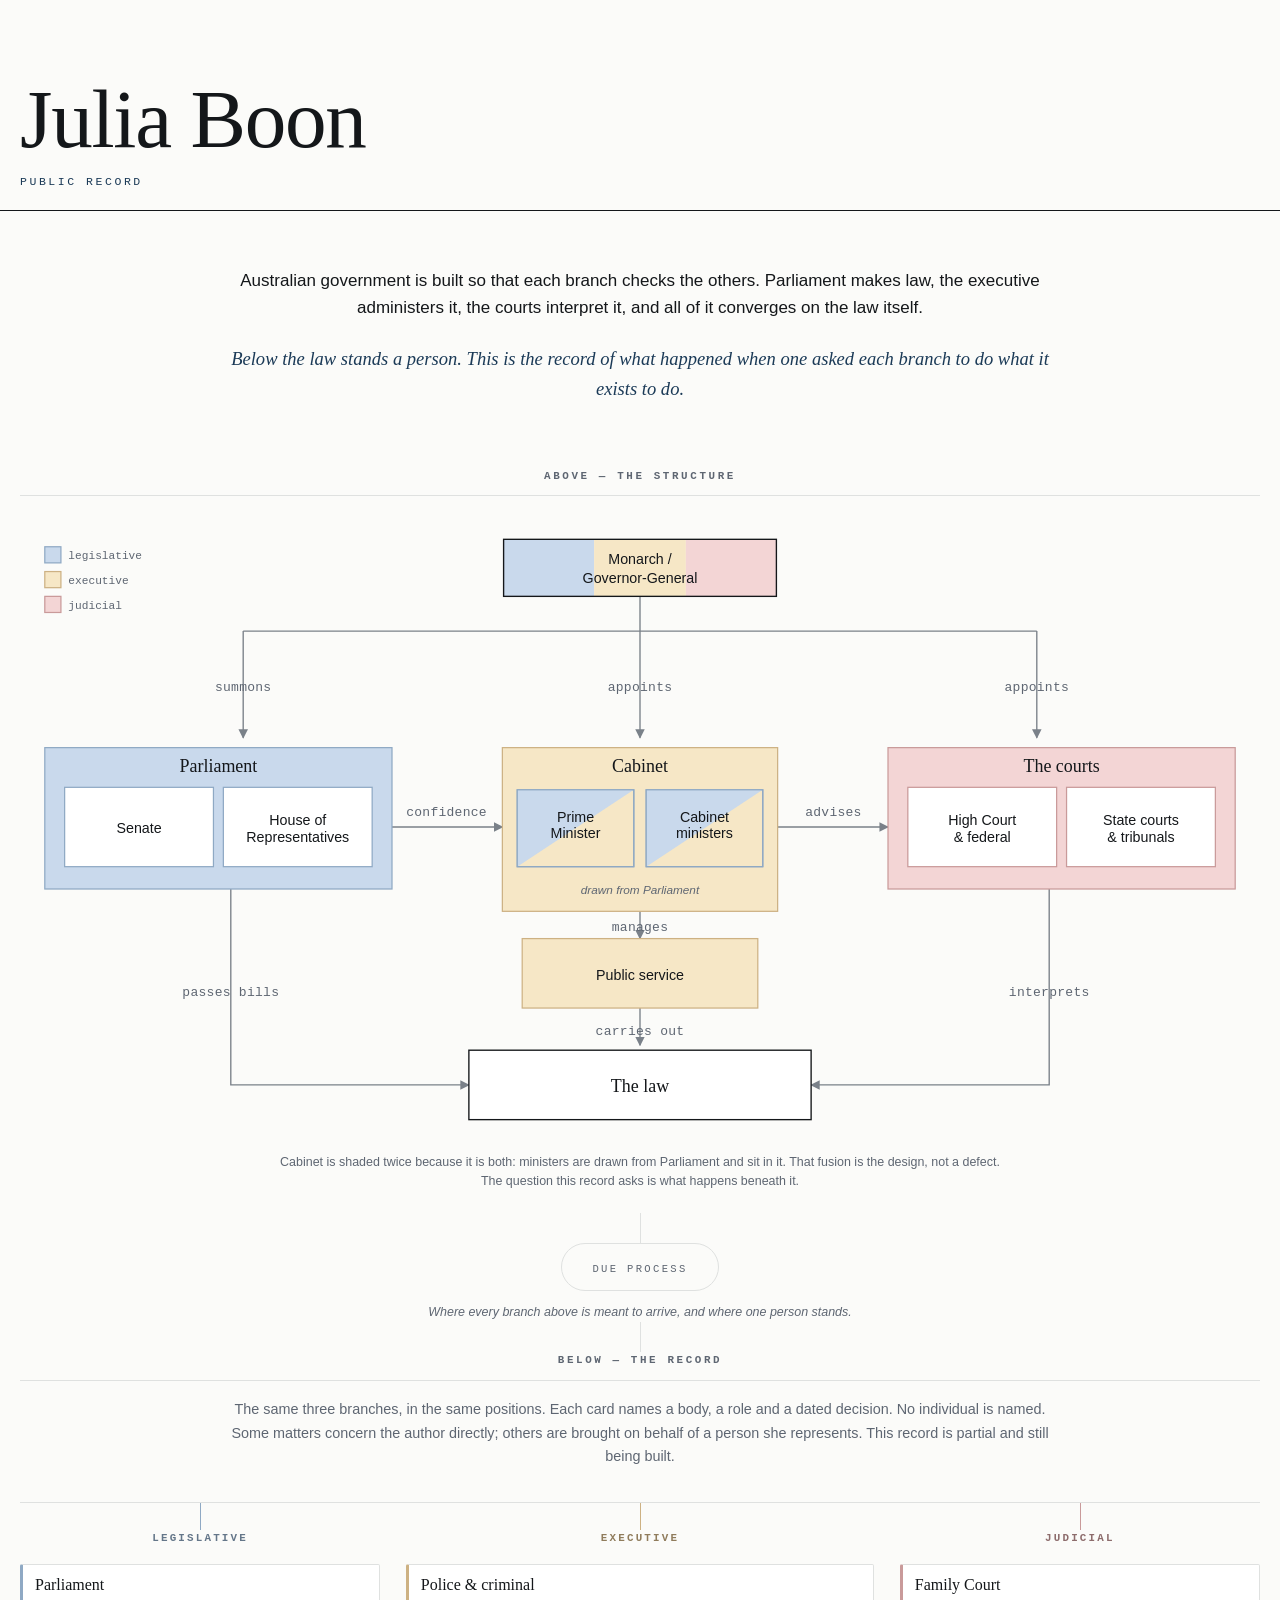
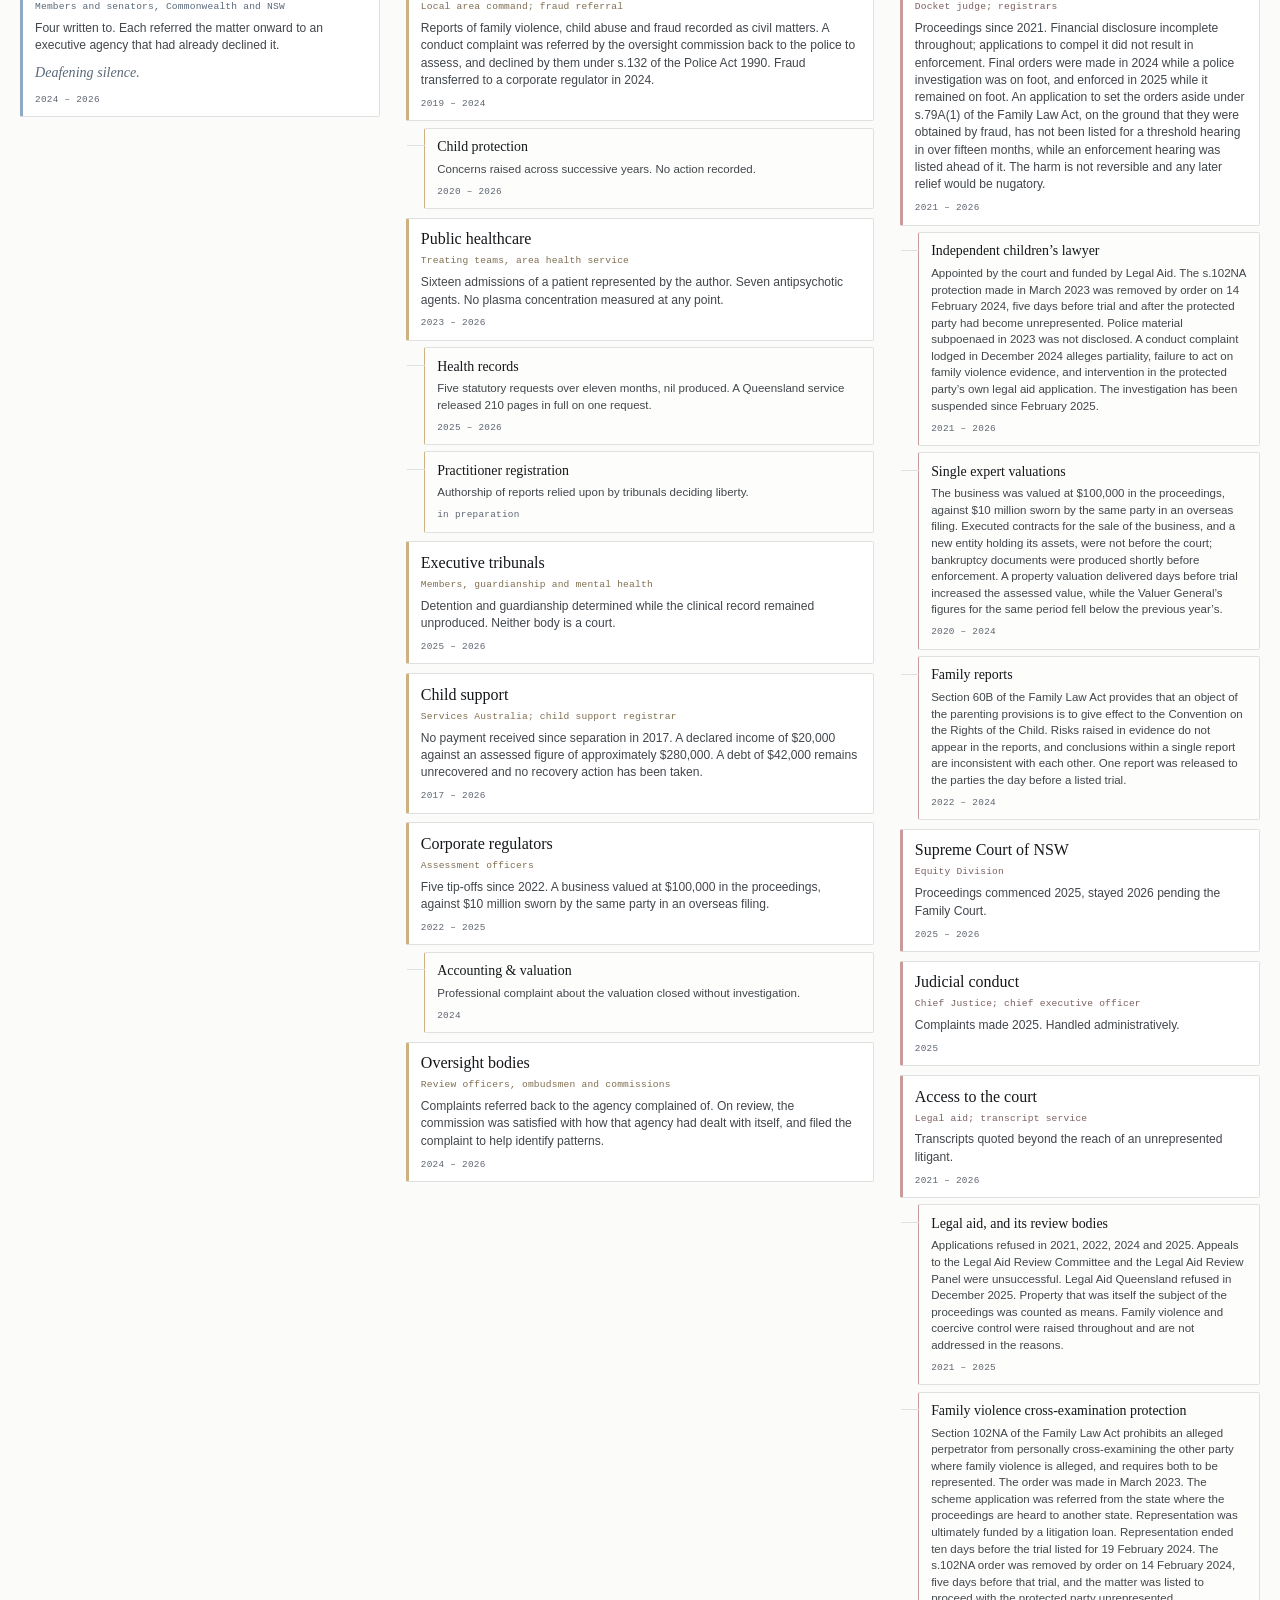
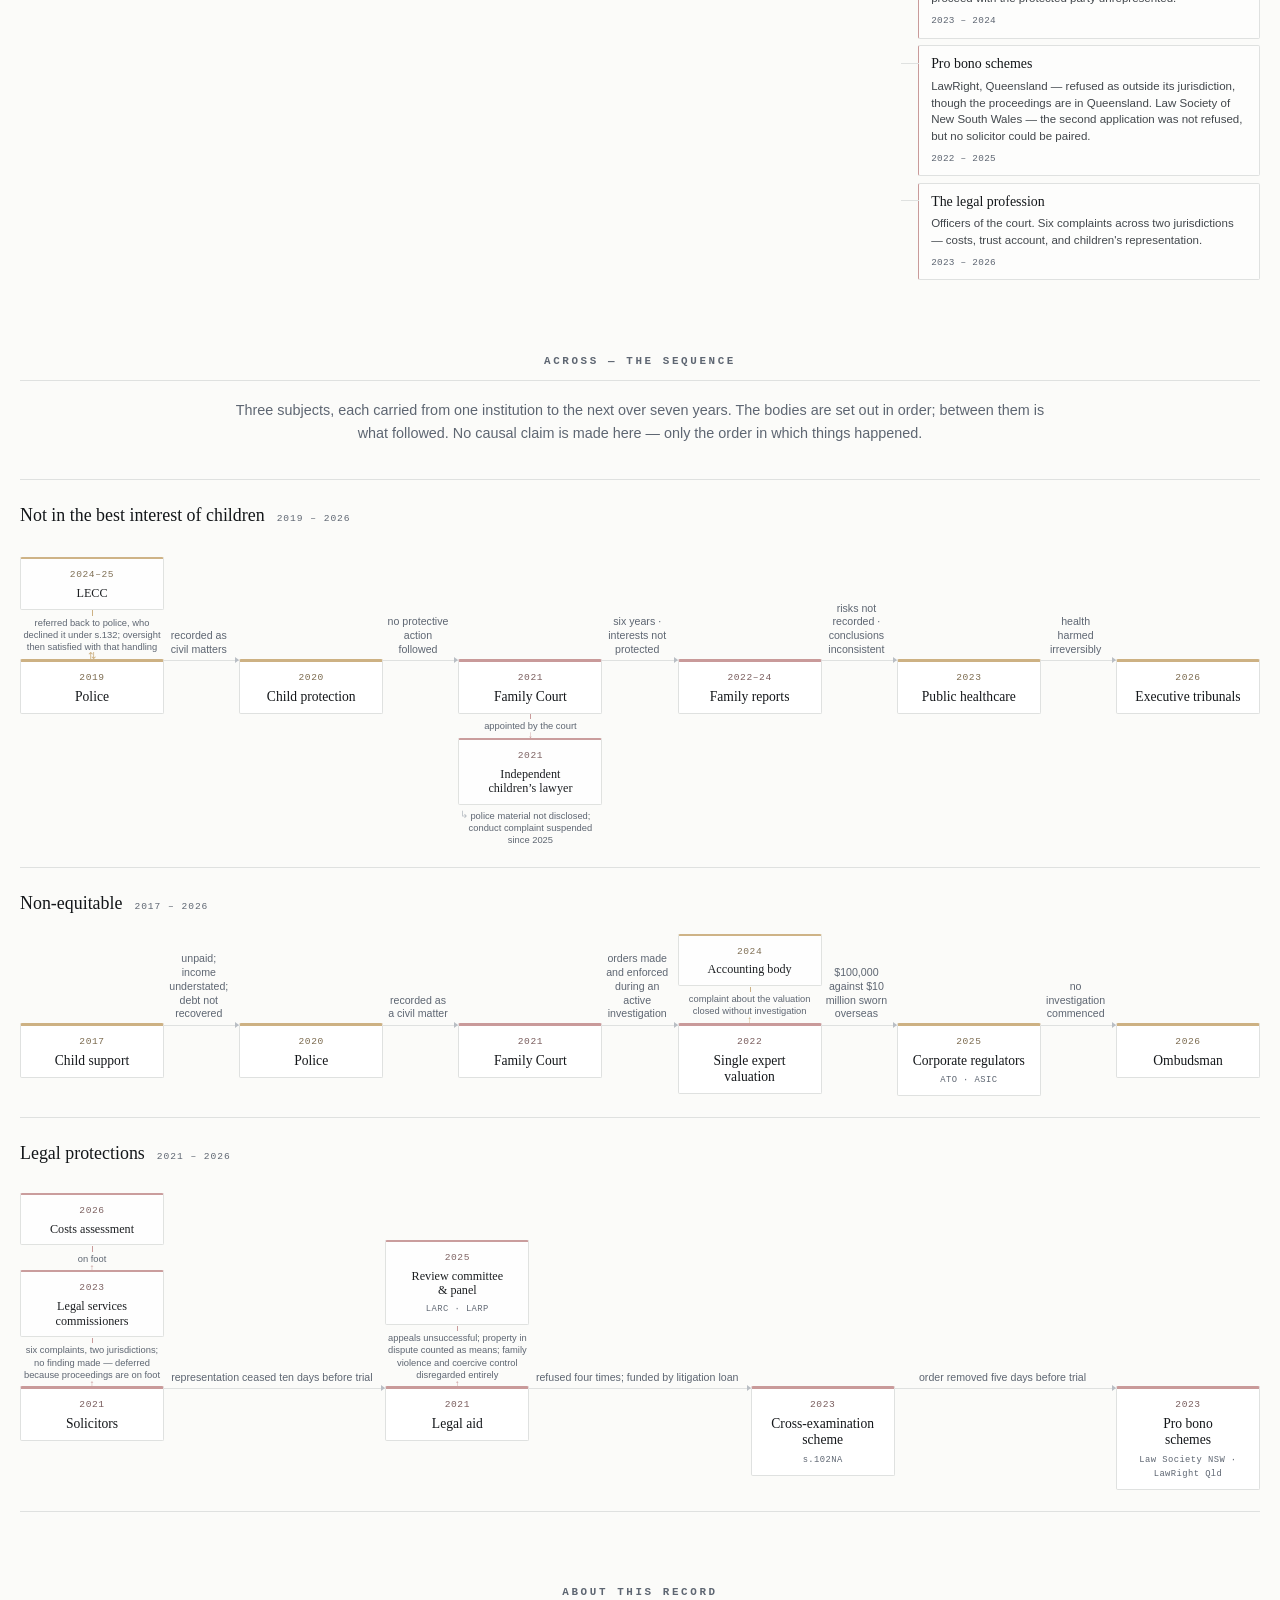
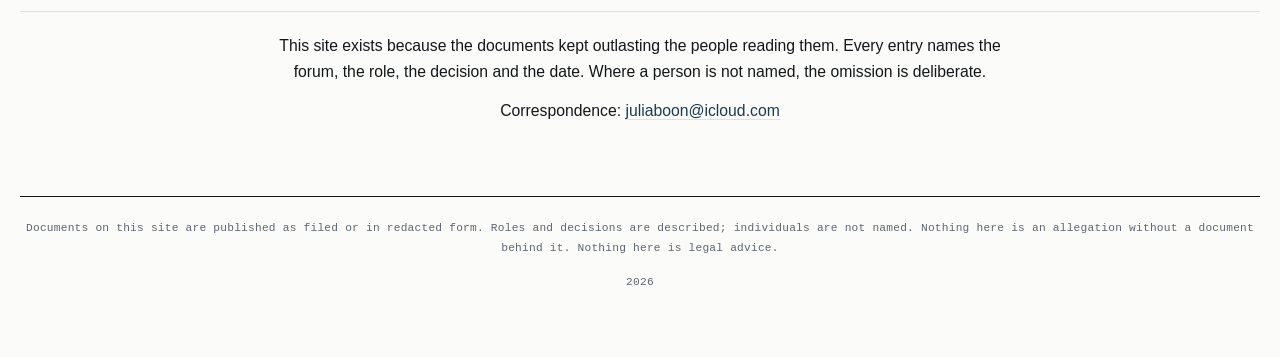
==== index.html @ 50deef7e "Update index.html" ====
<!DOCTYPE html>
<html lang="en-AU">
<head>
<meta charset="utf-8">
<meta name="viewport" content="width=device-width,initial-scale=1">
<title>Julia Boon — Public record</title>
<meta name="robots" content="noindex, nofollow, noarchive, nosnippet, noimageindex">
<meta name="googlebot" content="noindex, nofollow">
<meta name="description" content="The Australian constitutional structure, and a record of what each branch did when asked to act.">
<link rel="stylesheet" href="style.css">
<link rel="icon" href="data:image/svg+xml,<svg xmlns='http://www.w3.org/2000/svg' viewBox='0 0 100 100'><rect width='100' height='100' fill='%23FBFBF9'/><rect x='18' y='22' width='4' height='56' fill='%231B3A57'/></svg>">
</head>
<body>

<header class="masthead">
  <div class="hold">
    <h1>Julia&nbsp;Boon</h1>
    <p class="standfirst">Public record</p>
  </div>
</header>

<main class="hold">

  <section class="statement">
    <p>Australian government is built so that each branch checks the others. Parliament makes law,
       the executive administers it, the courts interpret it, and all of it converges on the law
       itself.</p>
    <p>Below the law stands a person. This is the record of what happened when one asked each
       branch to do what it exists to do.</p>
  </section>

  <h2 class="section-label">Above &mdash; the structure</h2>

  <figure class="civics">
  <svg viewBox="0 0 1000 500" role="img" aria-label="The Australian constitutional structure: the Crown summons Parliament and appoints the Cabinet and the courts; Parliament passes bills, the public service carries out laws, the courts interpret them, all converging on the law.">
    <defs>
      <marker id="ah" viewBox="0 0 10 10" refX="9" refY="5" markerWidth="7" markerHeight="7" orient="auto-start-reverse">
        <path d="M0,0 L10,5 L0,10 z" fill="#7A8189"/>
      </marker>
    </defs>

    <!-- crown junction: stem down, bar across, three drops -->
    <g stroke="#7A8189" stroke-width="1.1" fill="none">
      <path d="M500,64 L500,92"/>
      <path d="M180,92 L820,92"/>
    </g>
    <g stroke="#7A8189" stroke-width="1.1" fill="none" marker-end="url(#ah)">
      <path d="M180,92 L180,178"/>
      <path d="M500,92 L500,178"/>
      <path d="M820,92 L820,178"/>
      <path d="M170,300 L170,458 L362,458"/>
      <path d="M830,300 L830,458 L638,458"/>
      <path d="M500,318 L500,340"/>
      <path d="M500,396 L500,426"/>
      <path d="M300,250 L389,250"/>
      <path d="M611,250 L700,250"/>
    </g>
    <g class="wlab" fill="#5E6672" font-size="10.5" text-anchor="middle">
      <text x="500" y="140">appoints</text>
      <text x="180" y="140">summons</text>
      <text x="820" y="140">appoints</text>
      <text x="170" y="386">passes bills</text>
      <text x="830" y="386">interprets</text>
      <text x="500" y="334">manages</text>
      <text x="500" y="418">carries out</text>
      <text x="344" y="241">confidence</text>
      <text x="656" y="241">advises</text>
    </g>

    <g>
      <rect x="390" y="18" width="73" height="46" class="f-leg"/>
      <rect x="463" y="18" width="74" height="46" class="f-exe"/>
      <rect x="537" y="18" width="73" height="46" class="f-jud"/>
      <rect x="390" y="18" width="220" height="46" fill="none" class="s-ink"/>
      <text x="500" y="38" class="lbl">Monarch /</text>
      <text x="500" y="53" class="lbl">Governor-General</text>
    </g>

    <g>
      <rect x="20" y="186" width="280" height="114" class="f-leg s-leg"/>
      <text x="160" y="206" class="hd">Parliament</text>
      <rect x="36" y="218" width="120" height="64" class="f-white s-leg"/>
      <text x="96" y="255" class="lbl">Senate</text>
      <rect x="164" y="218" width="120" height="64" class="f-white s-leg"/>
      <text x="224" y="248" class="lbl">House of</text>
      <text x="224" y="262" class="lbl">Representatives</text>
    </g>

    <g>
      <rect x="389" y="186" width="222" height="132" class="f-exe s-exe"/>
      <text x="500" y="206" class="hd">Cabinet</text>
      <rect x="401" y="220" width="94" height="62" class="f-exe s-leg"/>
      <path d="M401,282 L401,220 L495,220 z" class="f-leg"/>
      <rect x="401" y="220" width="94" height="62" fill="none" class="s-leg"/>
      <text x="448" y="246" class="lbl">Prime</text>
      <text x="448" y="259" class="lbl">Minister</text>
      <rect x="505" y="220" width="94" height="62" class="f-exe s-leg"/>
      <path d="M505,282 L505,220 L599,220 z" class="f-leg"/>
      <rect x="505" y="220" width="94" height="62" fill="none" class="s-leg"/>
      <text x="552" y="246" class="lbl">Cabinet</text>
      <text x="552" y="259" class="lbl">ministers</text>
      <text x="500" y="304" class="sub">drawn from Parliament</text>
    </g>

    <g>
      <rect x="700" y="186" width="280" height="114" class="f-jud s-jud"/>
      <text x="840" y="206" class="hd">The courts</text>
      <rect x="716" y="218" width="120" height="64" class="f-white s-jud"/>
      <text x="776" y="248" class="lbl">High Court</text>
      <text x="776" y="262" class="lbl">&amp; federal</text>
      <rect x="844" y="218" width="120" height="64" class="f-white s-jud"/>
      <text x="904" y="248" class="lbl">State courts</text>
      <text x="904" y="262" class="lbl">&amp; tribunals</text>
    </g>

    <g>
      <rect x="405" y="340" width="190" height="56" class="f-exe s-exe"/>
      <text x="500" y="373" class="lbl">Public service</text>
    </g>

    <g>
      <rect x="362" y="430" width="276" height="56" class="f-white s-ink"/>
      <text x="500" y="464" class="hd">The law</text>
    </g>

    <g transform="translate(20,22)">
      <rect x="0" y="2" width="13" height="13" class="f-leg s-leg"/><text x="19" y="12" class="key-t">legislative</text>
      <rect x="0" y="22" width="13" height="13" class="f-exe s-exe"/><text x="19" y="32" class="key-t">executive</text>
      <rect x="0" y="42" width="13" height="13" class="f-jud s-jud"/><text x="19" y="52" class="key-t">judicial</text>
    </g>
  </svg>
  <figcaption>Cabinet is shaded twice because it is both: ministers are drawn from Parliament and
    sit in it. That fusion is the design, not a defect. The question this record asks is what
    happens beneath it.</figcaption>
  </figure>

  <div class="hinge" aria-hidden="true"></div>
  <div class="due"><span>Due&nbsp;process</span></div>
  <p class="centred small">Where every branch above is meant to arrive, and where one person stands.</p>
  <div class="hinge" aria-hidden="true"></div>

  <h2 class="section-label">Below &mdash; the record</h2>
  <p class="centred note">The same three branches, in the same positions. Each card names a body, a
     role and a dated decision. No individual is named. Some matters concern the author directly;
     others are brought on behalf of a person she represents. This record is partial and still
     being built.</p>

  <div class="mirror">

    <section class="col" style="--c:#8FA9C4">
      <h3 class="col-head">Legislative</h3>
      <a class="ag" href="parliament/">
        <b>Parliament</b>
        <span class="role">Members and senators, Commonwealth and NSW</span>
        <span class="fail">Four written to. Each referred the matter onward to an executive agency
          that had already declined it.</span>
        <span class="coda">Deafening silence.</span>
        <em>2024 &ndash; 2026</em>
      </a>
    </section>

    <section class="col" style="--c:#CDB183">
      <h3 class="col-head">Executive</h3>
      <a class="ag" href="police/">
        <b>Police &amp; criminal</b>
        <span class="role">Local area command; fraud referral</span>
        <span class="fail">Reports of family violence, child abuse and fraud recorded as civil
          matters. A conduct complaint was referred by the oversight commission back to the police
          to assess, and declined by them under s.132 of the Police Act 1990. Fraud transferred to a
          corporate regulator in 2024.</span>
        <em>2019 &ndash; 2024</em>
      </a>
      <a class="ag sub" href="police/#child-protection">
        <b>Child protection</b>
        <span class="fail">Concerns raised across successive years. No action recorded.</span>
        <em>2020 &ndash; 2026</em>
      </a>

      <a class="ag" href="healthcare/">
        <b>Public healthcare</b>
        <span class="role">Treating teams, area health service</span>
        <span class="fail">Sixteen admissions of a patient represented by the author. Seven
          antipsychotic agents. No plasma concentration measured at any point.</span>
        <em>2023 &ndash; 2026</em>
      </a>
      <a class="ag sub" href="healthcare/#records">
        <b>Health records</b>
        <span class="fail">Five statutory requests over eleven months, nil produced. A Queensland
          service released 210 pages in full on one request.</span>
        <em>2025 &ndash; 2026</em>
      </a>
      <a class="ag sub" href="registration/">
        <b>Practitioner registration</b>
        <span class="fail">Authorship of reports relied upon by tribunals deciding liberty.</span>
        <em>in preparation</em>
      </a>

      <a class="ag" href="tribunals/">
        <b>Executive tribunals</b>
        <span class="role">Members, guardianship and mental health</span>
        <span class="fail">Detention and guardianship determined while the clinical record remained
          unproduced. Neither body is a court.</span>
        <em>2025 &ndash; 2026</em>
      </a>

      <a class="ag" href="child-support/">
        <b>Child support</b>
        <span class="role">Services Australia; child support registrar</span>
        <span class="fail">No payment received since separation in 2017. A declared income of
          $20,000 against an assessed figure of approximately $280,000. A debt of $42,000 remains
          unrecovered and no recovery action has been taken.</span>
        <em>2017 &ndash; 2026</em>
      </a>

      <a class="ag" href="corporate/">
        <b>Corporate regulators</b>
        <span class="role">Assessment officers</span>
        <span class="fail">Five tip-offs since 2022. A business valued at $100,000 in the
          proceedings, against $10 million sworn by the same party in an overseas filing.</span>
        <em>2022 &ndash; 2025</em>
      </a>
      <a class="ag sub" href="accounting/">
        <b>Accounting &amp; valuation</b>
        <span class="fail">Professional complaint about the valuation closed without
          investigation.</span>
        <em>2024</em>
      </a>

      <a class="ag" href="oversight/">
        <b>Oversight bodies</b>
        <span class="role">Review officers, ombudsmen and commissions</span>
        <span class="fail">Complaints referred back to the agency complained of. On review, the
          commission was satisfied with how that agency had dealt with itself, and filed the
          complaint to help identify patterns.</span>
        <em>2024 &ndash; 2026</em>
      </a>
    </section>

    <section class="col" style="--c:#C99A9A">
      <h3 class="col-head">Judicial</h3>
      <a class="ag" href="family-court/">
        <b>Family Court</b>
        <span class="role">Docket judge; registrars</span>
        <span class="fail">Proceedings since 2021. Financial disclosure incomplete throughout;
          applications to compel it did not result in enforcement. Final orders were made in 2024
          while a police investigation was on foot, and enforced in 2025 while it remained on foot.
          An application to set the orders aside under s.79A(1) of the Family Law Act, on the ground
          that they were obtained by fraud, has not been listed for a threshold hearing in over
          fifteen months, while an enforcement hearing was listed ahead of it. The harm is not
          reversible and any later relief would be nugatory.</span>
        <em>2021 &ndash; 2026</em>
      </a>
      <a class="ag sub" href="family-court/#icl">
        <b>Independent children&rsquo;s lawyer</b>
        <span class="fail">Appointed by the court and funded by Legal Aid. The s.102NA protection
          made in March 2023 was removed by order on 14 February 2024, five days before trial and
          after the protected party had become unrepresented. Police material subpoenaed in 2023 was
          not disclosed. A conduct complaint lodged in December 2024 alleges partiality, failure to
          act on family violence evidence, and intervention in the protected party&rsquo;s own legal
          aid application. The investigation has been suspended since February 2025.</span>
        <em>2021 &ndash; 2026</em>
      </a>
      <a class="ag sub" href="family-court/#valuations">
        <b>Single expert valuations</b>
        <span class="fail">The business was valued at $100,000 in the proceedings, against $10 million
          sworn by the same party in an overseas filing. Executed contracts for the sale of the
          business, and a new entity holding its assets, were not before the court; bankruptcy
          documents were produced shortly before enforcement. A property valuation delivered days
          before trial increased the assessed value, while the Valuer General&rsquo;s figures for the
          same period fell below the previous year&rsquo;s.</span>
        <em>2020 &ndash; 2024</em>
      </a>
      <a class="ag sub" href="family-court/#family-reports">
        <b>Family reports</b>
        <span class="fail">Section 60B of the Family Law Act provides that an object of the
          parenting provisions is to give effect to the Convention on the Rights of the Child.
          Risks raised in evidence do not appear in the reports, and conclusions within a single
          report are inconsistent with each other. One report was released to the parties the day
          before a listed trial.</span>
        <em>2022 &ndash; 2024</em>
      </a>

      <a class="ag" href="supreme-court/">
        <b>Supreme Court of NSW</b>
        <span class="role">Equity Division</span>
        <span class="fail">Proceedings commenced 2025, stayed 2026 pending the Family Court.</span>
        <em>2025 &ndash; 2026</em>
      </a>
      <a class="ag" href="judicial-conduct/">
        <b>Judicial conduct</b>
        <span class="role">Chief Justice; chief executive officer</span>
        <span class="fail">Complaints made 2025. Handled administratively.</span>
        <em>2025</em>
      </a>
      <a class="ag" href="access-to-justice/">
        <b>Access to the court</b>
        <span class="role">Legal aid; transcript service</span>
        <span class="fail">Transcripts quoted beyond the reach of an unrepresented litigant.</span>
        <em>2021 &ndash; 2026</em>
      </a>
      <a class="ag sub" href="access-to-justice/#legal-aid">
        <b>Legal aid, and its review bodies</b>
        <span class="fail">Applications refused in 2021, 2022, 2024 and 2025. Appeals to the Legal
          Aid Review Committee and the Legal Aid Review Panel were unsuccessful. Legal Aid
          Queensland refused in December 2025. Property that was itself the subject of the
          proceedings was counted as means. Family violence and coercive control were raised
          throughout and are not addressed in the reasons.</span>
        <em>2021 &ndash; 2025</em>
      </a>
      <a class="ag sub" href="access-to-justice/#cross-examination">
        <b>Family violence cross-examination protection</b>
        <span class="fail">Section 102NA of the Family Law Act prohibits an alleged perpetrator from
          personally cross-examining the other party where family violence is alleged, and requires
          both to be represented. The order was made in March 2023. The scheme application was
          referred from the state where the proceedings are heard to another state. Representation
          was ultimately funded by a litigation loan. Representation ended ten days before the
          trial listed for 19 February 2024. The s.102NA order was removed by order on 14 February
          2024, five days before that trial, and the matter was listed to proceed with the protected
          party unrepresented.</span>
        <em>2023 &ndash; 2024</em>
      </a>
      <a class="ag sub" href="access-to-justice/#pro-bono">
        <b>Pro bono schemes</b>
        <span class="fail">LawRight, Queensland &mdash; refused as outside its jurisdiction, though
          the proceedings are in Queensland. Law Society of New South Wales &mdash; the second
          application was not refused, but no solicitor could be paired.</span>
        <em>2022 &ndash; 2025</em>
      </a>
      <a class="ag sub" href="legal-profession/">
        <b>The legal profession</b>
        <span class="fail">Officers of the court. Six complaints across two jurisdictions &mdash;
          costs, trust account, and children's representation.</span>
        <em>2023 &ndash; 2026</em>
      </a>
    </section>

  </div>

  <h2 class="section-label">Across &mdash; the sequence</h2>
  <p class="centred note">Three subjects, each carried from one institution to the next over seven
     years. The bodies are set out in order; between them is what followed. No causal claim is made
     here &mdash; only the order in which things happened.</p>

  <div class="cascades">

    <section class="cascade has-under" style="--pad:7.1rem">
      <h3 class="cascade-head">Not in the best interest of children<span>2019 &ndash; 2026</span></h3>
      <ol class="beads">
        <li class="stack">
          <div class="over loop" style="--c:#CDB183">
            <div class="bead"><span class="yr">2024&ndash;25</span><b>LECC</b></div>
            <span class="rel">referred back to police, who declined it under s.132; oversight then satisfied with that handling</span>
          </div>
          <div class="bead" style="--c:#CDB183"><span class="yr">2019</span><b>Police</b></div>
        </li>
        <li class="link"><span>recorded as civil matters</span></li>
        <li class="stack">
          <div class="bead" style="--c:#CDB183"><span class="yr">2020</span><b>Child&nbsp;protection</b></div>
        </li>
        <li class="link"><span>no protective action followed</span></li>
        <li class="stack">
          <div class="bead" style="--c:#C99A9A"><span class="yr">2021</span><b>Family&nbsp;Court</b></div>
          <div class="under" style="--c:#C99A9A">
            <span class="rel">appointed by the court</span>
            <div class="bead"><span class="yr">2021</span><b>Independent<br>children&rsquo;s&nbsp;lawyer</b></div>
            <span class="tail">police material not disclosed; conduct complaint suspended since 2025</span>
          </div>
        </li>
        <li class="link"><span>six years &middot; interests not protected</span></li>
        <li class="stack">
          <div class="bead" style="--c:#C99A9A"><span class="yr">2022&ndash;24</span><b>Family&nbsp;reports</b></div>
        </li>
        <li class="link"><span>risks not recorded &middot; conclusions inconsistent</span></li>
        <li class="stack">
          <div class="bead" style="--c:#CDB183"><span class="yr">2023</span><b>Public&nbsp;healthcare</b></div>
        </li>
        <li class="link"><span>health harmed irreversibly</span></li>
        <li class="stack">
          <div class="bead" style="--c:#CDB183"><span class="yr">2026</span><b>Executive&nbsp;tribunals</b></div>
        </li>
      </ol>
    </section>

    <section class="cascade" style="--pad:5.6rem">
      <h3 class="cascade-head">Non-equitable<span>2017 &ndash; 2026</span></h3>
      <ol class="beads">
        <li class="stack">
          <div class="bead" style="--c:#CDB183"><span class="yr">2017</span><b>Child&nbsp;support</b></div>
        </li>
        <li class="link"><span>unpaid; income understated; debt not recovered</span></li>
        <li class="stack">
          <div class="bead" style="--c:#CDB183"><span class="yr">2020</span><b>Police</b></div>
        </li>
        <li class="link"><span>recorded as a civil matter</span></li>
        <li class="stack">
          <div class="bead" style="--c:#C99A9A"><span class="yr">2021</span><b>Family&nbsp;Court</b></div>
        </li>
        <li class="link"><span>orders made and enforced during an active investigation</span></li>
        <li class="stack">
          <div class="over" style="--c:#CDB183">
            <div class="bead"><span class="yr">2024</span><b>Accounting&nbsp;body</b></div>
            <span class="rel">complaint about the valuation closed without investigation</span>
          </div>
          <div class="bead" style="--c:#C99A9A"><span class="yr">2022</span><b>Single&nbsp;expert<br>valuation</b></div>
        </li>
        <li class="link"><span>$100,000 against $10 million sworn overseas</span></li>
        <li class="stack">
          <div class="bead" style="--c:#CDB183"><span class="yr">2025</span><b>Corporate&nbsp;regulators</b>
            <span class="who">ATO &middot; ASIC</span></div>
        </li>
        <li class="link"><span>no investigation commenced</span></li>
        <li class="stack">
          <div class="bead" style="--c:#CDB183"><span class="yr">2026</span><b>Ombudsman</b></div>
        </li>
      </ol>
    </section>

    <section class="cascade" style="--pad:12.7rem">
      <h3 class="cascade-head">Legal protections<span>2021 &ndash; 2026</span></h3>
      <ol class="beads">
        <li class="stack">
          <div class="over" style="--c:#C99A9A">
            <div class="bead"><span class="yr">2026</span><b>Costs&nbsp;assessment</b></div>
            <span class="rel">on foot</span>
            <div class="bead"><span class="yr">2023</span><b>Legal&nbsp;services<br>commissioners</b></div>
            <span class="rel">six complaints, two jurisdictions; no finding made &mdash; deferred because proceedings are on foot</span>
          </div>
          <div class="bead" style="--c:#C99A9A"><span class="yr">2021</span><b>Solicitors</b></div>
        </li>
        <li class="link"><span>representation ceased ten days before trial</span></li>
        <li class="stack">
          <div class="over" style="--c:#C99A9A">
            <div class="bead"><span class="yr">2025</span><b>Review&nbsp;committee<br>&amp;&nbsp;panel</b>
              <span class="who">LARC &middot; LARP</span></div>
            <span class="rel">appeals unsuccessful; property in dispute counted as means; family violence and coercive control disregarded entirely</span>
          </div>
          <div class="bead" style="--c:#C99A9A"><span class="yr">2021</span><b>Legal&nbsp;aid</b></div>
        </li>
        <li class="link"><span>refused four times; funded by litigation loan</span></li>
        <li class="stack">
          <div class="bead" style="--c:#C99A9A"><span class="yr">2023</span><b>Cross-examination<br>scheme</b>
            <span class="who">s.102NA</span></div>
        </li>
        <li class="link"><span>order removed five days before trial</span></li>
        <li class="stack">
          <div class="bead" style="--c:#C99A9A"><span class="yr">2023</span><b>Pro&nbsp;bono<br>schemes</b>
            <span class="who">Law Society NSW &middot; LawRight Qld</span></div>
        </li>
      </ol>
    </section>

  </div>

  </div>

  <h2 class="section-label">About this record</h2>
  <section class="colophon centred">
    <p>This site exists because the documents kept outlasting the people reading them. Every entry
       names the forum, the role, the decision and the date. Where a person is not named, the
       omission is deliberate.</p>
    <p>Correspondence: <a href="mailto:juliaboon@icloud.com">juliaboon@icloud.com</a></p>
  </section>

</main>

<footer class="hold">
  <p>Documents on this site are published as filed or in redacted form. Roles and decisions are described;
     individuals are not named. Nothing here is an allegation without a document behind it. Nothing here is legal advice.</p>
  <p class="year">2026</p>
</footer>

</body>
</html>
---- style.css ----
/* juliaboon.com
   paper #FBFBF9 · ink #14171A · rule #DFE1E0 · mute #5E6672 · petrol #1B3A57
   display: Iowan Old Style / Palatino / Georgia
   body:    system sans
   mono:    system mono — every reference, year and role
   One container width. No transforms. Everything lines up on one measure.
*/

:root{
  --paper:#FBFBF9; --ink:#14171A; --rule:#DFE1E0; --mute:#5E6672; --petrol:#1B3A57;
  --display:"Iowan Old Style","Palatino Linotype",Palatino,Georgia,"Times New Roman",serif;
  --body:-apple-system,BlinkMacSystemFont,"Segoe UI",Roboto,Helvetica,Arial,sans-serif;
  --mono:ui-monospace,SFMono-Regular,"SF Mono",Menlo,Consolas,monospace;
}

*{box-sizing:border-box}
html{-webkit-text-size-adjust:100%}
body{
  margin:0;background:var(--paper);color:var(--ink);
  font-family:var(--body);font-size:17px;line-height:1.62;
  -webkit-font-smoothing:antialiased;
}

.hold{width:min(100% - 2.5rem, 78rem);margin-inline:auto}

/* ---------- masthead ---------- */
.masthead{
  border-bottom:1px solid var(--ink);
  padding:clamp(2.5rem,7vw,5rem) 0 1.1rem;
  margin-bottom:clamp(2rem,5vw,3.5rem);
}
.masthead h1{
  font-family:var(--display);font-weight:400;
  font-size:clamp(2.6rem,8.5vw,5.2rem);line-height:.95;
  letter-spacing:-.015em;margin:0;
}
.standfirst{
  font-family:var(--mono);font-size:.72rem;letter-spacing:.22em;
  text-transform:uppercase;color:var(--petrol);margin:.9rem 0 0;
}

/* ---------- text helpers ---------- */
.centred{text-align:center}
.note{font-size:.9rem;color:var(--mute);max-width:52rem;margin:-.2rem auto 2.1rem;text-align:center}
.small{font-size:.78rem;color:var(--mute);font-style:italic;max-width:32rem;
  margin:.7rem auto 0;text-align:center}

.statement{text-align:center;margin-bottom:clamp(2.5rem,6vw,4rem)}
.statement p{margin:0 auto .9rem;max-width:52rem}
.statement p:last-child{
  font-family:var(--display);font-size:1.16rem;font-style:italic;
  color:var(--petrol);margin-top:1.4rem;
}

.section-label{
  font-family:var(--mono);font-size:.68rem;font-weight:600;
  letter-spacing:.24em;text-transform:uppercase;color:var(--mute);
  text-align:center;margin:0 0 1.3rem;padding-bottom:.6rem;
  border-bottom:1px solid var(--rule);
}

a{color:var(--petrol);text-decoration:none;border-bottom:1px solid var(--rule)}
a:hover{border-bottom-color:var(--petrol)}
a:focus-visible{outline:2px solid var(--petrol);outline-offset:3px;border-radius:2px}

/* ═══════════════════════════════════════════════════════════════
   ABOVE — the constitutional diagram
   ═══════════════════════════════════════════════════════════════ */
.civics{margin:0 0 1.4rem;padding:0}
.civics svg{width:100%;height:auto;display:block}
.civics figcaption{
  font-size:.78rem;line-height:1.5;color:var(--mute);
  max-width:46rem;margin:1rem auto 0;text-align:center;
}
.f-leg{fill:#C9D9EC}   .s-leg{stroke:#8FA9C4;stroke-width:1}
.f-exe{fill:#F6E7C6}   .s-exe{stroke:#CDB183;stroke-width:1}
.f-jud{fill:#F3D5D5}   .s-jud{stroke:#C99A9A;stroke-width:1}
.f-white{fill:#FFFFFF} .s-ink{stroke:#14171A;stroke-width:1.1}
.civics .lbl{font-family:var(--body);font-size:11.5px;fill:#14171A;text-anchor:middle}
.civics .hd{font-family:var(--display);font-size:14.5px;fill:#14171A;text-anchor:middle}
.civics .sub{font-size:9.5px;fill:#5E6672;text-anchor:middle;font-style:italic}
.civics .key-t{font-family:var(--mono);font-size:9px;fill:#5E6672}
.civics .wlab{font-family:var(--mono);letter-spacing:.02em}

/* ═══════════════════════════════════════════════════════════════
   THE HINGE
   ═══════════════════════════════════════════════════════════════ */
.hinge{width:1px;height:1.9rem;margin:0 auto;background:var(--rule)}
.due{
  width:max-content;margin:0 auto;background:var(--paper);
  border:1px solid var(--rule);border-radius:2rem;padding:.55rem 1.9rem;
}
.due span{
  font-family:var(--mono);font-size:.66rem;letter-spacing:.22em;
  text-transform:uppercase;color:var(--mute);
}

/* ═══════════════════════════════════════════════════════════════
   BELOW — the record
   ═══════════════════════════════════════════════════════════════ */
.mirror{
  display:grid;grid-template-columns:1fr 1.3fr 1fr;gap:0 1.6rem;
  align-items:start;border-top:1px solid var(--rule);
  margin-bottom:clamp(2.8rem,6vw,4rem);
}
.col{position:relative;padding-top:1.7rem}
.col::before{content:"";position:absolute;top:0;left:50%;width:1px;height:1.7rem;background:var(--c)}
.col-head{
  font-family:var(--mono);font-size:.68rem;font-weight:600;letter-spacing:.2em;
  text-transform:uppercase;color:var(--c);filter:brightness(.7);
  text-align:center;margin:0 0 1rem;
}
.ag{
  position:relative;display:block;background:#fff;
  border:1px solid var(--rule);border-left:3px solid var(--c);border-radius:2px;
  padding:.65rem .75rem .58rem;margin-bottom:.55rem;
  text-decoration:none;color:inherit;
  transition:transform .15s ease,box-shadow .15s ease;
}
.ag:hover,.ag:focus-visible{transform:translateX(2px);box-shadow:0 4px 14px rgba(20,23,26,.08)}
.ag b{display:block;font-family:var(--display);font-weight:400;font-size:1rem;
  line-height:1.2;margin-bottom:.3rem}
.ag .role{display:block;font-family:var(--mono);font-size:.6rem;letter-spacing:.02em;
  color:var(--c);filter:brightness(.62);margin-bottom:.34rem}
.ag .fail{display:block;font-size:.755rem;line-height:1.44;color:#42474C;margin-bottom:.4rem}
.ag .coda{
  display:block;font-family:var(--display);font-style:italic;
  font-size:.88rem;color:var(--c);filter:brightness(.62);
  margin:.15rem 0 .5rem;
}
.ag em{display:block;font-style:normal;font-family:var(--mono);font-size:.585rem;
  letter-spacing:.03em;color:var(--mute)}
.ag.sub{margin-left:1.15rem;margin-top:-.15rem;border-left-width:1px;background:#FDFDFC}
.ag.sub::before{content:"";position:absolute;left:-1.15rem;top:1.05rem;
  width:1.15rem;height:1px;background:var(--rule)}
.ag.sub b{font-size:.87rem}
.ag.sub .fail{font-size:.72rem}

/* ═══════════════════════════════════════════════════════════════
   ACROSS — the sequence
   Institutions are boxes. What followed sits in the gap between
   them, unboxed, because it belongs to no one.
   ═══════════════════════════════════════════════════════════════ */
.cascades{margin:0 0 clamp(3rem,7vw,4.5rem)}
.cascade{padding:1.3rem 0;border-top:1px solid var(--rule)}
.cascade:last-child{border-bottom:1px solid var(--rule)}
.cascade-head{
  font-family:var(--display);font-weight:400;font-size:1.12rem;
  margin:0 0 .95rem;display:flex;align-items:baseline;gap:.75rem;
}
.cascade-head span{
  font-family:var(--mono);font-size:.6rem;letter-spacing:.1em;color:var(--mute);
}
.beads{list-style:none;margin:0;padding:var(--pad,6rem) 0 0;display:flex;align-items:flex-start;gap:0}

.stack{position:relative;flex:0 0 auto;width:9rem;display:flex;flex-direction:column}
.bead{
  background:#fff;border:1px solid var(--rule);border-top:3px solid var(--c);
  border-radius:2px;padding:.5rem .6rem;text-align:center;
}
.bead .yr{
  display:block;font-family:var(--mono);font-size:.6rem;letter-spacing:.06em;
  color:var(--c);filter:brightness(.6);margin-bottom:.2rem;
}
.bead b{display:block;font-family:var(--display);font-weight:400;font-size:.85rem;line-height:1.2}
.bead .who{
  display:block;font-family:var(--mono);font-size:.55rem;letter-spacing:.05em;
  color:var(--mute);margin-top:.25rem;
}

/* ── vertical relationships ──────────────────────────────────────
   ABOVE  = a body that supervises the one beneath it.
   BELOW  = a body appointed by the one above it.
   The double arrow marks a closed loop: a complaint returned to the
   body it was made about.
   ─────────────────────────────────────────────────────────────── */
.over,.under{display:flex;flex-direction:column;align-items:center;text-align:center}
/* supervisors float above and appointees below, so every main bead
   sits on the same top line regardless of what hangs off it */
.over{position:absolute;bottom:100%;left:0;right:0}
.under{position:absolute;top:100%;left:0;right:0}
.cascade.has-under{padding-bottom:9.6rem}
.over .bead,.under .bead{width:100%;border-top-width:2px;opacity:.96}
.over .bead b,.under .bead b{font-size:.76rem}

.over .rel,.under .rel,.under .tail{
  font-size:.585rem;line-height:1.3;color:var(--mute);position:relative;
}
.over .rel{padding:.46rem .15rem .34rem}
.under .rel{padding:.4rem .15rem .34rem}
.under .tail{padding:.34rem .2rem 0}

/* connector: up to a supervisor */
.over .rel::before{
  content:"";position:absolute;left:50%;top:.05rem;width:1px;height:.34rem;background:var(--c);
}
.over .rel::after{
  content:"\2191";position:absolute;left:50%;bottom:-.14rem;transform:translateX(-50%);
  color:var(--c);font-size:.62rem;line-height:1;
}
.over.loop .rel::after{content:"\21C5"}

/* connector: down to an appointee */
.under .rel::before{
  content:"";position:absolute;left:50%;top:0;width:1px;height:.3rem;background:var(--c);
}
.under .rel::after{
  content:"\2193";position:absolute;left:50%;bottom:-.1rem;transform:translateX(-50%);
  color:var(--c);font-size:.62rem;line-height:1;
}
.under .tail::before{
  content:"\21B3";position:absolute;left:.1rem;top:.28rem;color:#B9BEC4;font-size:.62rem;
}

.link{
  flex:1 1 0;min-width:0;position:relative;align-self:flex-start;
  height:3.1rem;
}
.link::before{                     /* the rule, level with the brow */
  content:"";position:absolute;left:0;right:0;top:1.5px;height:1px;background:var(--rule);
}
.link::after{                      /* arrowhead, on the same line */
  content:"";position:absolute;right:0;top:1.5px;transform:translateY(-50%);
  width:0;height:0;border-left:4px solid #B9BEC4;
  border-top:3px solid transparent;border-bottom:3px solid transparent;
}
.link span{                        /* the words sit above the rule */
  position:absolute;left:.2rem;right:.55rem;bottom:calc(100% + .12rem);
  text-align:center;font-size:.665rem;line-height:1.3;color:var(--mute);
}

/* ---------- colophon + footer ---------- */
.colophon{margin-bottom:clamp(3rem,7vw,4.5rem)}
.colophon p{margin:0 auto .9rem;font-size:.985rem;max-width:48rem}

footer{border-top:1px solid var(--ink);padding:1.4rem 0 4rem;text-align:center}
footer p{
  font-family:var(--mono);font-size:.7rem;line-height:1.75;letter-spacing:.02em;
  color:var(--mute);margin:0;
}
footer .year{margin-top:.9rem}

/* ═══════════════════════════════════════════════════════════════
   NARROW
   ═══════════════════════════════════════════════════════════════ */
@media(max-width:1080px){
  .beads{flex-wrap:wrap;gap:.45rem}
  .stack{width:calc(50% - .8rem)}
  .over,.under{position:static}
  .cascade.has-under{padding-bottom:1.3rem}
  .beads{padding-top:0}
  .link{height:auto}
  .link span{position:static;text-align:left;display:block}
  .link{flex:0 0 100%;padding:.15rem 0 .15rem 1rem;background:none}
  .link::before{display:none}
  .link::after{left:.15rem;right:auto;border-left:3px solid transparent;
    border-right:3px solid transparent;border-top:4px solid #B9BEC4;border-bottom:0}
}
@media(max-width:900px){
  .mirror{grid-template-columns:1fr 1fr;gap:1.8rem 1rem;border-top:0}
  .col{padding-top:0;border-top:2px solid var(--c)}
  .col::before{display:none}
  .col-head{text-align:left;margin-top:.7rem}
}
@media(max-width:620px){
  body{font-size:16px}
  .mirror{grid-template-columns:1fr;gap:1.7rem}
  .stack{width:100%}
  .ag b{font-size:1.05rem}
  .ag .fail{font-size:.85rem}
  .statement,.note,.small,.civics figcaption,.colophon,.centred{text-align:left}
  .statement p,.note,.small,.colophon p{margin-inline:0}
}
@media print{
  body{background:#fff;font-size:11pt}
  .mirror{grid-template-columns:1fr 1fr}
  .ag,.cascade,.stack{break-inside:avoid}
}

/* ═══════════════════════════════════════════════════════════════
   SECTION PAGES
   ═══════════════════════════════════════════════════════════════ */
.inner{width:min(100% - 2.5rem, 60rem);margin-inline:auto}
.section .masthead{border-bottom:3px solid var(--c)}
.section .masthead h1{font-size:clamp(2rem,5.5vw,3.4rem);margin-top:.5rem}
.back{font-family:var(--mono);font-size:.66rem;letter-spacing:.2em;
  text-transform:uppercase;color:var(--mute);text-decoration:none;border:0}
.back:hover{color:var(--petrol)}
.section .standfirst{color:var(--mute)}
.branch-tag{font-family:var(--mono);font-size:.6rem;letter-spacing:.18em;
  text-transform:uppercase;color:var(--c);filter:brightness(.7);margin:.8rem 0 0}
.findings{list-style:none;margin:0 0 clamp(2.5rem,6vw,3.5rem);padding:0;max-width:44rem}
.findings li{padding:.7rem 0 .7rem 1.1rem;border-bottom:1px solid var(--rule);
  border-left:3px solid var(--c);font-size:.95rem;line-height:1.55}
.matters{list-style:none;margin:0 0 clamp(3rem,7vw,4.5rem);padding:0}
.matters li{display:grid;grid-template-columns:1fr auto auto;gap:1.4rem;
  align-items:baseline;padding:.72rem 0;border-bottom:1px solid var(--rule)}
.matters .forum{font-size:.95rem}
.matters .ref,.matters .state{font-family:var(--mono);font-size:.72rem;color:var(--mute)}
.matters .state{color:var(--petrol);min-width:5.5rem;text-align:right}
.return{margin:clamp(2.5rem,6vw,3.5rem) 0 0}
.return a{font-family:var(--mono);font-size:.72rem;letter-spacing:.06em}
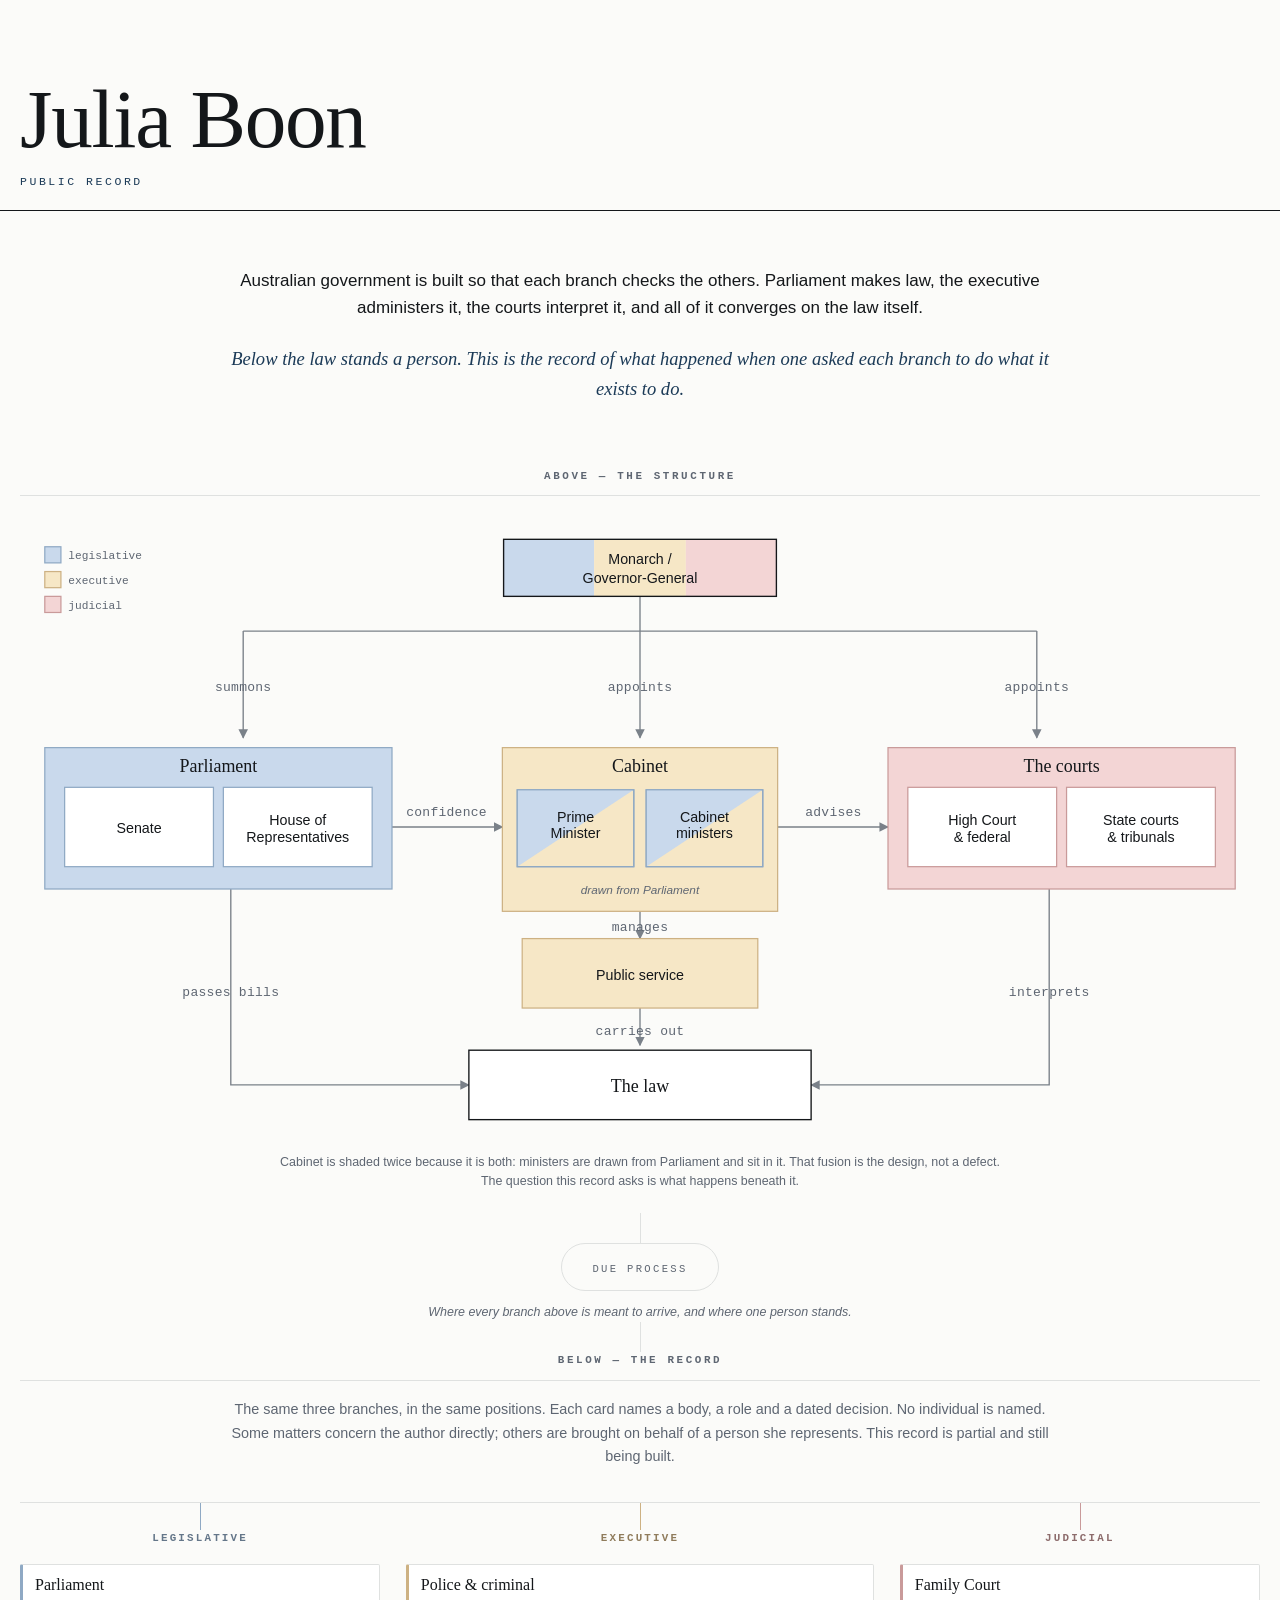
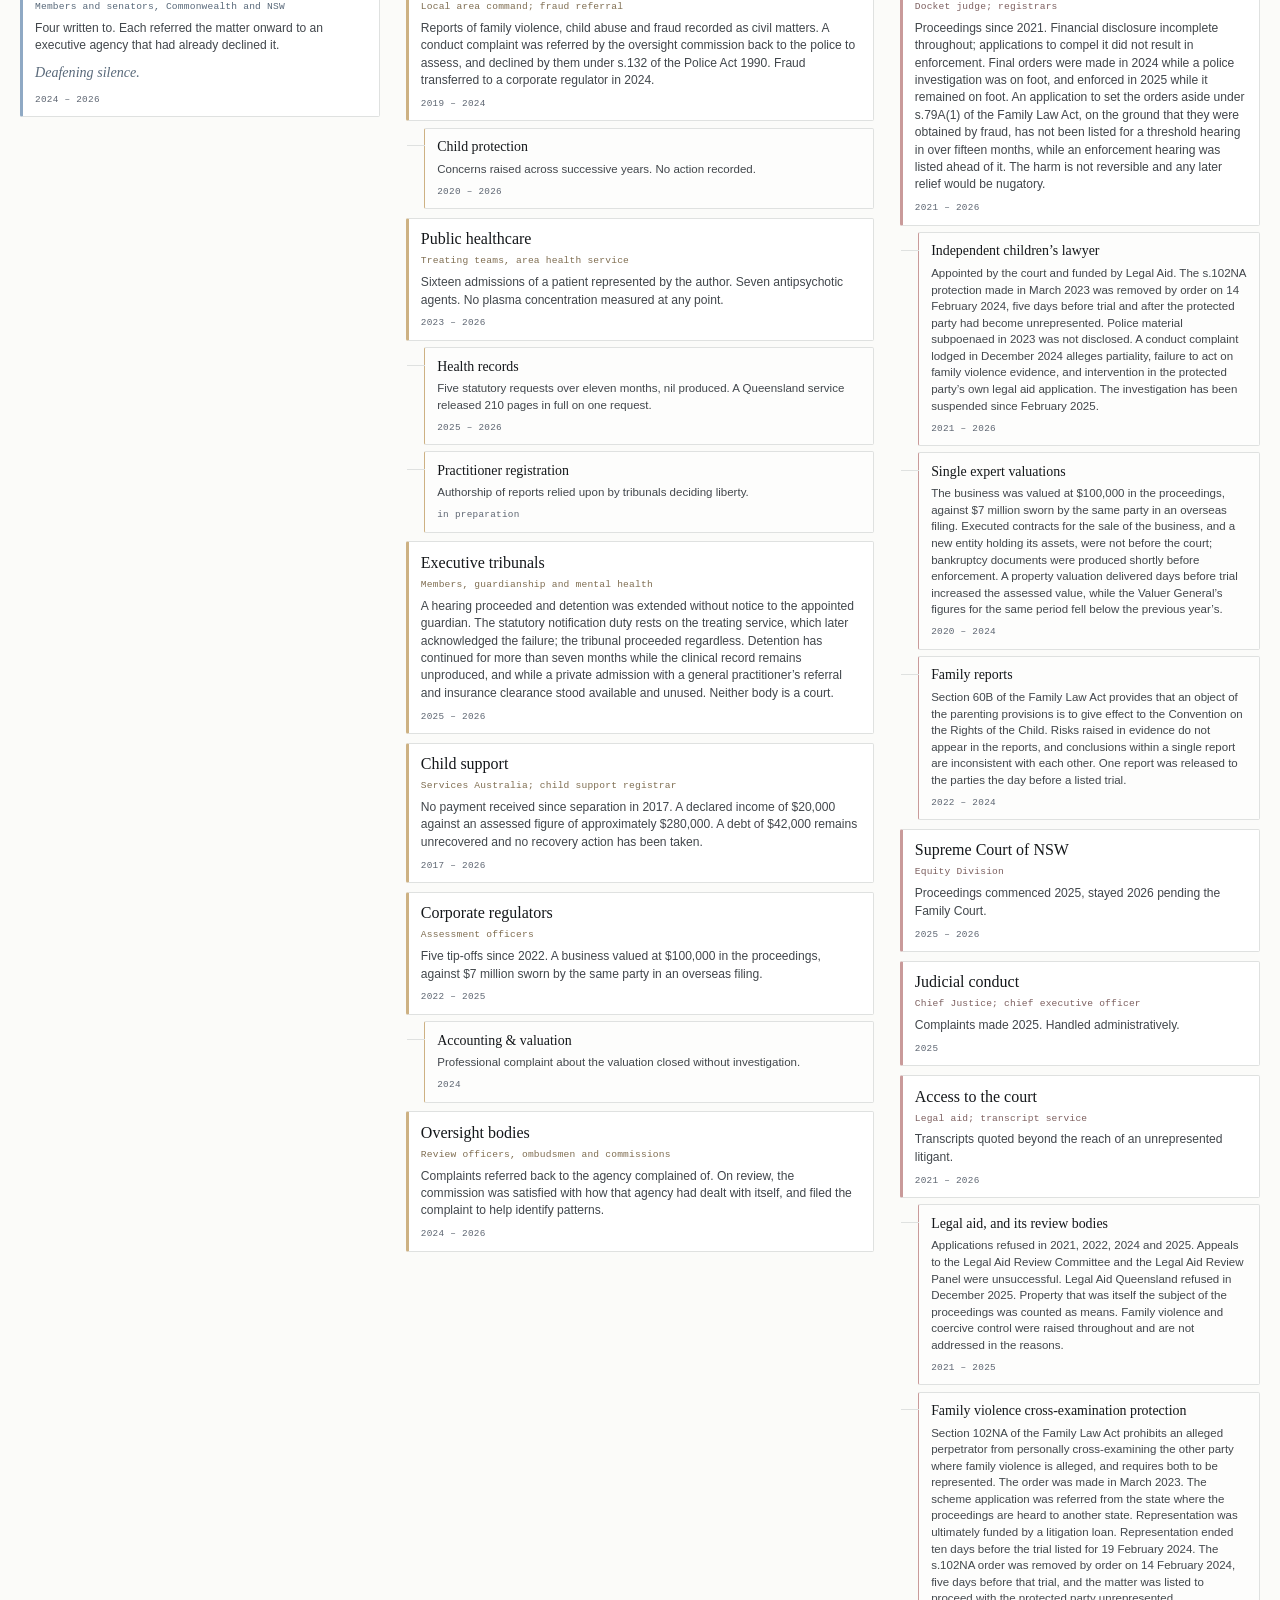
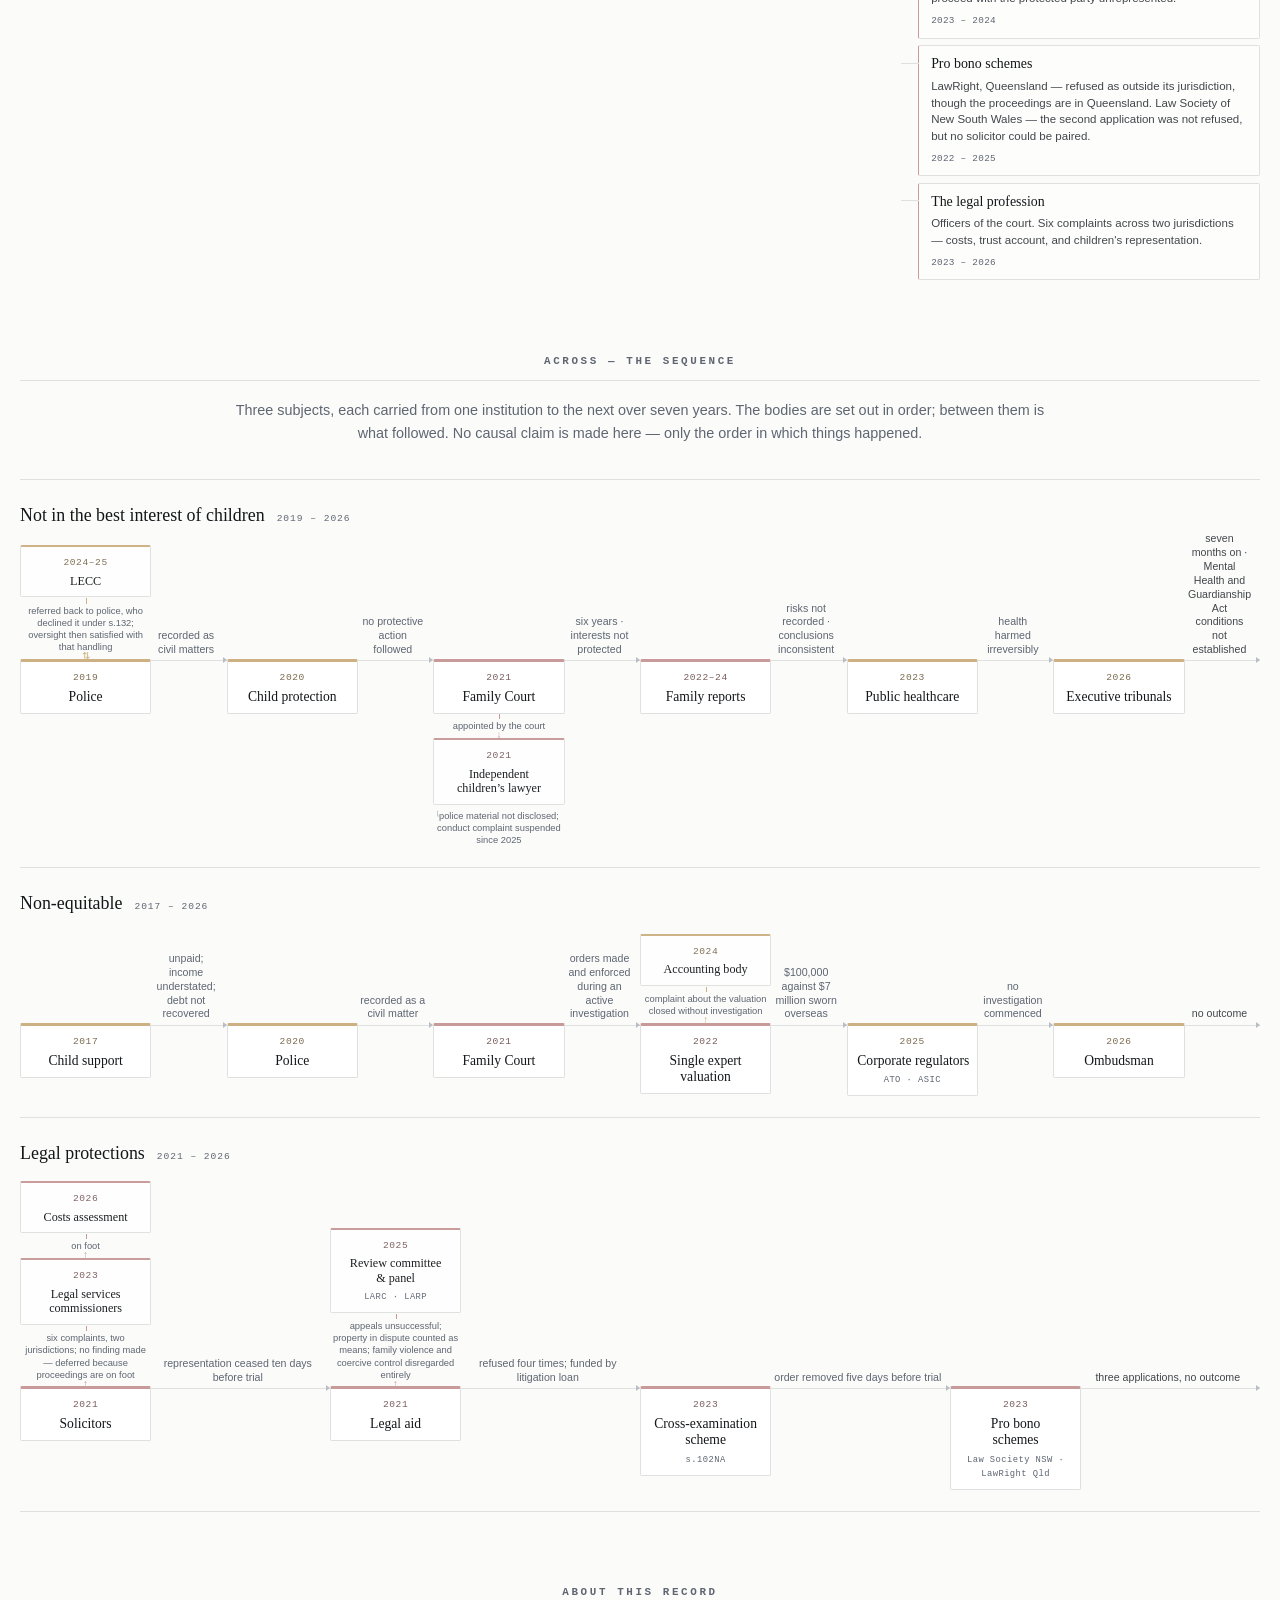
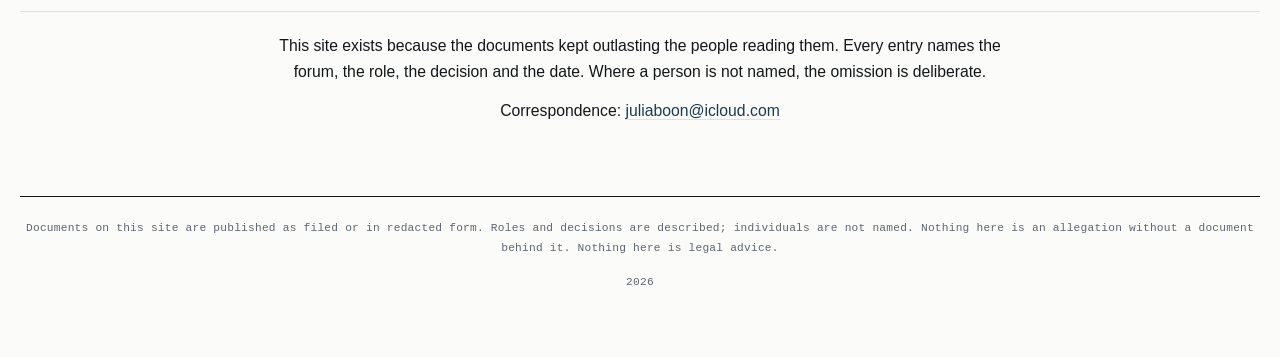
==== commit 4f7ea351: "Add files via upload" ====
--- a/index.html
+++ b/index.html
@@ -198,8 +198,12 @@
       <a class="ag" href="tribunals/">
         <b>Executive tribunals</b>
         <span class="role">Members, guardianship and mental health</span>
-        <span class="fail">Detention and guardianship determined while the clinical record remained
-          unproduced. Neither body is a court.</span>
+        <span class="fail">A hearing proceeded and detention was extended without notice to the
+          appointed guardian. The statutory notification duty rests on the treating service, which
+          later acknowledged the failure; the tribunal proceeded regardless. Detention has continued
+          for more than seven months while the clinical record remains unproduced, and while a
+          private admission with a general practitioner&rsquo;s referral and insurance clearance
+          stood available and unused. Neither body is a court.</span>
         <em>2025 &ndash; 2026</em>
       </a>
 
@@ -216,7 +220,7 @@
         <b>Corporate regulators</b>
         <span class="role">Assessment officers</span>
         <span class="fail">Five tip-offs since 2022. A business valued at $100,000 in the
-          proceedings, against $10 million sworn by the same party in an overseas filing.</span>
+          proceedings, against $7 million sworn by the same party in an overseas filing.</span>
         <em>2022 &ndash; 2025</em>
       </a>
       <a class="ag sub" href="accounting/">
@@ -262,7 +266,7 @@
       </a>
       <a class="ag sub" href="family-court/#valuations">
         <b>Single expert valuations</b>
-        <span class="fail">The business was valued at $100,000 in the proceedings, against $10 million
+        <span class="fail">The business was valued at $100,000 in the proceedings, against $7 million
           sworn by the same party in an overseas filing. Executed contracts for the sale of the
           business, and a new entity holding its assets, were not before the court; bankruptcy
           documents were produced shortly before enforcement. A property valuation delivered days
@@ -378,6 +382,7 @@
         <li class="stack">
           <div class="bead" style="--c:#CDB183"><span class="yr">2026</span><b>Executive&nbsp;tribunals</b></div>
         </li>
+        <li class="link end"><span>seven months on &middot; Mental Health and Guardianship Act conditions not established</span></li>
       </ol>
     </section>
 
@@ -403,7 +408,7 @@
           </div>
           <div class="bead" style="--c:#C99A9A"><span class="yr">2022</span><b>Single&nbsp;expert<br>valuation</b></div>
         </li>
-        <li class="link"><span>$100,000 against $10 million sworn overseas</span></li>
+        <li class="link"><span>$100,000 against $7 million sworn overseas</span></li>
         <li class="stack">
           <div class="bead" style="--c:#CDB183"><span class="yr">2025</span><b>Corporate&nbsp;regulators</b>
             <span class="who">ATO &middot; ASIC</span></div>
@@ -412,6 +417,7 @@
         <li class="stack">
           <div class="bead" style="--c:#CDB183"><span class="yr">2026</span><b>Ombudsman</b></div>
         </li>
+        <li class="link end"><span>no outcome</span></li>
       </ol>
     </section>
 
@@ -446,6 +452,7 @@
           <div class="bead" style="--c:#C99A9A"><span class="yr">2023</span><b>Pro&nbsp;bono<br>schemes</b>
             <span class="who">Law Society NSW &middot; LawRight Qld</span></div>
         </li>
+        <li class="link end"><span>three applications, no outcome</span></li>
       </ol>
     </section>
 
--- a/style.css
+++ b/style.css
@@ -153,7 +153,7 @@
 }
 .beads{list-style:none;margin:0;padding:var(--pad,6rem) 0 0;display:flex;align-items:flex-start;gap:0}
 
-.stack{position:relative;flex:0 0 auto;width:9rem;display:flex;flex-direction:column}
+.stack{position:relative;flex:0 0 auto;width:8.2rem;display:flex;flex-direction:column}
 .bead{
   background:#fff;border:1px solid var(--rule);border-top:3px solid var(--c);
   border-radius:2px;padding:.5rem .6rem;text-align:center;
@@ -224,8 +224,9 @@
   width:0;height:0;border-left:4px solid #B9BEC4;
   border-top:3px solid transparent;border-bottom:3px solid transparent;
 }
+.link.end span{color:#42474C}      /* the chain ends in an arrow pointing nowhere */
 .link span{                        /* the words sit above the rule */
-  position:absolute;left:.2rem;right:.55rem;bottom:calc(100% + .12rem);
+  position:absolute;left:.15rem;right:.5rem;bottom:calc(100% + .12rem);
   text-align:center;font-size:.665rem;line-height:1.3;color:var(--mute);
 }
 
@@ -243,7 +244,7 @@
 /* ═══════════════════════════════════════════════════════════════
    NARROW
    ═══════════════════════════════════════════════════════════════ */
-@media(max-width:1080px){
+@media(max-width:1240px){
   .beads{flex-wrap:wrap;gap:.45rem}
   .stack{width:calc(50% - .8rem)}
   .over,.under{position:static}
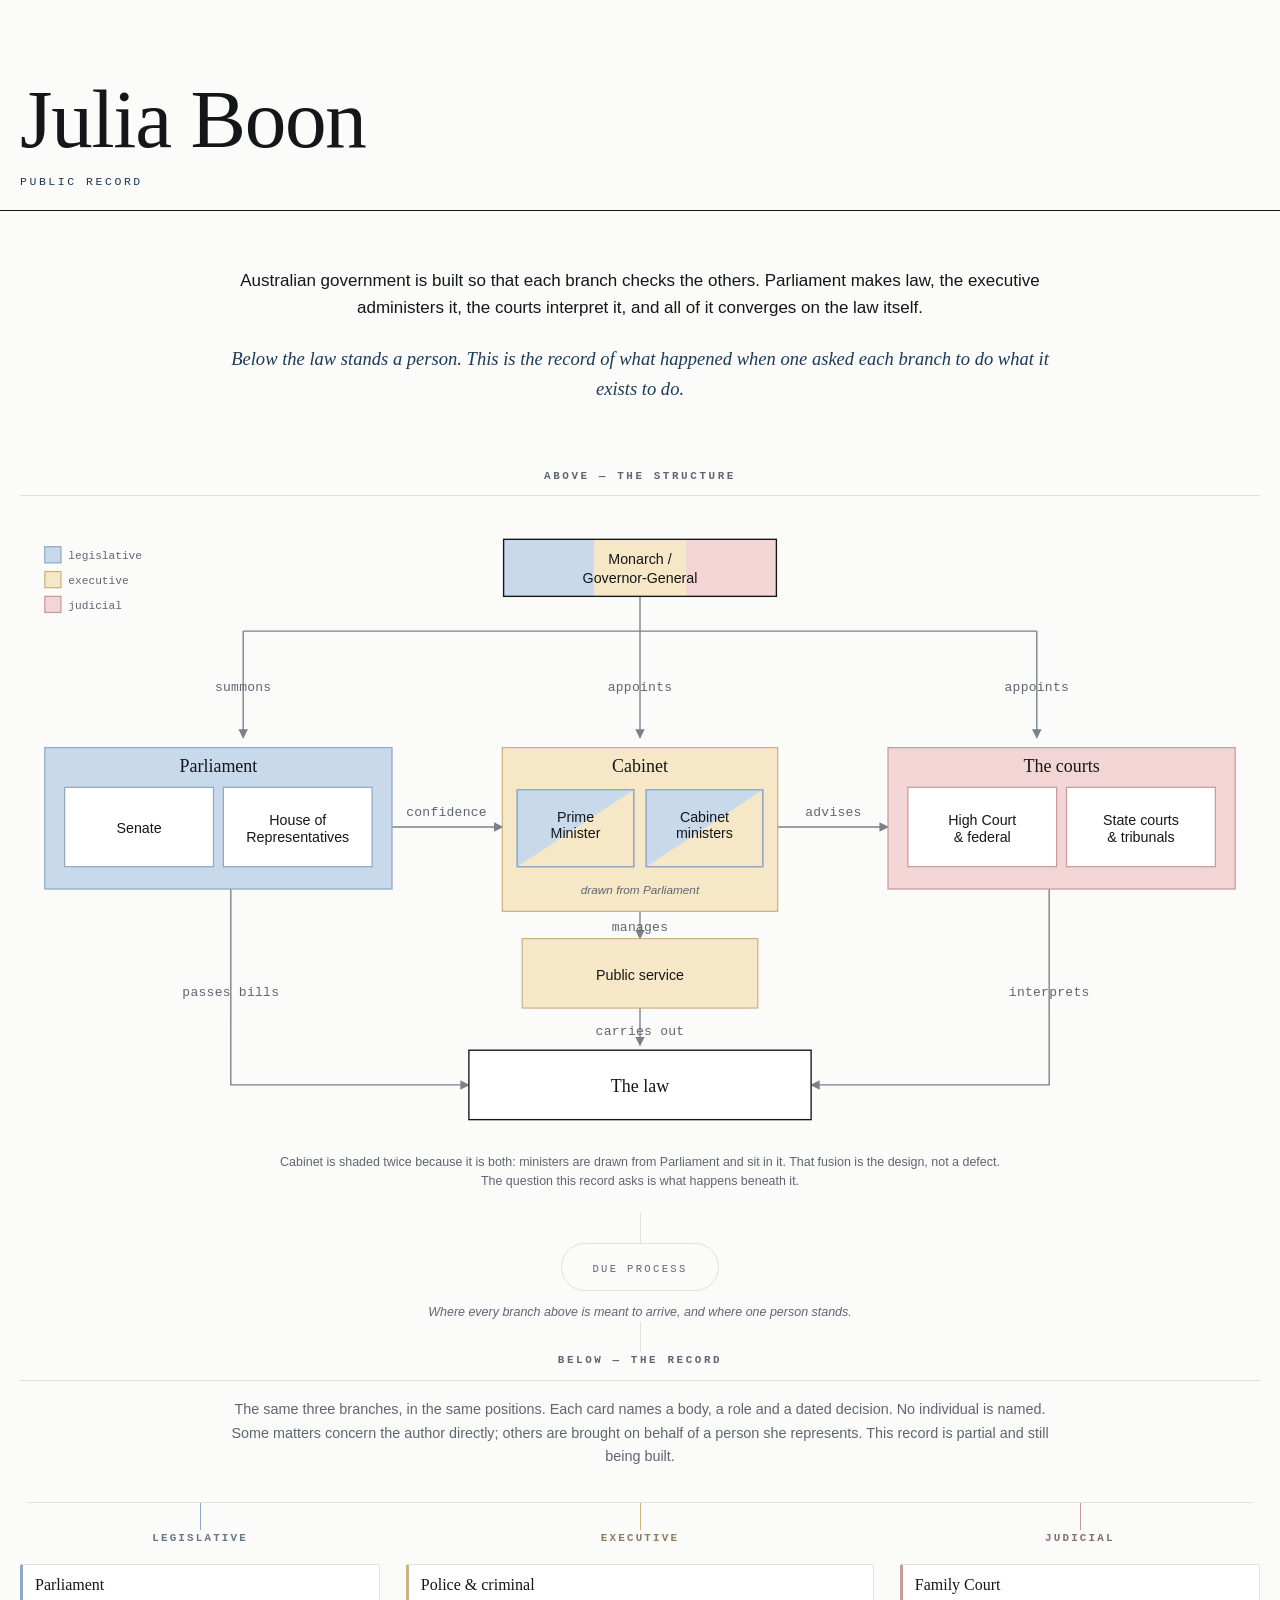
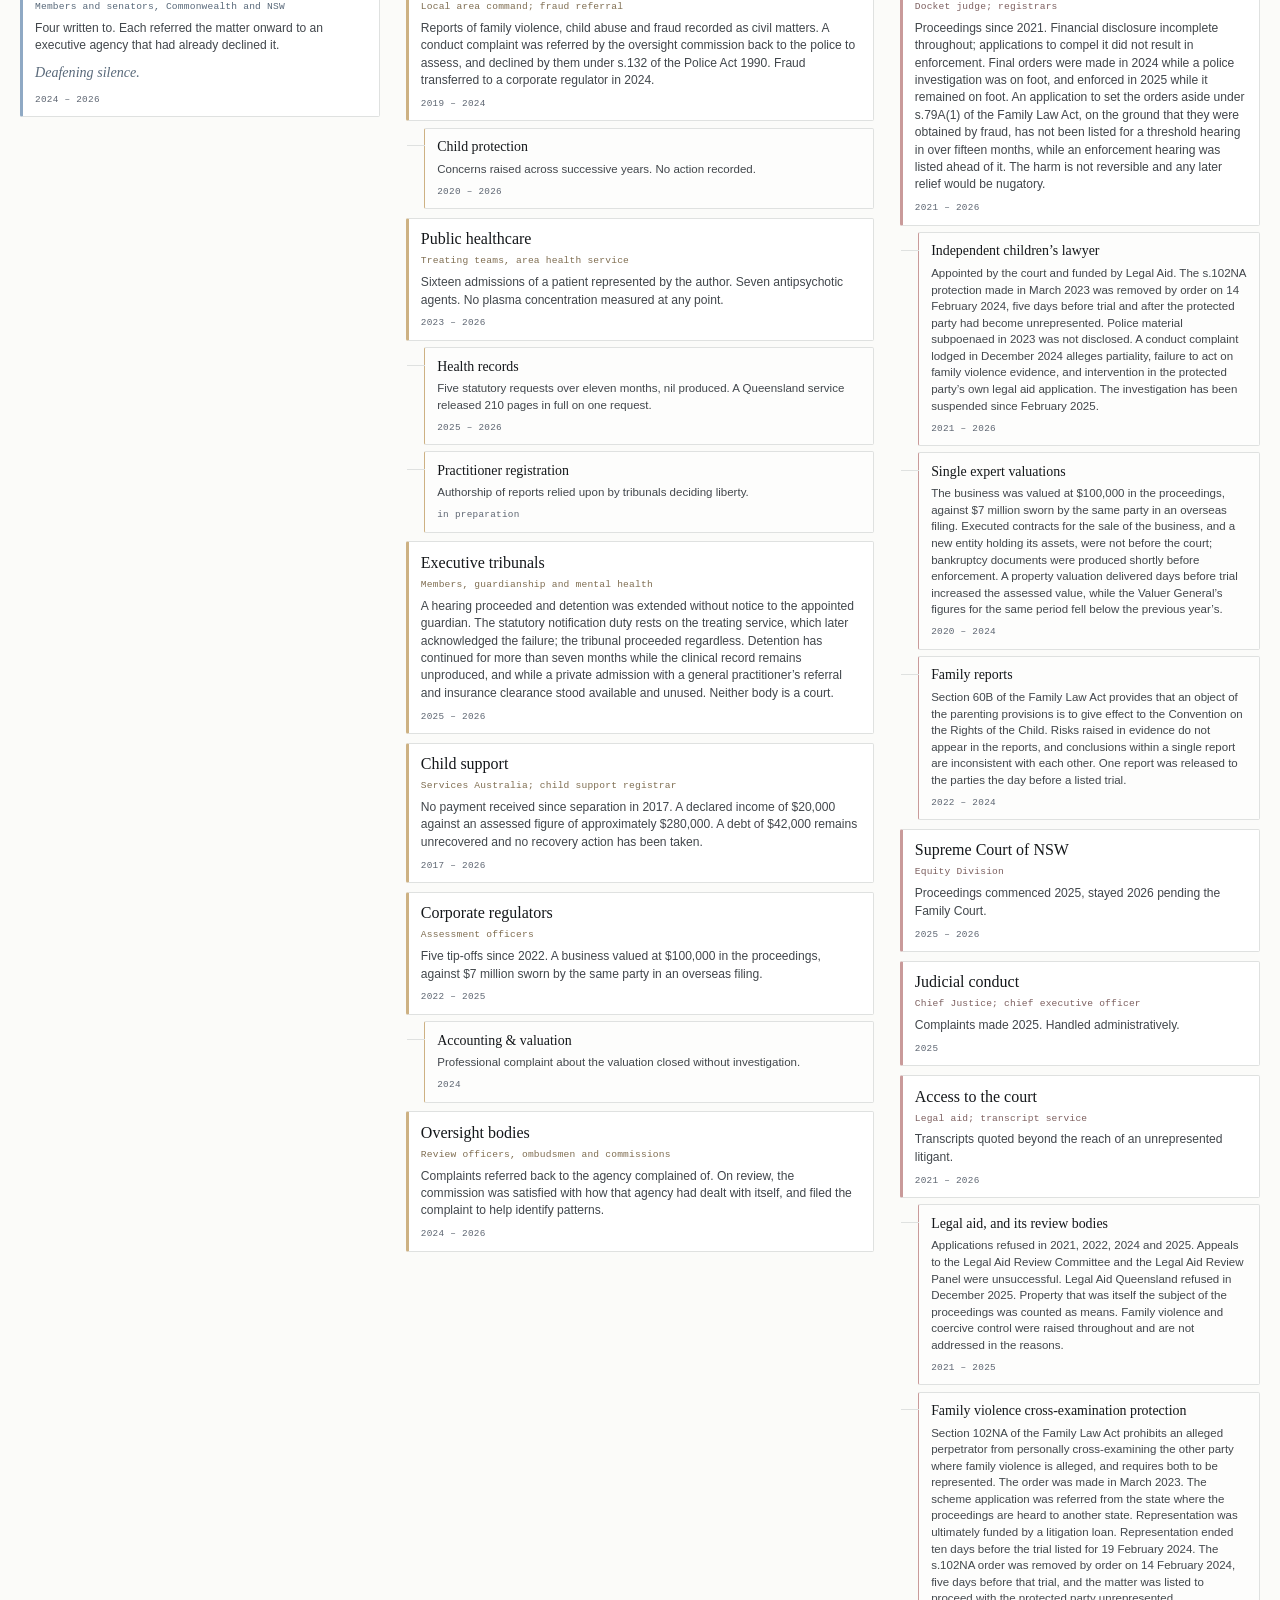
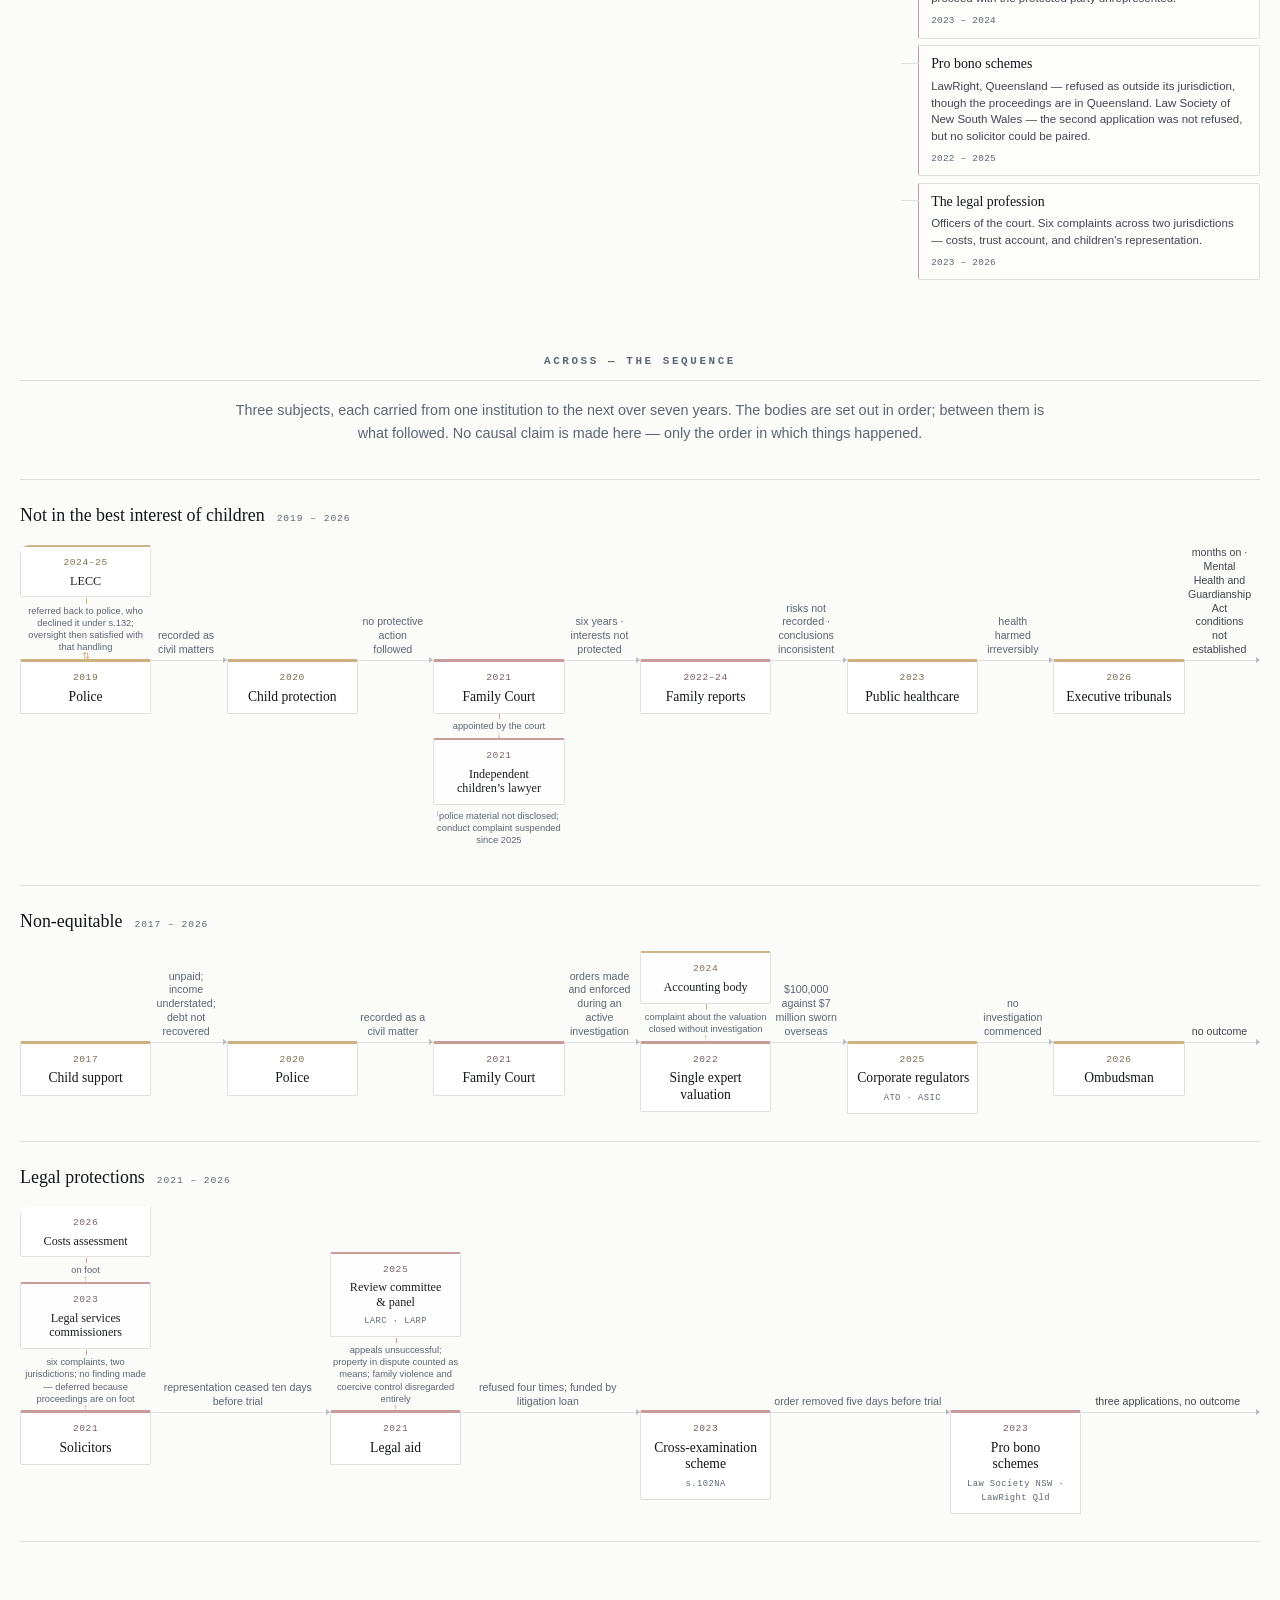
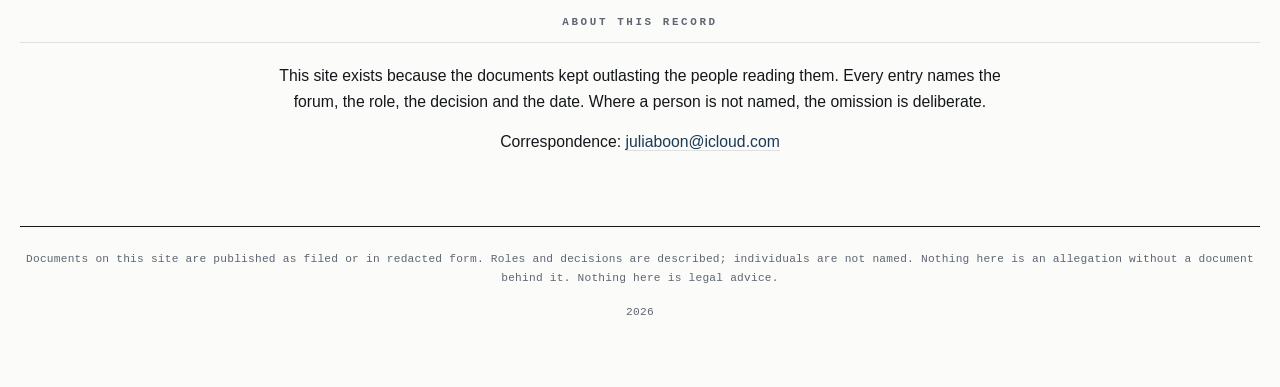
==== commit 63121d3c: "Add files via upload" ====
--- a/index.html
+++ b/index.html
@@ -32,6 +32,7 @@
   <h2 class="section-label">Above &mdash; the structure</h2>
 
   <figure class="civics">
+  <div class="swipe"><div class="scroll-x">
   <svg viewBox="0 0 1000 500" role="img" aria-label="The Australian constitutional structure: the Crown summons Parliament and appoints the Cabinet and the courts; Parliament passes bills, the public service carries out laws, the courts interpret them, all converging on the law.">
     <defs>
       <marker id="ah" viewBox="0 0 10 10" refX="9" refY="5" markerWidth="7" markerHeight="7" orient="auto-start-reverse">
@@ -129,6 +130,7 @@
       <rect x="0" y="42" width="13" height="13" class="f-jud s-jud"/><text x="19" y="52" class="key-t">judicial</text>
     </g>
   </svg>
+  </div></div>
   <figcaption>Cabinet is shaded twice because it is both: ministers are drawn from Parliament and
     sit in it. That fusion is the design, not a defect. The question this record asks is what
     happens beneath it.</figcaption>
@@ -145,6 +147,7 @@
      others are brought on behalf of a person she represents. This record is partial and still
      being built.</p>
 
+  <div class="swipe"><div class="scroll-x">
   <div class="mirror">
 
     <section class="col" style="--c:#8FA9C4">
@@ -339,6 +342,7 @@
     </section>
 
   </div>
+  </div></div>
 
   <h2 class="section-label">Across &mdash; the sequence</h2>
   <p class="centred note">Three subjects, each carried from one institution to the next over seven
@@ -349,6 +353,7 @@
 
     <section class="cascade has-under" style="--pad:7.1rem">
       <h3 class="cascade-head">Not in the best interest of children<span>2019 &ndash; 2026</span></h3>
+      <div class="swipe"><div class="scroll-x">
       <ol class="beads">
         <li class="stack">
           <div class="over loop" style="--c:#CDB183">
@@ -384,10 +389,12 @@
         </li>
         <li class="link end"><span>seven months on &middot; Mental Health and Guardianship Act conditions not established</span></li>
       </ol>
+      </div></div>
     </section>
 
     <section class="cascade" style="--pad:5.6rem">
       <h3 class="cascade-head">Non-equitable<span>2017 &ndash; 2026</span></h3>
+      <div class="swipe"><div class="scroll-x">
       <ol class="beads">
         <li class="stack">
           <div class="bead" style="--c:#CDB183"><span class="yr">2017</span><b>Child&nbsp;support</b></div>
@@ -419,10 +426,12 @@
         </li>
         <li class="link end"><span>no outcome</span></li>
       </ol>
+      </div></div>
     </section>
 
     <section class="cascade" style="--pad:12.7rem">
       <h3 class="cascade-head">Legal protections<span>2021 &ndash; 2026</span></h3>
+      <div class="swipe"><div class="scroll-x">
       <ol class="beads">
         <li class="stack">
           <div class="over" style="--c:#C99A9A">
@@ -454,6 +463,7 @@
         </li>
         <li class="link end"><span>three applications, no outcome</span></li>
       </ol>
+      </div></div>
     </section>
 
   </div>
@@ -470,6 +480,32 @@
 
 </main>
 
+<script>
+/* Swipeable maps: suppress navigation if the pointer moved, and show a
+   frosted edge only while there is more to scroll. */
+(function(){
+  document.querySelectorAll('.scroll-x').forEach(function(box){
+    var wrap=box.parentElement, x0=0, y0=0, moved=false;
+    box.addEventListener('pointerdown',function(e){x0=e.clientX;y0=e.clientY;moved=false;},{passive:true});
+    box.addEventListener('pointermove',function(e){
+      if(Math.abs(e.clientX-x0)>7||Math.abs(e.clientY-y0)>7) moved=true;
+    },{passive:true});
+    box.addEventListener('click',function(e){
+      if(moved){e.preventDefault();e.stopPropagation();}
+    },true);
+    function edges(){
+      var more = box.scrollWidth - box.clientWidth;
+      wrap.classList.toggle('at-start', box.scrollLeft < 4);
+      wrap.classList.toggle('at-end',  more < 4 || box.scrollLeft >= more - 4);
+    }
+    box.addEventListener('scroll',edges,{passive:true});
+    if(window.ResizeObserver) new ResizeObserver(edges).observe(box);
+    window.addEventListener('load',edges);
+    edges();
+  });
+})();
+</script>
+
 <footer class="hold">
   <p>Documents on this site are published as filed or in redacted form. Roles and decisions are described;
      individuals are not named. Nothing here is an allegation without a document behind it. Nothing here is legal advice.</p>
--- a/style.css
+++ b/style.css
@@ -62,6 +62,51 @@
 a{color:var(--petrol);text-decoration:none;border-bottom:1px solid var(--rule)}
 a:hover{border-bottom-color:var(--petrol)}
 a:focus-visible{outline:2px solid var(--petrol);outline-offset:3px;border-radius:2px}
+
+/* ═══════════════════════════════════════════════════════════════
+   SWIPEABLE MAPS
+   The maps never stack. On a narrow screen they scroll sideways,
+   because a sequence read top-to-bottom stops being a sequence.
+   A frosted edge appears only while there is more to see.
+   ═══════════════════════════════════════════════════════════════ */
+.swipe{position:relative;border-radius:.55rem}
+.scroll-x{
+  overflow-x:auto;overflow-y:hidden;
+  -webkit-overflow-scrolling:touch;
+  overscroll-behavior-x:contain;
+  touch-action:pan-x pan-y;
+  scrollbar-width:thin;scrollbar-color:#D3D6D9 transparent;
+  border-radius:.55rem;
+}
+.scroll-x::-webkit-scrollbar{height:6px}
+.scroll-x::-webkit-scrollbar-thumb{background:#D8DBDE;border-radius:3px}
+.scroll-x::-webkit-scrollbar-track{background:transparent}
+
+.swipe::before,.swipe::after{
+  content:"";position:absolute;top:0;bottom:0;width:2.6rem;
+  pointer-events:none;z-index:3;opacity:1;transition:opacity .22s ease;
+  -webkit-backdrop-filter:blur(2px);backdrop-filter:blur(2px);
+}
+.swipe::before{
+  left:0;border-radius:.55rem 0 0 .55rem;
+  background:linear-gradient(to right,var(--paper) 15%,transparent);
+  -webkit-mask-image:linear-gradient(to right,#000,transparent);
+  mask-image:linear-gradient(to right,#000,transparent);
+}
+.swipe::after{
+  right:0;border-radius:0 .55rem .55rem 0;
+  background:linear-gradient(to left,var(--paper) 15%,transparent);
+  -webkit-mask-image:linear-gradient(to left,#000,transparent);
+  mask-image:linear-gradient(to left,#000,transparent);
+}
+.swipe.at-start::before{opacity:0}
+.swipe.at-end::after{opacity:0}
+
+/* minimum legible widths — below these the maps scroll rather than shrink */
+.civics .scroll-x > svg{min-width:44rem}
+.mirror{min-width:52rem}
+.beads{min-width:max-content}
+.link{min-width:4.6rem}
 
 /* ═══════════════════════════════════════════════════════════════
    ABOVE — the constitutional diagram
@@ -151,7 +196,7 @@
 .cascade-head span{
   font-family:var(--mono);font-size:.6rem;letter-spacing:.1em;color:var(--mute);
 }
-.beads{list-style:none;margin:0;padding:var(--pad,6rem) 0 0;display:flex;align-items:flex-start;gap:0}
+.beads{list-style:none;margin:0;padding:var(--pad,6rem) 0 var(--padb,.4rem);display:flex;align-items:flex-start;gap:0}
 
 .stack{position:relative;flex:0 0 auto;width:8.2rem;display:flex;flex-direction:column}
 .bead{
@@ -179,7 +224,7 @@
    sits on the same top line regardless of what hangs off it */
 .over{position:absolute;bottom:100%;left:0;right:0}
 .under{position:absolute;top:100%;left:0;right:0}
-.cascade.has-under{padding-bottom:9.6rem}
+.cascade.has-under .beads{--padb:9.4rem}
 .over .bead,.under .bead{width:100%;border-top-width:2px;opacity:.96}
 .over .bead b,.under .bead b{font-size:.76rem}
 
@@ -244,29 +289,10 @@
 /* ═══════════════════════════════════════════════════════════════
    NARROW
    ═══════════════════════════════════════════════════════════════ */
-@media(max-width:1240px){
-  .beads{flex-wrap:wrap;gap:.45rem}
-  .stack{width:calc(50% - .8rem)}
-  .over,.under{position:static}
-  .cascade.has-under{padding-bottom:1.3rem}
-  .beads{padding-top:0}
-  .link{height:auto}
-  .link span{position:static;text-align:left;display:block}
-  .link{flex:0 0 100%;padding:.15rem 0 .15rem 1rem;background:none}
-  .link::before{display:none}
-  .link::after{left:.15rem;right:auto;border-left:3px solid transparent;
-    border-right:3px solid transparent;border-top:4px solid #B9BEC4;border-bottom:0}
-}
-@media(max-width:900px){
-  .mirror{grid-template-columns:1fr 1fr;gap:1.8rem 1rem;border-top:0}
-  .col{padding-top:0;border-top:2px solid var(--c)}
-  .col::before{display:none}
-  .col-head{text-align:left;margin-top:.7rem}
-}
+
+
 @media(max-width:620px){
   body{font-size:16px}
-  .mirror{grid-template-columns:1fr;gap:1.7rem}
-  .stack{width:100%}
   .ag b{font-size:1.05rem}
   .ag .fail{font-size:.85rem}
   .statement,.note,.small,.civics figcaption,.colophon,.centred{text-align:left}
@@ -274,7 +300,8 @@
 }
 @media print{
   body{background:#fff;font-size:11pt}
-  .mirror{grid-template-columns:1fr 1fr}
+  .swipe::before,.swipe::after{display:none}
+  .scroll-x{overflow:visible}
   .ag,.cascade,.stack{break-inside:avoid}
 }
 
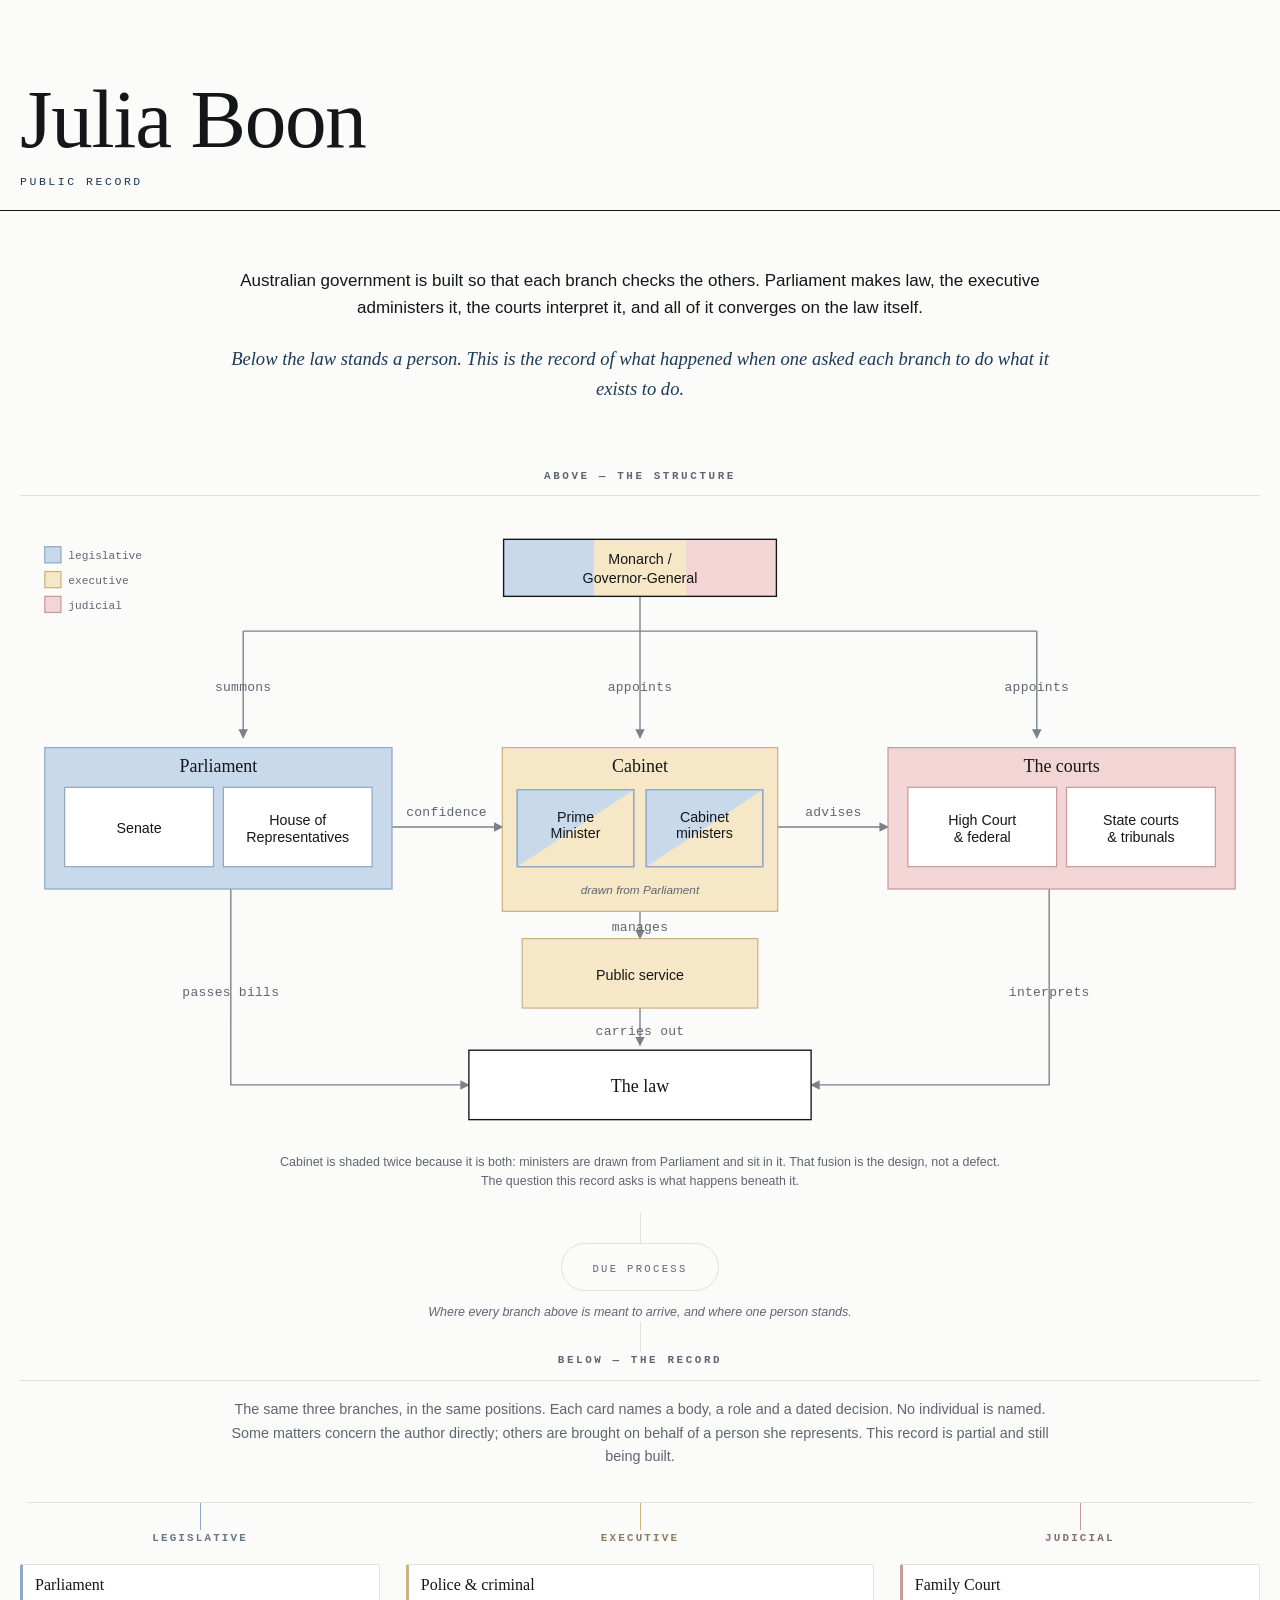
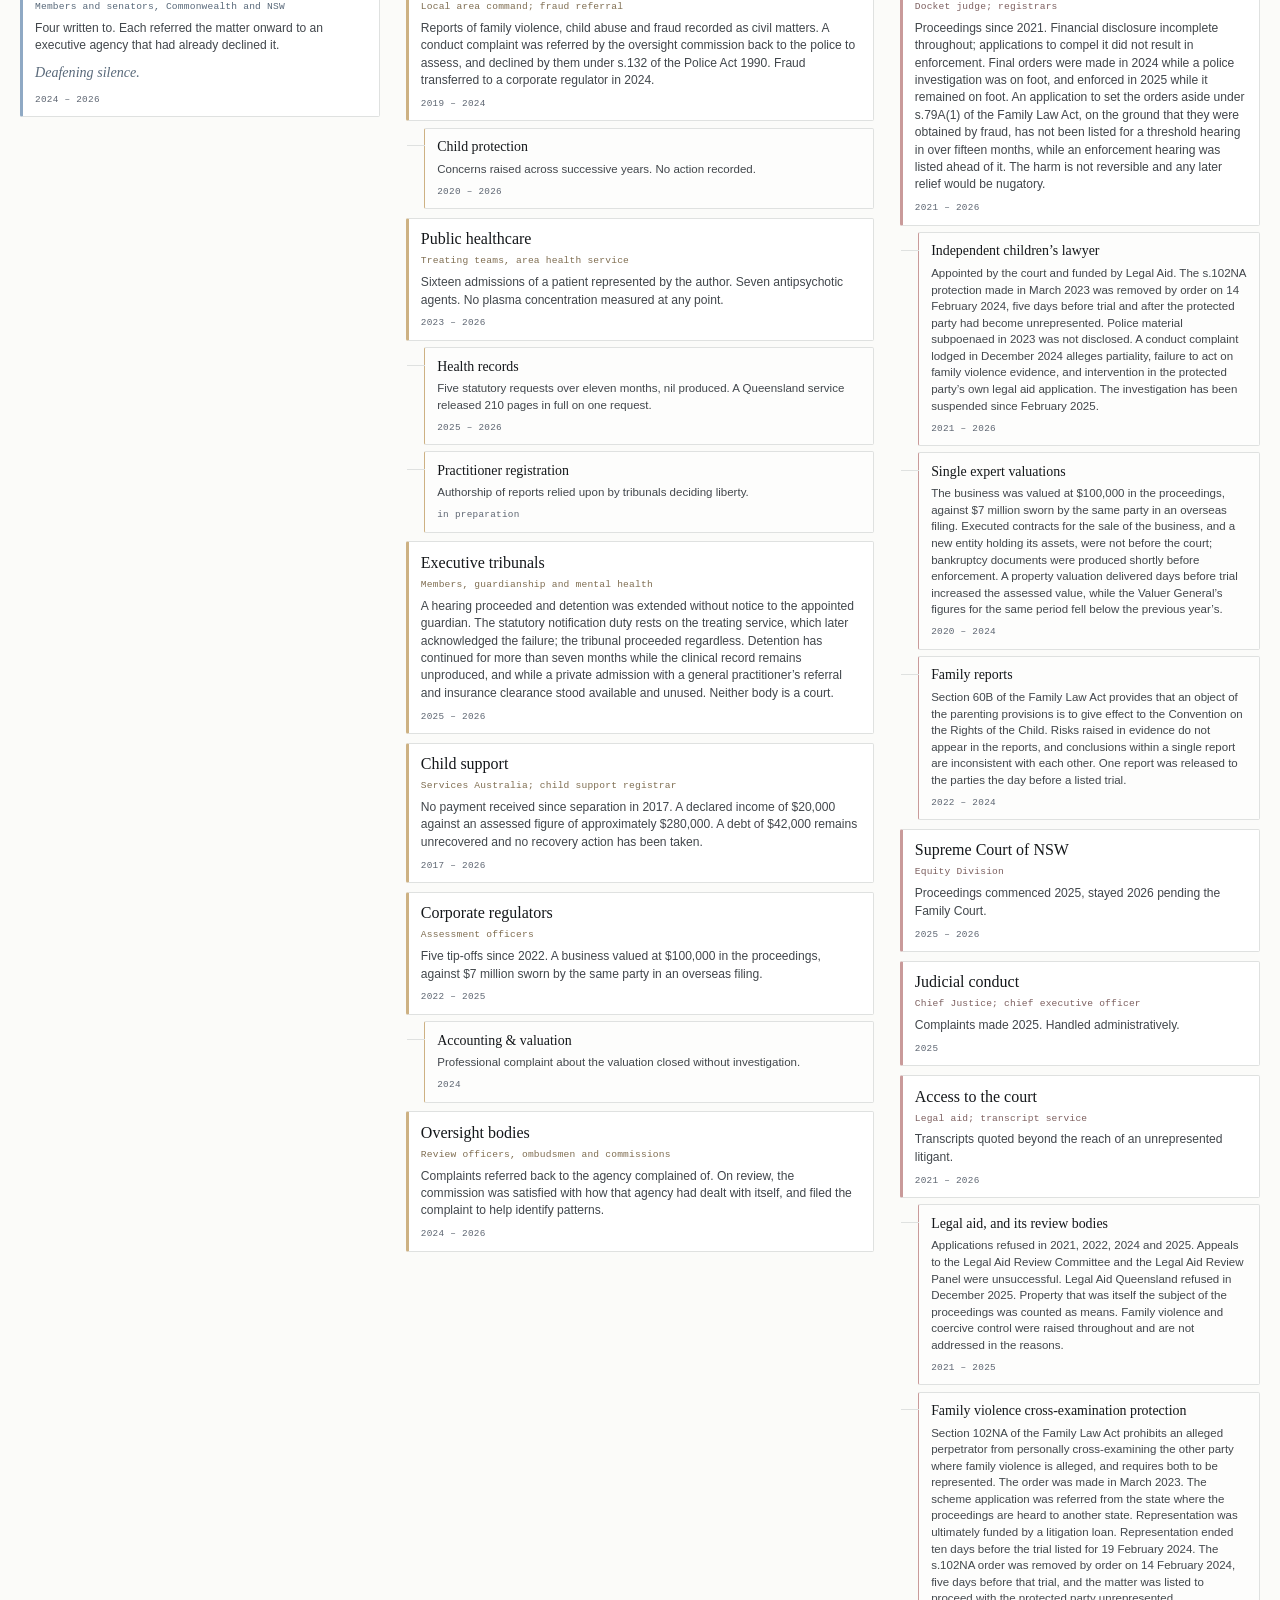
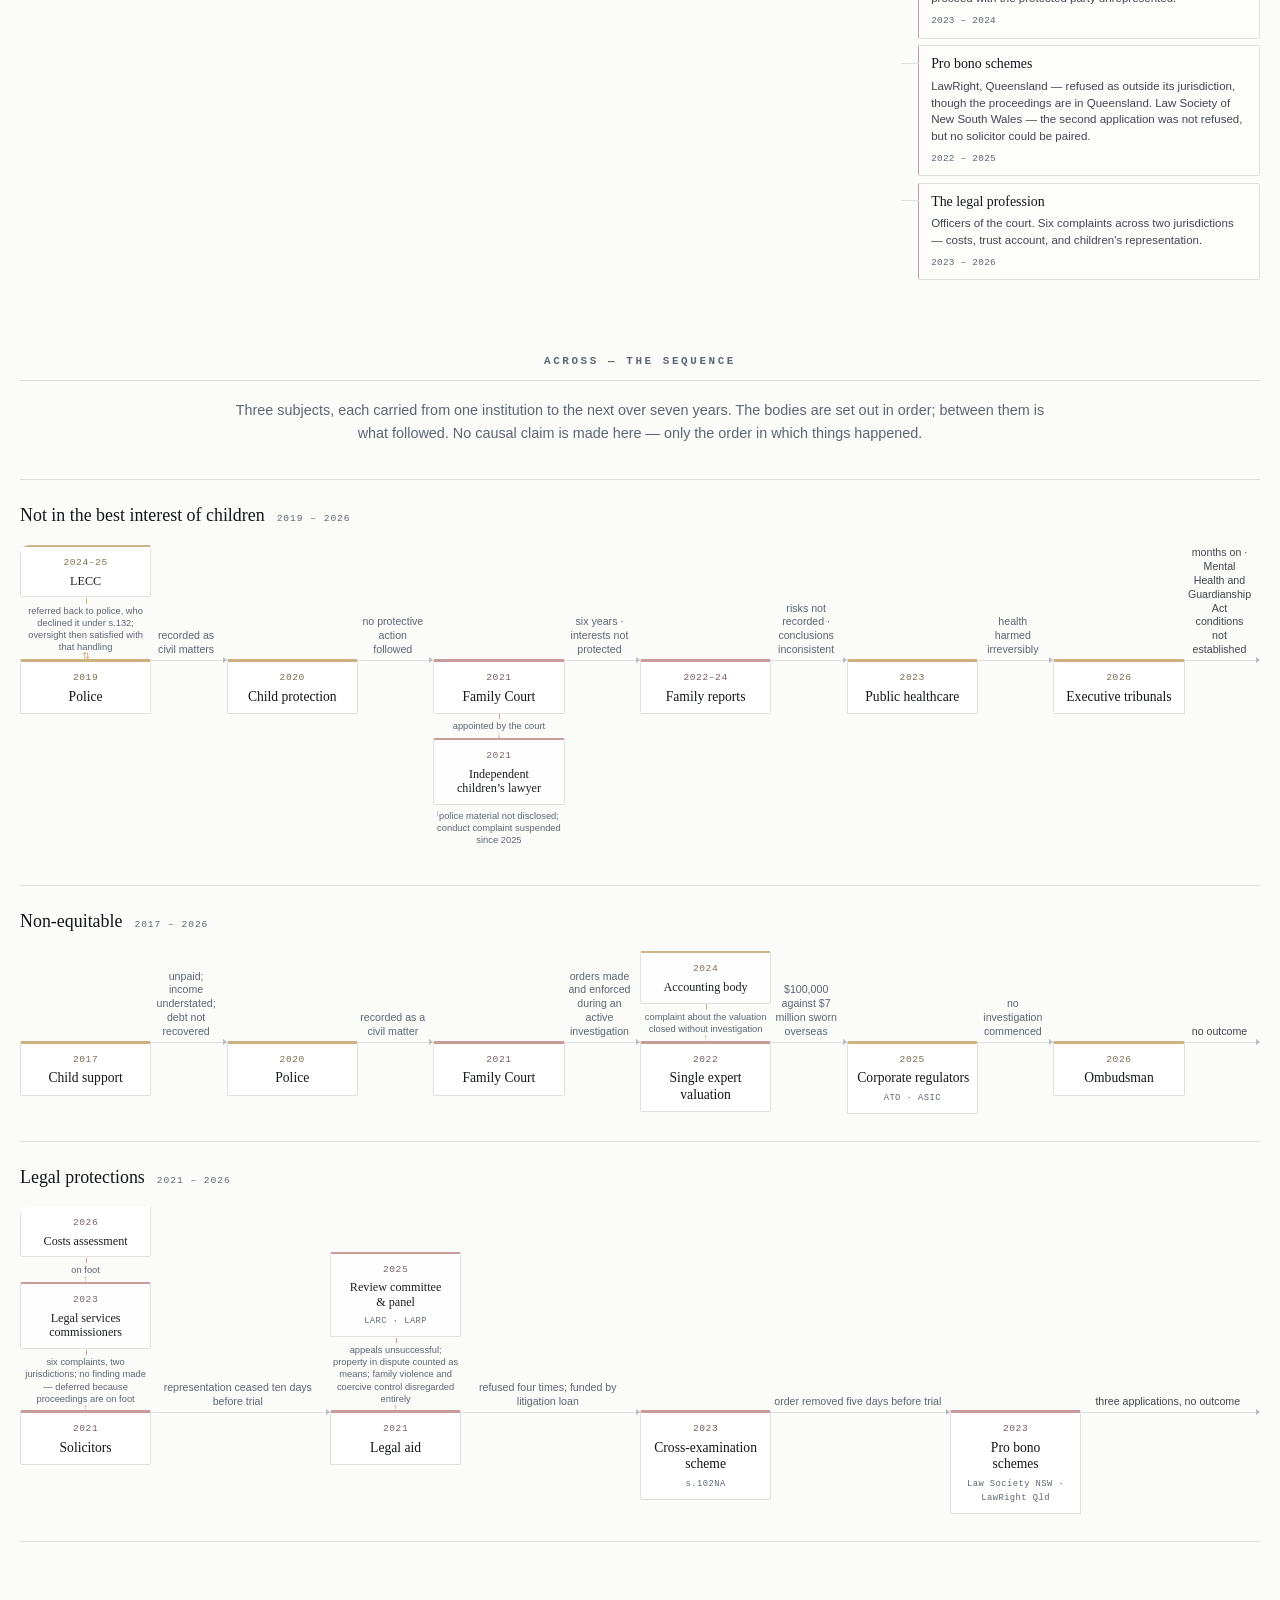
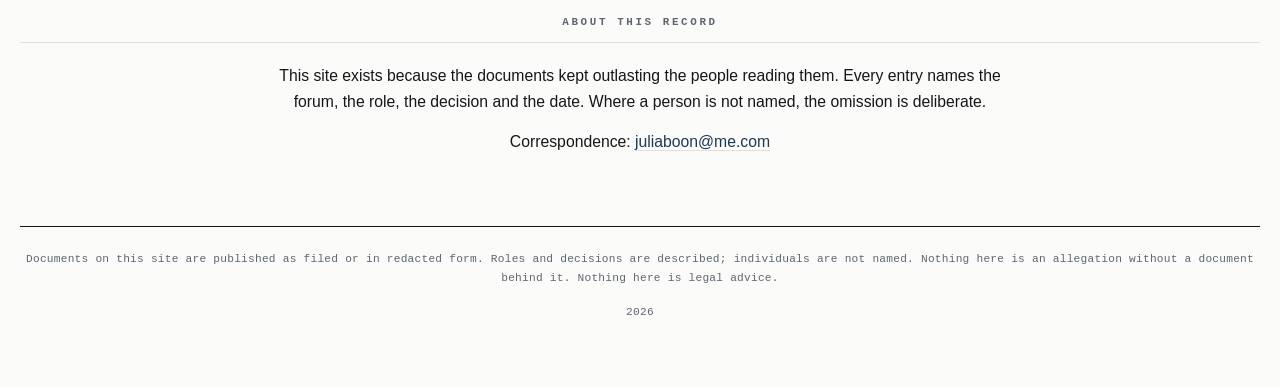
==== commit aec55bc8: "Add files via upload" ====
--- a/index.html
+++ b/index.html
@@ -475,7 +475,7 @@
     <p>This site exists because the documents kept outlasting the people reading them. Every entry
        names the forum, the role, the decision and the date. Where a person is not named, the
        omission is deliberate.</p>
-    <p>Correspondence: <a href="mailto:juliaboon@icloud.com">juliaboon@icloud.com</a></p>
+    <p>Correspondence: <a href="mailto:juliaboon@me.com">juliaboon@me.com</a></p>
   </section>
 
 </main>
--- a/style.css
+++ b/style.css
@@ -106,7 +106,7 @@
 .civics .scroll-x > svg{min-width:44rem}
 .mirror{min-width:52rem}
 .beads{min-width:max-content}
-.link{min-width:4.6rem}
+
 
 /* ═══════════════════════════════════════════════════════════════
    ABOVE — the constitutional diagram
@@ -273,6 +273,19 @@
 .link span{                        /* the words sit above the rule */
   position:absolute;left:.15rem;right:.5rem;bottom:calc(100% + .12rem);
   text-align:center;font-size:.665rem;line-height:1.3;color:var(--mute);
+}
+
+/* Below the desktop fit, arrows stop flexing and take a fixed length.
+   A shrinking connector makes its label tall, and a tall label collides
+   with the row above. Locked widths keep every label the same shape. */
+@media(max-width:1240px){
+  .stack{width:7.8rem}
+  .link{flex:0 0 8.4rem}
+  /* clearance is per chain: a taller stack of supervisors needs more room,
+     and every stack grows taller as the columns narrow */
+  .cascade:nth-of-type(1) .beads{--pad:7.9rem;--padb:10.1rem}
+  .cascade:nth-of-type(2) .beads{--pad:7.2rem}
+  .cascade:nth-of-type(3) .beads{--pad:13.8rem}
 }
 
 /* ---------- colophon + footer ---------- */
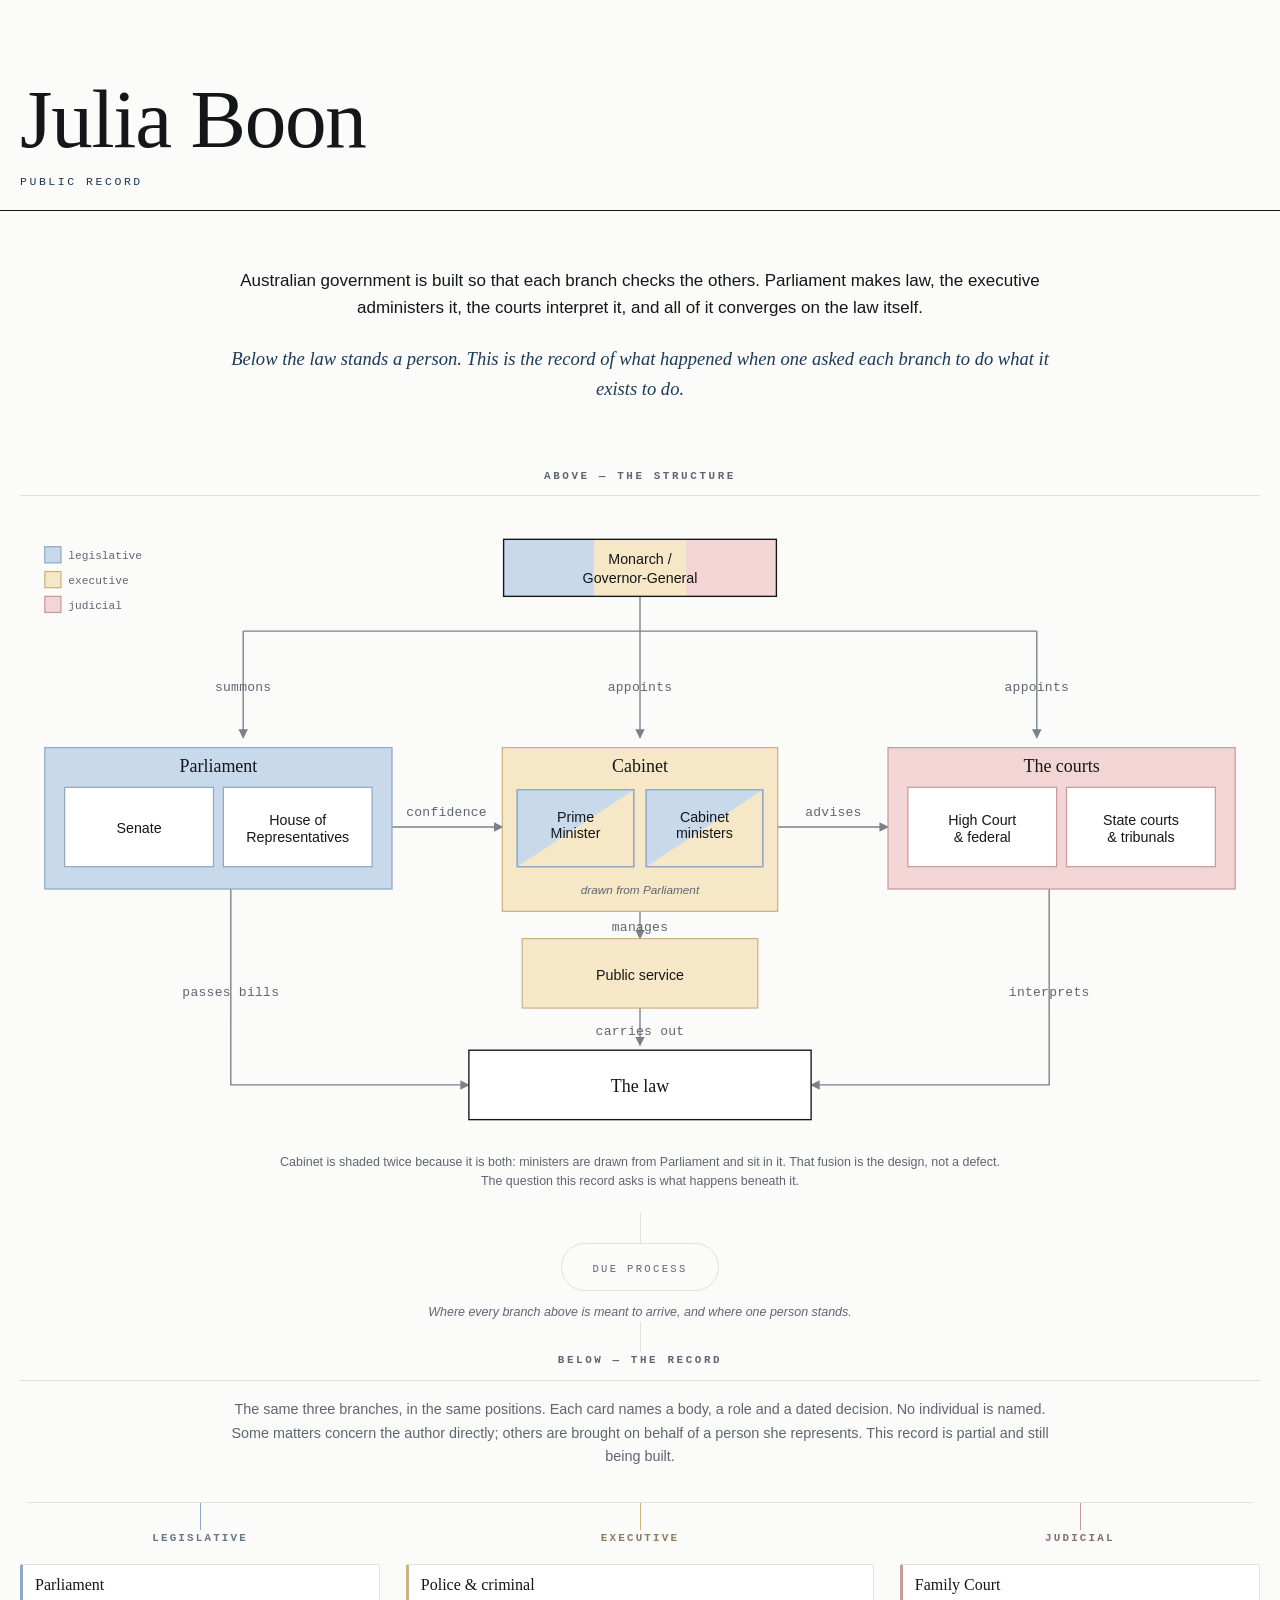
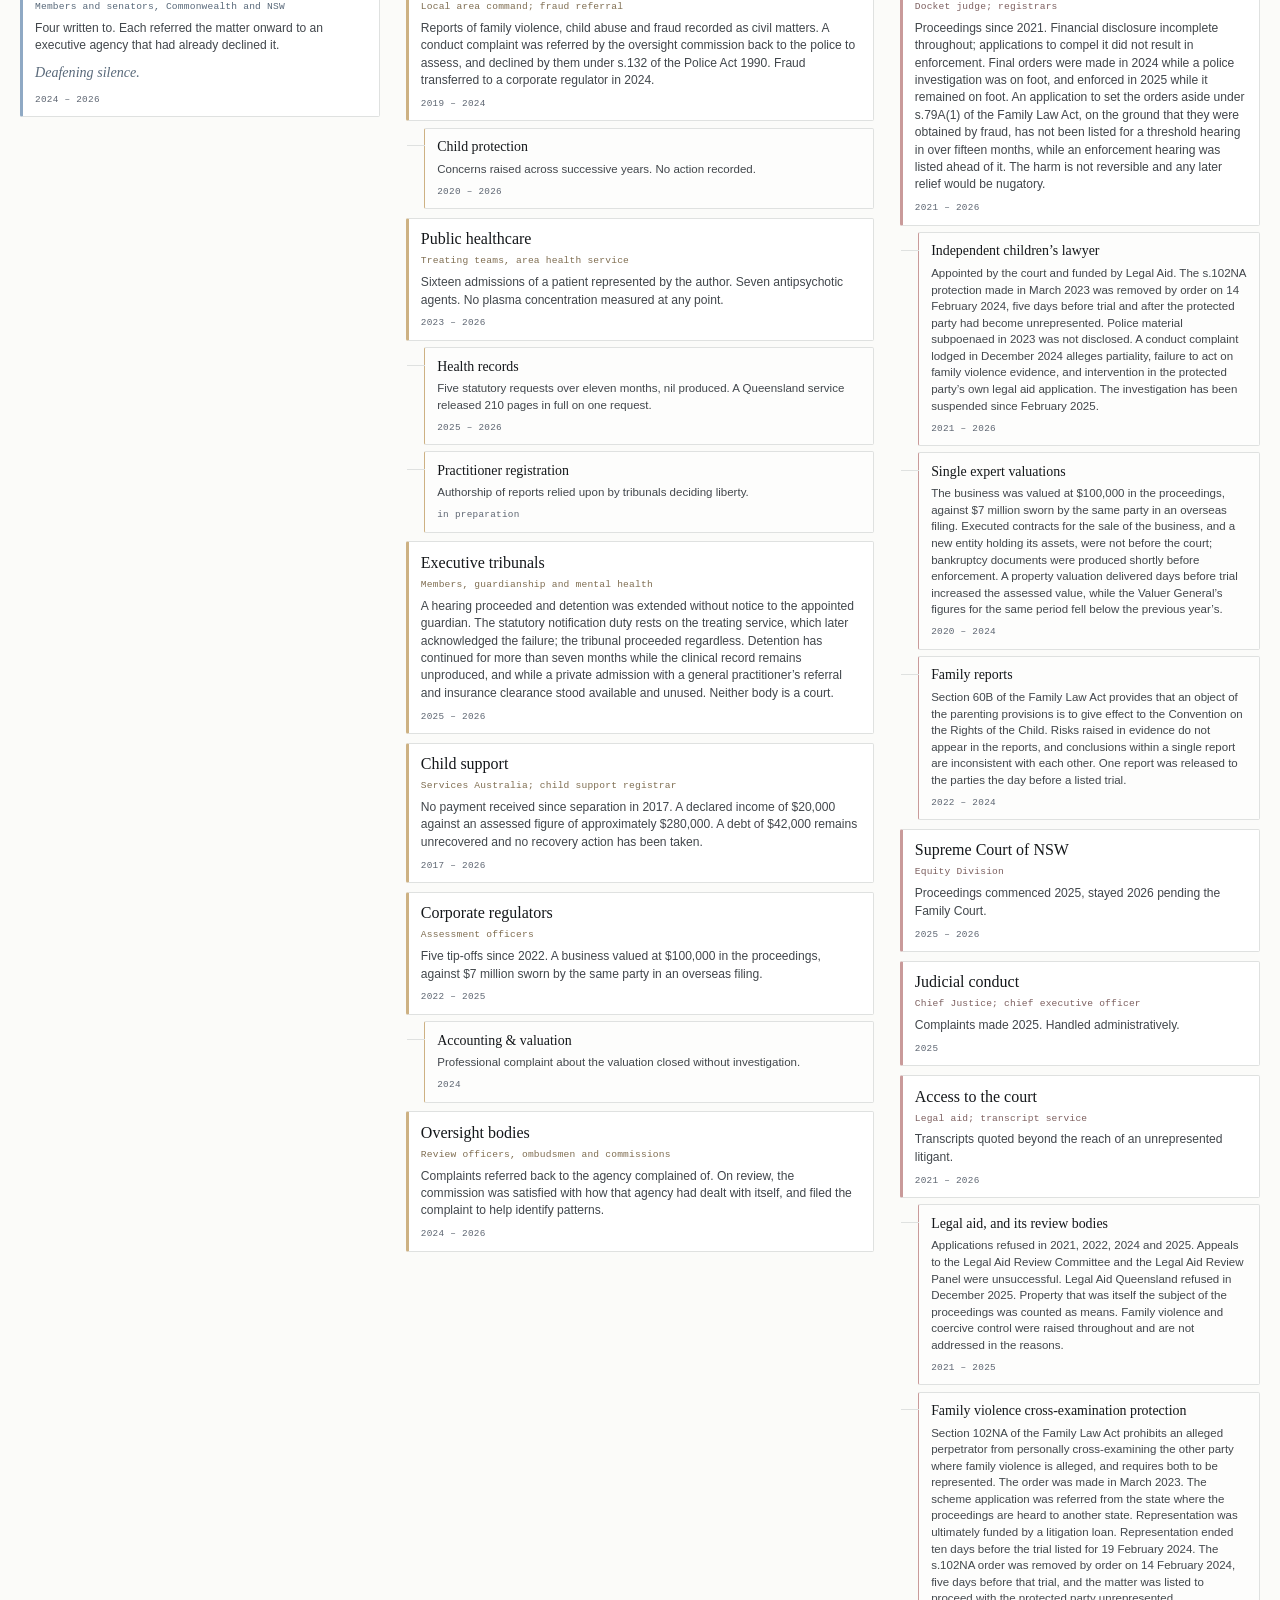
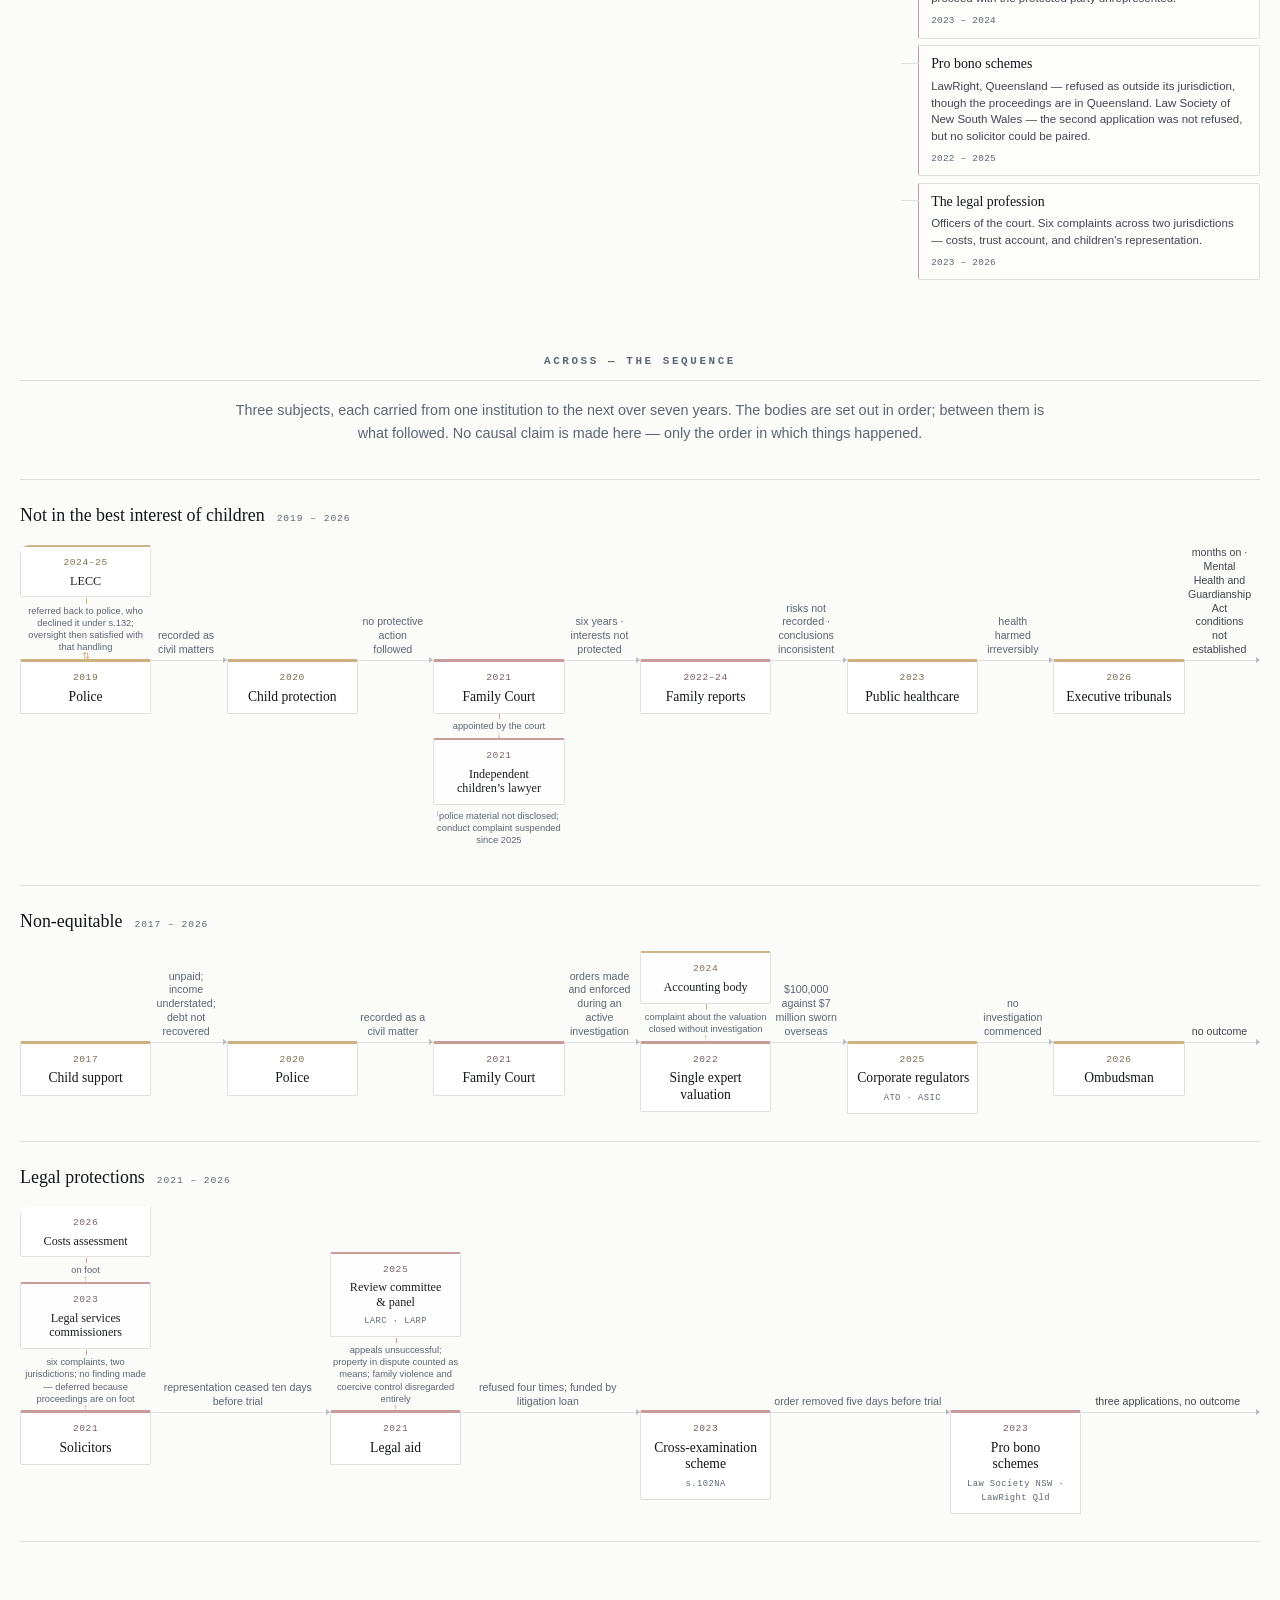
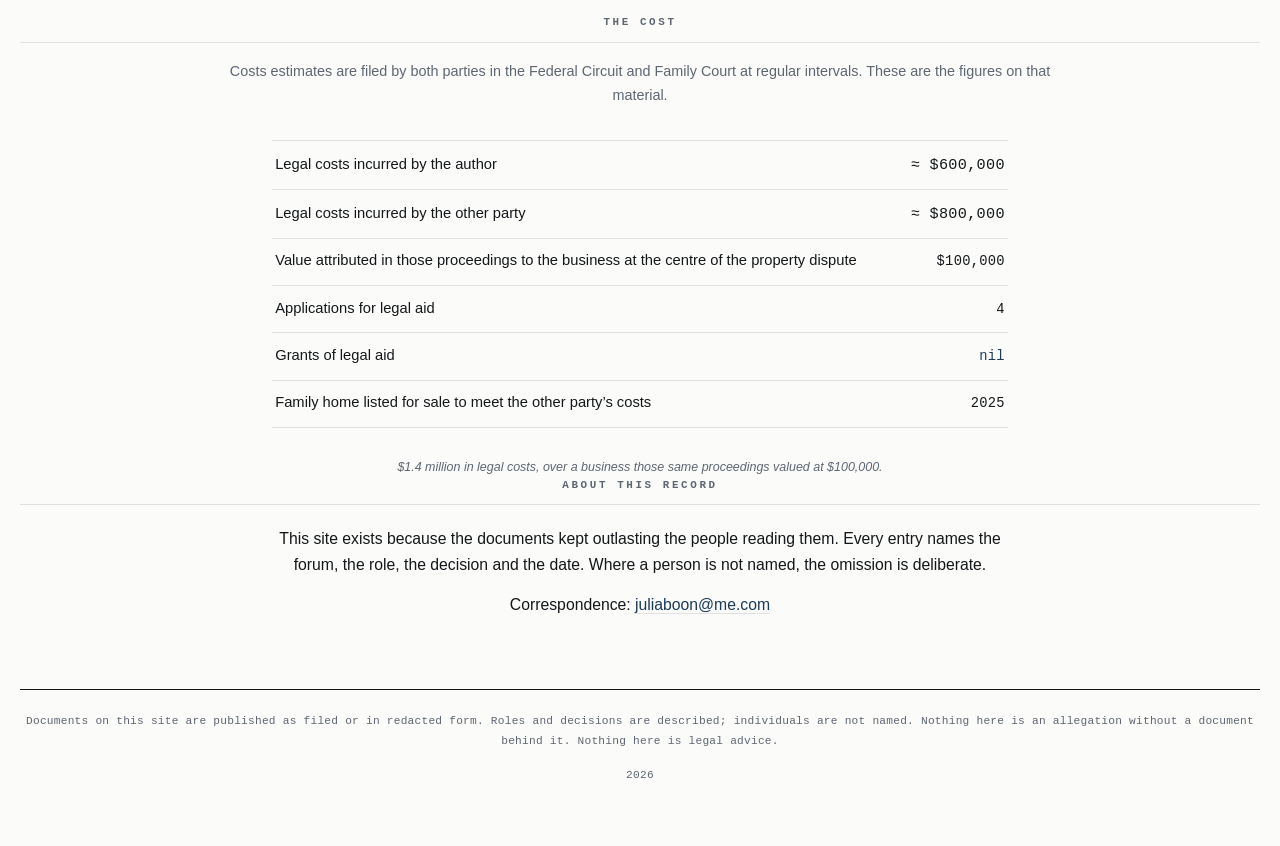
==== commit 0f24f541: "Add files via upload" ====
--- a/index.html
+++ b/index.html
@@ -469,6 +469,21 @@
   </div>
 
   </div>
+
+  <h2 class="section-label">The cost</h2>
+  <p class="centred note">Costs estimates are filed by both parties in the Federal Circuit and
+     Family Court at regular intervals. These are the figures on that material.</p>
+
+  <div class="ledger">
+    <div class="lrow"><span class="lk">Legal costs incurred by the author</span><span class="lv">&asymp; $600,000</span></div>
+    <div class="lrow"><span class="lk">Legal costs incurred by the other party</span><span class="lv">&asymp; $800,000</span></div>
+    <div class="lrow"><span class="lk">Value attributed in those proceedings to the business at the centre of the property dispute</span><span class="lv">$100,000</span></div>
+    <div class="lrow"><span class="lk">Applications for legal aid</span><span class="lv">4</span></div>
+    <div class="lrow"><span class="lk">Grants of legal aid</span><span class="lv">nil</span></div>
+    <div class="lrow"><span class="lk">Family home listed for sale to meet the other party&rsquo;s costs</span><span class="lv">2025</span></div>
+  </div>
+  <p class="centred small">$1.4 million in legal costs, over a business those same proceedings
+     valued at $100,000.</p>
 
   <h2 class="section-label">About this record</h2>
   <section class="colophon centred">
@@ -506,6 +521,60 @@
 })();
 </script>
 
+<script>
+/* Sections open in place. Clicking a card never leaves the map, so an
+   accidental touch during a swipe costs nothing. Falls back to ordinary
+   navigation if the page cannot be fetched (e.g. opened from disk). */
+(function(){
+  var dlg=document.createElement('dialog');
+  dlg.className='peek';
+  dlg.innerHTML='<div class="peek-shell"><button class="peek-x" aria-label="Close">&times;</button>'+
+                '<div class="peek-body"></div></div>';
+  document.body.appendChild(dlg);
+  var body=dlg.querySelector('.peek-body');
+  dlg.querySelector('.peek-x').addEventListener('click',function(){dlg.close();});
+  dlg.addEventListener('click',function(e){ if(e.target===dlg) dlg.close(); });
+
+  function fill(html,url){
+    var doc=new DOMParser().parseFromString(html,'text/html');
+    var main=doc.querySelector('main');
+    if(!main) return false;
+    body.setAttribute('style',doc.body.getAttribute('style')||'');
+    body.innerHTML='';
+    var h1=doc.querySelector('.masthead h1'),
+        sf=doc.querySelector('.masthead .standfirst'),
+        bt=doc.querySelector('.masthead .branch-tag');
+    var head=document.createElement('header'); head.className='peek-head';
+    if(h1) head.appendChild(h1.cloneNode(true));
+    if(sf) head.appendChild(sf.cloneNode(true));
+    if(bt) head.appendChild(bt.cloneNode(true));
+    body.appendChild(head);
+    main.classList.remove('inner');
+    main.querySelectorAll('.return').forEach(function(n){n.remove();});
+    body.appendChild(main);
+    var more=document.createElement('p'); more.className='peek-more';
+    more.innerHTML='<a href="'+url+'">Open as a full page &rarr;</a>';
+    body.appendChild(more);
+    return true;
+  }
+
+  document.addEventListener('click',function(e){
+    var a=e.target.closest('.ag, .twig, .node');
+    if(!a) return;
+    var href=a.getAttribute('href');
+    if(!href||/^(https?:|mailto:|#)/.test(href)) return;
+    if(e.metaKey||e.ctrlKey||e.shiftKey||e.button) return;
+    e.preventDefault();
+    fetch(href).then(function(r){
+      if(!r.ok) throw 0; return r.text();
+    }).then(function(t){
+      if(!fill(t,href)) throw 0;
+      dlg.showModal(); body.scrollTop=0;
+    }).catch(function(){ location.href=href; });
+  });
+})();
+</script>
+
 <footer class="hold">
   <p>Documents on this site are published as filed or in redacted form. Roles and decisions are described;
      individuals are not named. Nothing here is an allegation without a document behind it. Nothing here is legal advice.</p>
--- a/style.css
+++ b/style.css
@@ -341,3 +341,73 @@
 .matters .state{color:var(--petrol);min-width:5.5rem;text-align:right}
 .return{margin:clamp(2.5rem,6vw,3.5rem) 0 0}
 .return a{font-family:var(--mono);font-size:.72rem;letter-spacing:.06em}
+
+
+/* ═══════════════════════════════════════════════════════════════
+   THE COST — bare arithmetic, no adjective
+   ═══════════════════════════════════════════════════════════════ */
+.ledger{
+  max-width:46rem;margin:0 auto clamp(1.2rem,3vw,1.8rem);
+  border-top:1px solid var(--rule);
+}
+.lrow{
+  display:flex;align-items:baseline;gap:1rem;
+  padding:.72rem .2rem;border-bottom:1px solid var(--rule);
+}
+.lk{flex:1;font-size:.92rem;line-height:1.4}
+.lv{
+  font-family:var(--mono);font-size:.86rem;letter-spacing:.02em;
+  color:var(--ink);white-space:nowrap;font-variant-numeric:tabular-nums;
+}
+.lrow:nth-child(1) .lv,.lrow:nth-child(2) .lv{font-size:.95rem}
+.lrow:nth-child(5) .lv{color:var(--petrol)}
+
+/* ═══════════════════════════════════════════════════════════════
+   PEEK — a section opens in place, over frosted glass
+   ═══════════════════════════════════════════════════════════════ */
+.peek{
+  border:0;padding:0;background:transparent;overflow:visible;
+  width:min(54rem,94vw);max-width:none;max-height:88vh;
+}
+.peek::backdrop{
+  background:rgba(20,23,26,.34);
+  -webkit-backdrop-filter:blur(7px) saturate(.9);
+  backdrop-filter:blur(7px) saturate(.9);
+}
+.peek-shell{position:relative;border-radius:1.05rem}
+.peek-body{
+  background:var(--paper);border:1px solid rgba(255,255,255,.6);
+  border-radius:1.05rem;max-height:88vh;overflow-y:auto;
+  padding:2.4rem clamp(1.3rem,4vw,2.6rem) 2.6rem;
+  box-shadow:0 26px 70px rgba(20,23,26,.3), 0 2px 6px rgba(20,23,26,.08);
+  -webkit-overflow-scrolling:touch;
+}
+.peek-x{
+  position:absolute;top:.5rem;right:.7rem;z-index:2;
+  width:2rem;height:2rem;border:0;border-radius:50%;
+  background:rgba(251,251,249,.72);
+  -webkit-backdrop-filter:blur(6px);backdrop-filter:blur(6px);
+  color:var(--mute);font-size:1.35rem;line-height:1;cursor:pointer;
+}
+.peek-x:hover{color:var(--ink);background:var(--paper)}
+.peek-head{border-bottom:3px solid var(--c,var(--rule));padding-bottom:.9rem;margin-bottom:1.6rem}
+.peek-head h1{font-family:var(--display);font-weight:400;font-size:clamp(1.6rem,4vw,2.3rem);
+  line-height:1.05;margin:0}
+.peek-head .standfirst{margin-top:.55rem;color:var(--mute)}
+.peek-body main{padding:0}
+.peek-body .statement{text-align:left;margin-bottom:1.8rem}
+.peek-body .statement p{margin-inline:0;max-width:none}
+.peek-body .section-label{text-align:left}
+.peek-body .findings,.peek-body .matters,.peek-body .register{max-width:none}
+.peek-more{margin:1.8rem 0 0;padding-top:1.1rem;border-top:1px solid var(--rule)}
+.peek-more a{font-family:var(--mono);font-size:.7rem;letter-spacing:.08em;text-transform:uppercase}
+
+@media(max-width:620px){
+  .ledger{max-width:none}
+  .lrow{flex-direction:column;gap:.15rem;padding:.62rem .1rem}
+  .lk{font-size:.88rem}
+  .peek{width:100%;max-height:92vh}
+  .peek-shell{border-radius:0}
+  .peek-body{border-radius:0;max-height:92vh;padding-top:2.8rem}
+}
+@media print{.peek{display:none}}
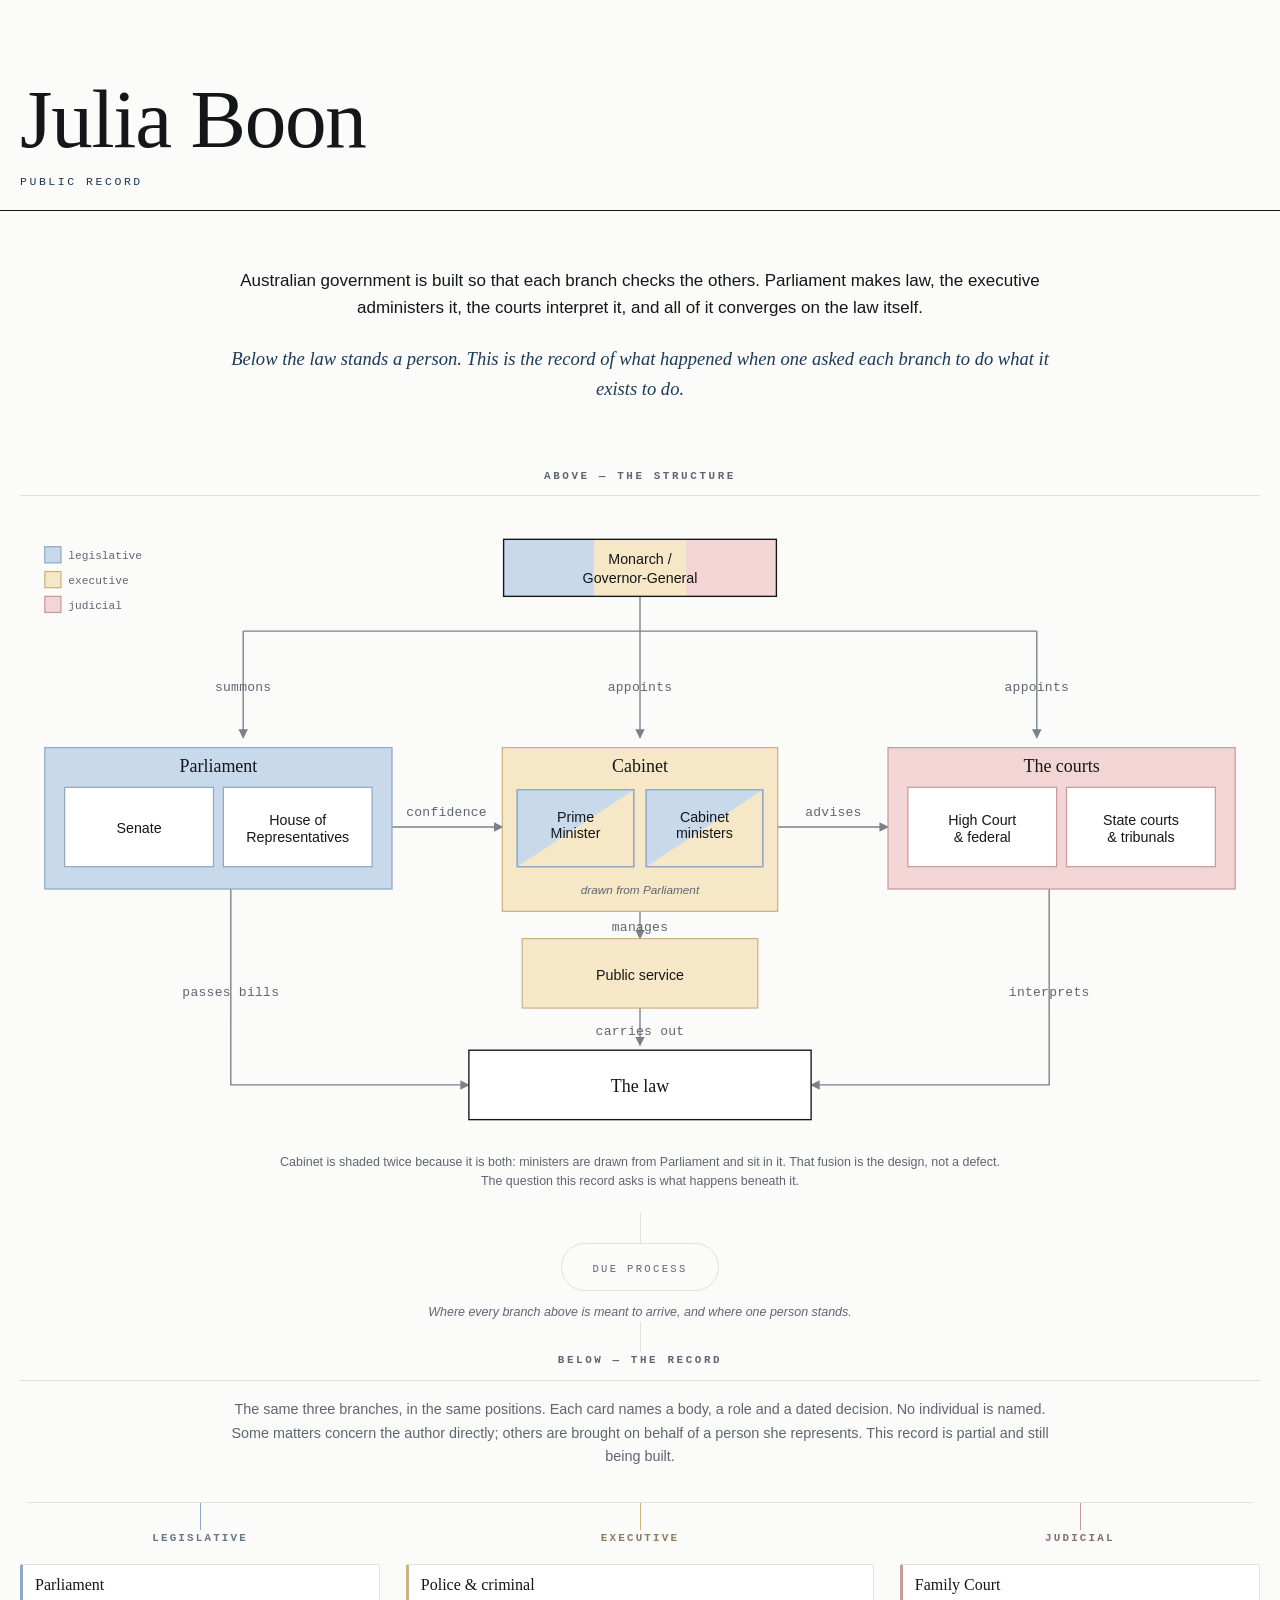
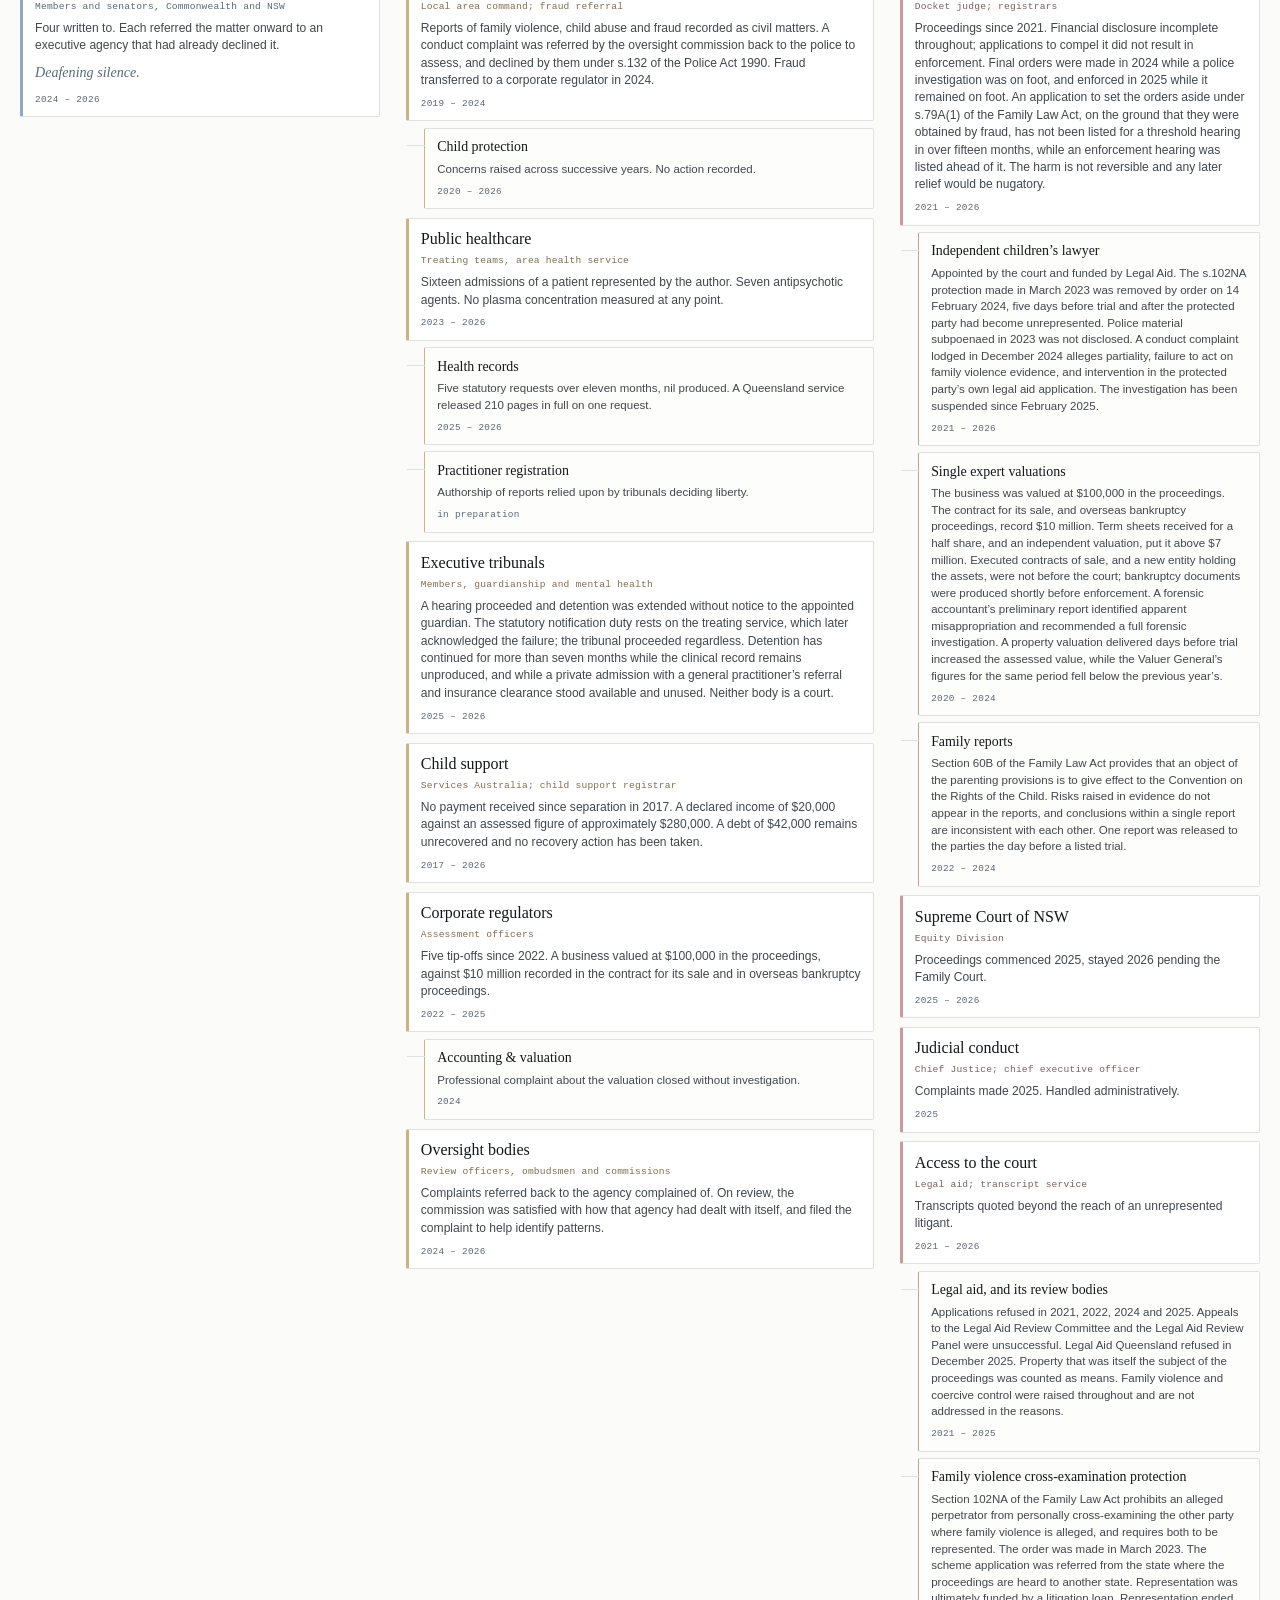
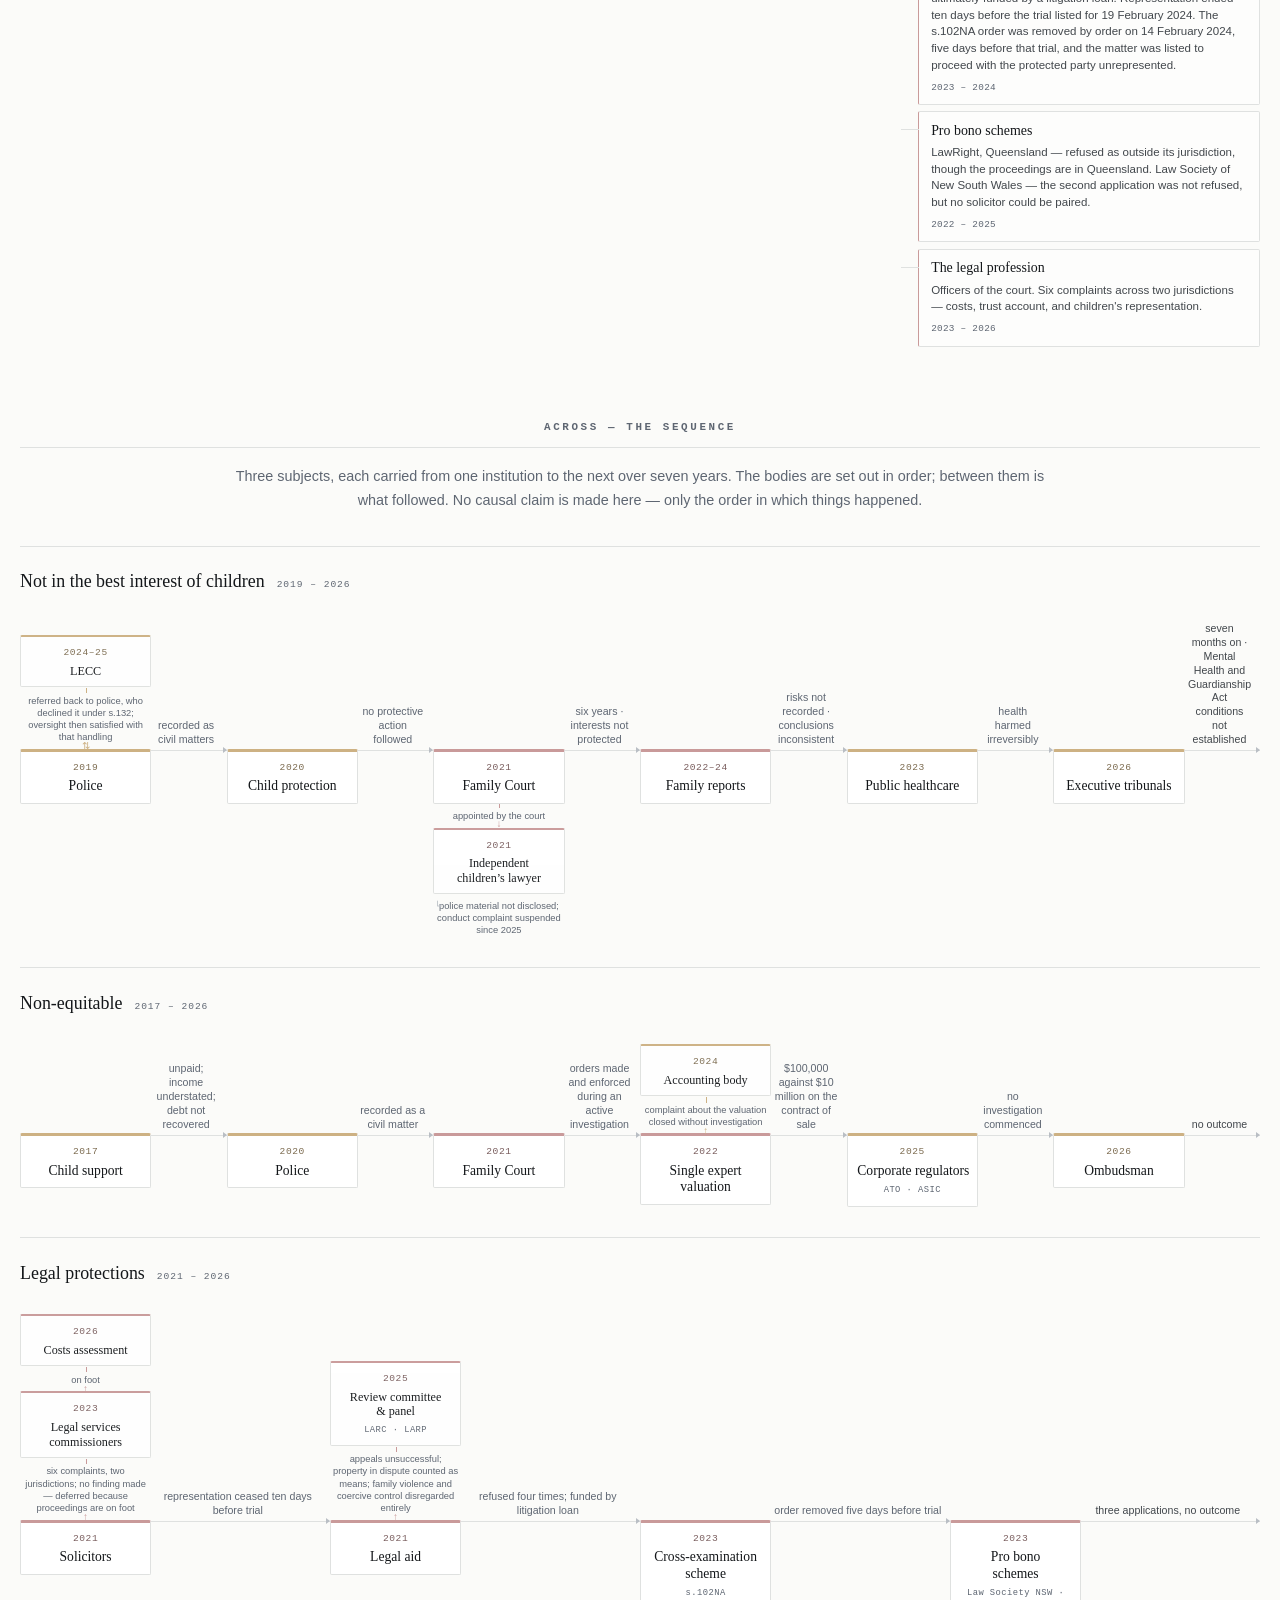
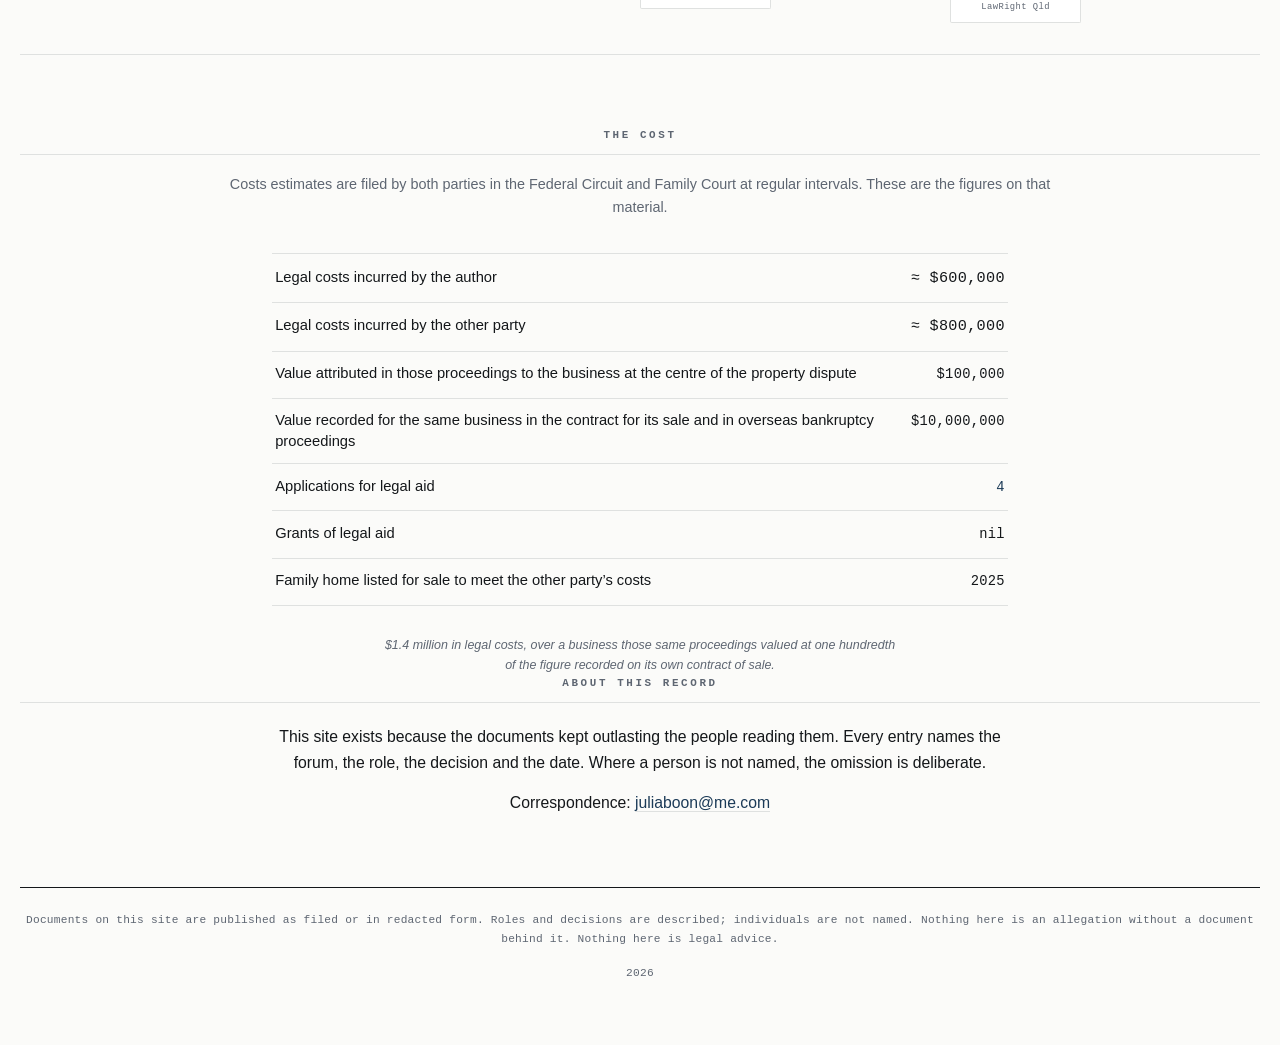
==== commit 7ad2f753: "Add files via upload" ====
--- a/index.html
+++ b/index.html
@@ -223,7 +223,8 @@
         <b>Corporate regulators</b>
         <span class="role">Assessment officers</span>
         <span class="fail">Five tip-offs since 2022. A business valued at $100,000 in the
-          proceedings, against $7 million sworn by the same party in an overseas filing.</span>
+          proceedings, against $10 million recorded in the contract for its sale and in overseas
+          bankruptcy proceedings.</span>
         <em>2022 &ndash; 2025</em>
       </a>
       <a class="ag sub" href="accounting/">
@@ -269,12 +270,14 @@
       </a>
       <a class="ag sub" href="family-court/#valuations">
         <b>Single expert valuations</b>
-        <span class="fail">The business was valued at $100,000 in the proceedings, against $7 million
-          sworn by the same party in an overseas filing. Executed contracts for the sale of the
-          business, and a new entity holding its assets, were not before the court; bankruptcy
-          documents were produced shortly before enforcement. A property valuation delivered days
-          before trial increased the assessed value, while the Valuer General&rsquo;s figures for the
-          same period fell below the previous year&rsquo;s.</span>
+        <span class="fail">The business was valued at $100,000 in the proceedings. The contract for
+          its sale, and overseas bankruptcy proceedings, record $10 million. Term sheets received for
+          a half share, and an independent valuation, put it above $7 million. Executed contracts of
+          sale, and a new entity holding the assets, were not before the court; bankruptcy documents
+          were produced shortly before enforcement. A forensic accountant&rsquo;s preliminary report
+          identified apparent misappropriation and recommended a full forensic investigation. A
+          property valuation delivered days before trial increased the assessed value, while the
+          Valuer General&rsquo;s figures for the same period fell below the previous year&rsquo;s.</span>
         <em>2020 &ndash; 2024</em>
       </a>
       <a class="ag sub" href="family-court/#family-reports">
@@ -415,7 +418,7 @@
           </div>
           <div class="bead" style="--c:#C99A9A"><span class="yr">2022</span><b>Single&nbsp;expert<br>valuation</b></div>
         </li>
-        <li class="link"><span>$100,000 against $7 million sworn overseas</span></li>
+        <li class="link"><span>$100,000 against $10 million on the contract of sale</span></li>
         <li class="stack">
           <div class="bead" style="--c:#CDB183"><span class="yr">2025</span><b>Corporate&nbsp;regulators</b>
             <span class="who">ATO &middot; ASIC</span></div>
@@ -478,12 +481,13 @@
     <div class="lrow"><span class="lk">Legal costs incurred by the author</span><span class="lv">&asymp; $600,000</span></div>
     <div class="lrow"><span class="lk">Legal costs incurred by the other party</span><span class="lv">&asymp; $800,000</span></div>
     <div class="lrow"><span class="lk">Value attributed in those proceedings to the business at the centre of the property dispute</span><span class="lv">$100,000</span></div>
+    <div class="lrow"><span class="lk">Value recorded for the same business in the contract for its sale and in overseas bankruptcy proceedings</span><span class="lv">$10,000,000</span></div>
     <div class="lrow"><span class="lk">Applications for legal aid</span><span class="lv">4</span></div>
     <div class="lrow"><span class="lk">Grants of legal aid</span><span class="lv">nil</span></div>
     <div class="lrow"><span class="lk">Family home listed for sale to meet the other party&rsquo;s costs</span><span class="lv">2025</span></div>
   </div>
   <p class="centred small">$1.4 million in legal costs, over a business those same proceedings
-     valued at $100,000.</p>
+     valued at one hundredth of the figure recorded on its own contract of sale.</p>
 
   <h2 class="section-label">About this record</h2>
   <section class="colophon centred">
@@ -494,6 +498,42 @@
   </section>
 
 </main>
+
+<script>
+/* Clearance is measured, not guessed. Supervisors sit above their bead and
+   appointees below, both outside the normal flow, so the row needs exactly as
+   much room as its tallest attachment — which changes with every column width.
+   Measure it and set it, on load and on resize. */
+(function(){
+  function fit(bd){
+    bd.style.paddingTop='0px'; bd.style.paddingBottom='0px';
+    var stacks=bd.querySelectorAll(':scope > .stack');
+    if(!stacks.length) return;
+    var top=Infinity, bot=-Infinity;
+    stacks.forEach(function(st){
+      var b=st.querySelector(':scope > .bead'); if(!b) return;
+      var r=b.getBoundingClientRect();
+      if(r.top<top) top=r.top;
+      if(r.bottom>bot) bot=r.bottom;
+    });
+    var up=0, down=0;
+    bd.querySelectorAll('.over, .link > span').forEach(function(el){
+      up=Math.max(up, top-el.getBoundingClientRect().top);
+    });
+    bd.querySelectorAll('.under').forEach(function(el){
+      down=Math.max(down, el.getBoundingClientRect().bottom-bot);
+    });
+    bd.style.paddingTop=Math.ceil(Math.max(up,0)+10)+'px';
+    bd.style.paddingBottom=Math.ceil(Math.max(down,0)+10)+'px';
+  }
+  function fitAll(){ document.querySelectorAll('.beads').forEach(fit); }
+  fitAll();
+  window.addEventListener('load',fitAll);
+  window.addEventListener('resize',function(){ clearTimeout(window.__ft);
+    window.__ft=setTimeout(fitAll,120); });
+  if(document.fonts&&document.fonts.ready) document.fonts.ready.then(fitAll);
+})();
+</script>
 
 <script>
 /* Swipeable maps: suppress navigation if the pointer moved, and show a
--- a/style.css
+++ b/style.css
@@ -283,9 +283,8 @@
   .link{flex:0 0 8.4rem}
   /* clearance is per chain: a taller stack of supervisors needs more room,
      and every stack grows taller as the columns narrow */
-  .cascade:nth-of-type(1) .beads{--pad:7.9rem;--padb:10.1rem}
-  .cascade:nth-of-type(2) .beads{--pad:7.2rem}
-  .cascade:nth-of-type(3) .beads{--pad:13.8rem}
+  /* clearance is measured at runtime; these are only a pre-paint floor */
+  .cascade .beads{--pad:8rem}
 }
 
 /* ---------- colophon + footer ---------- */
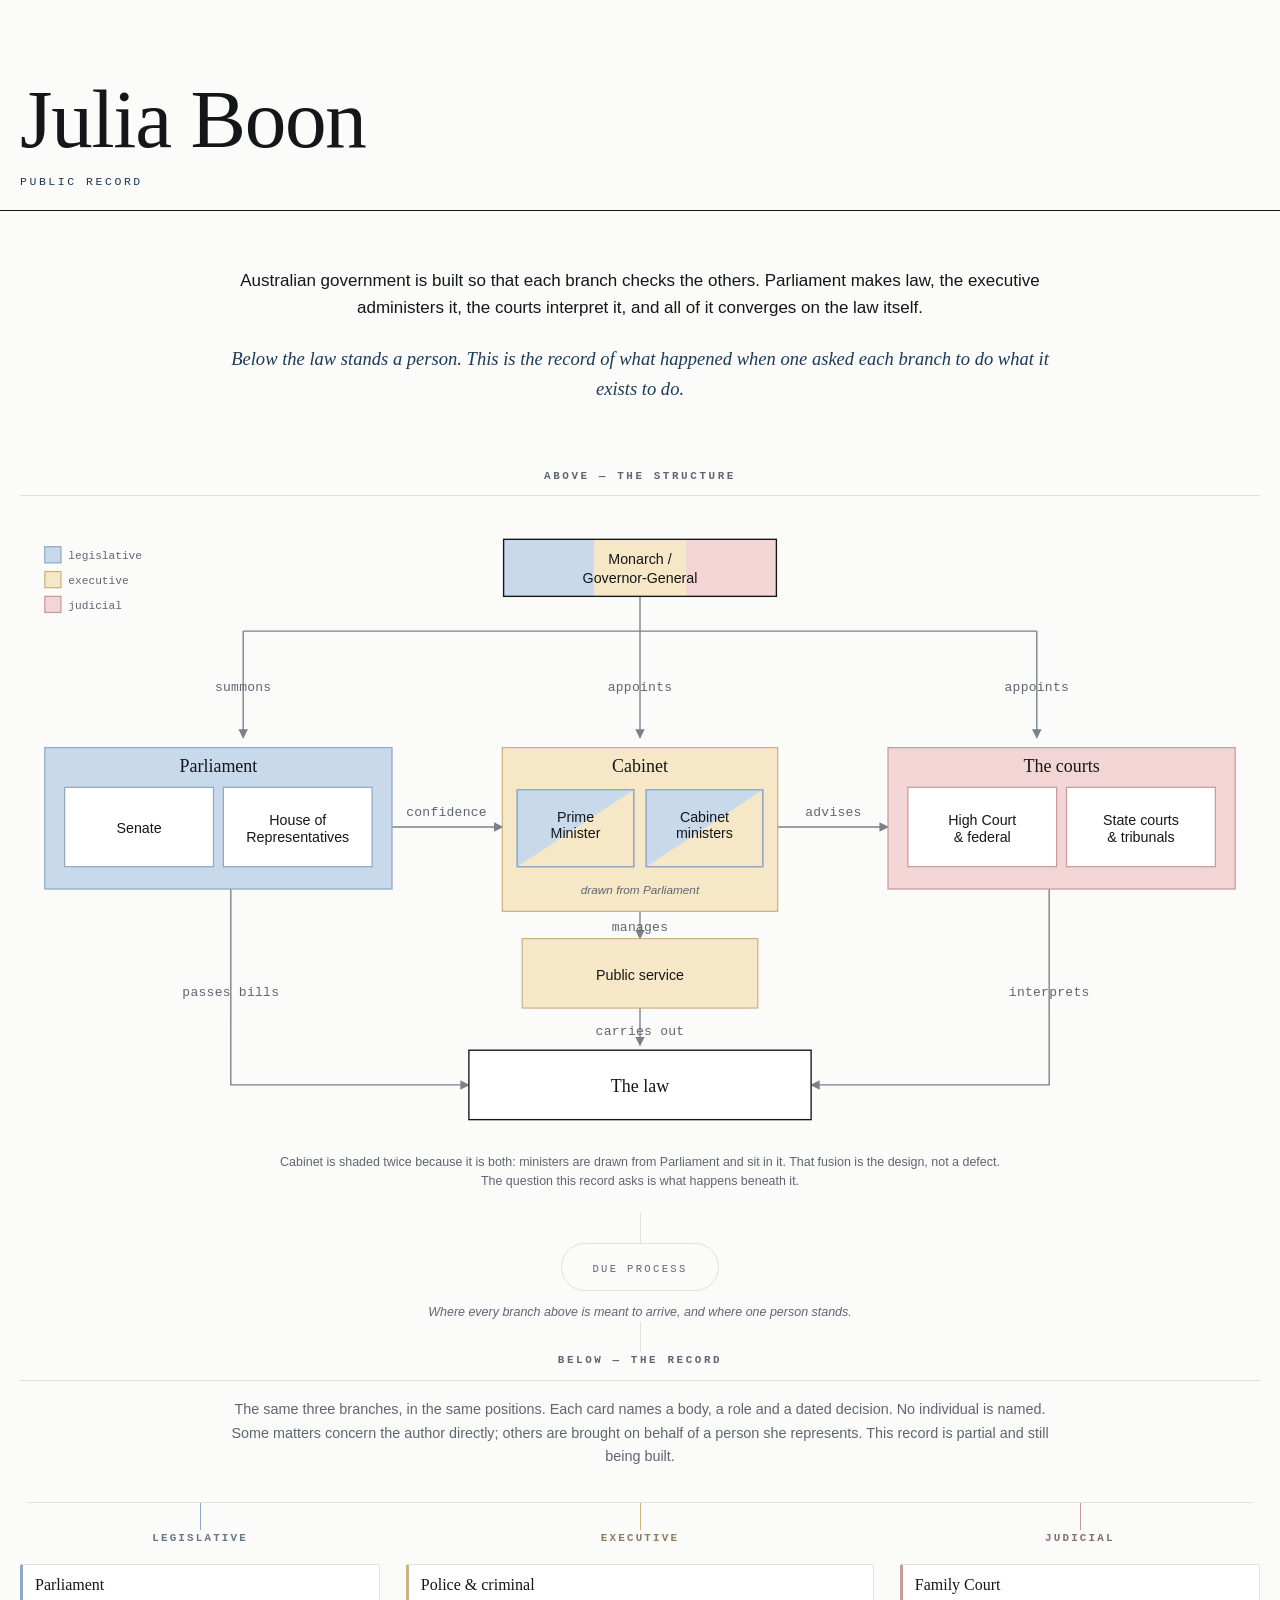
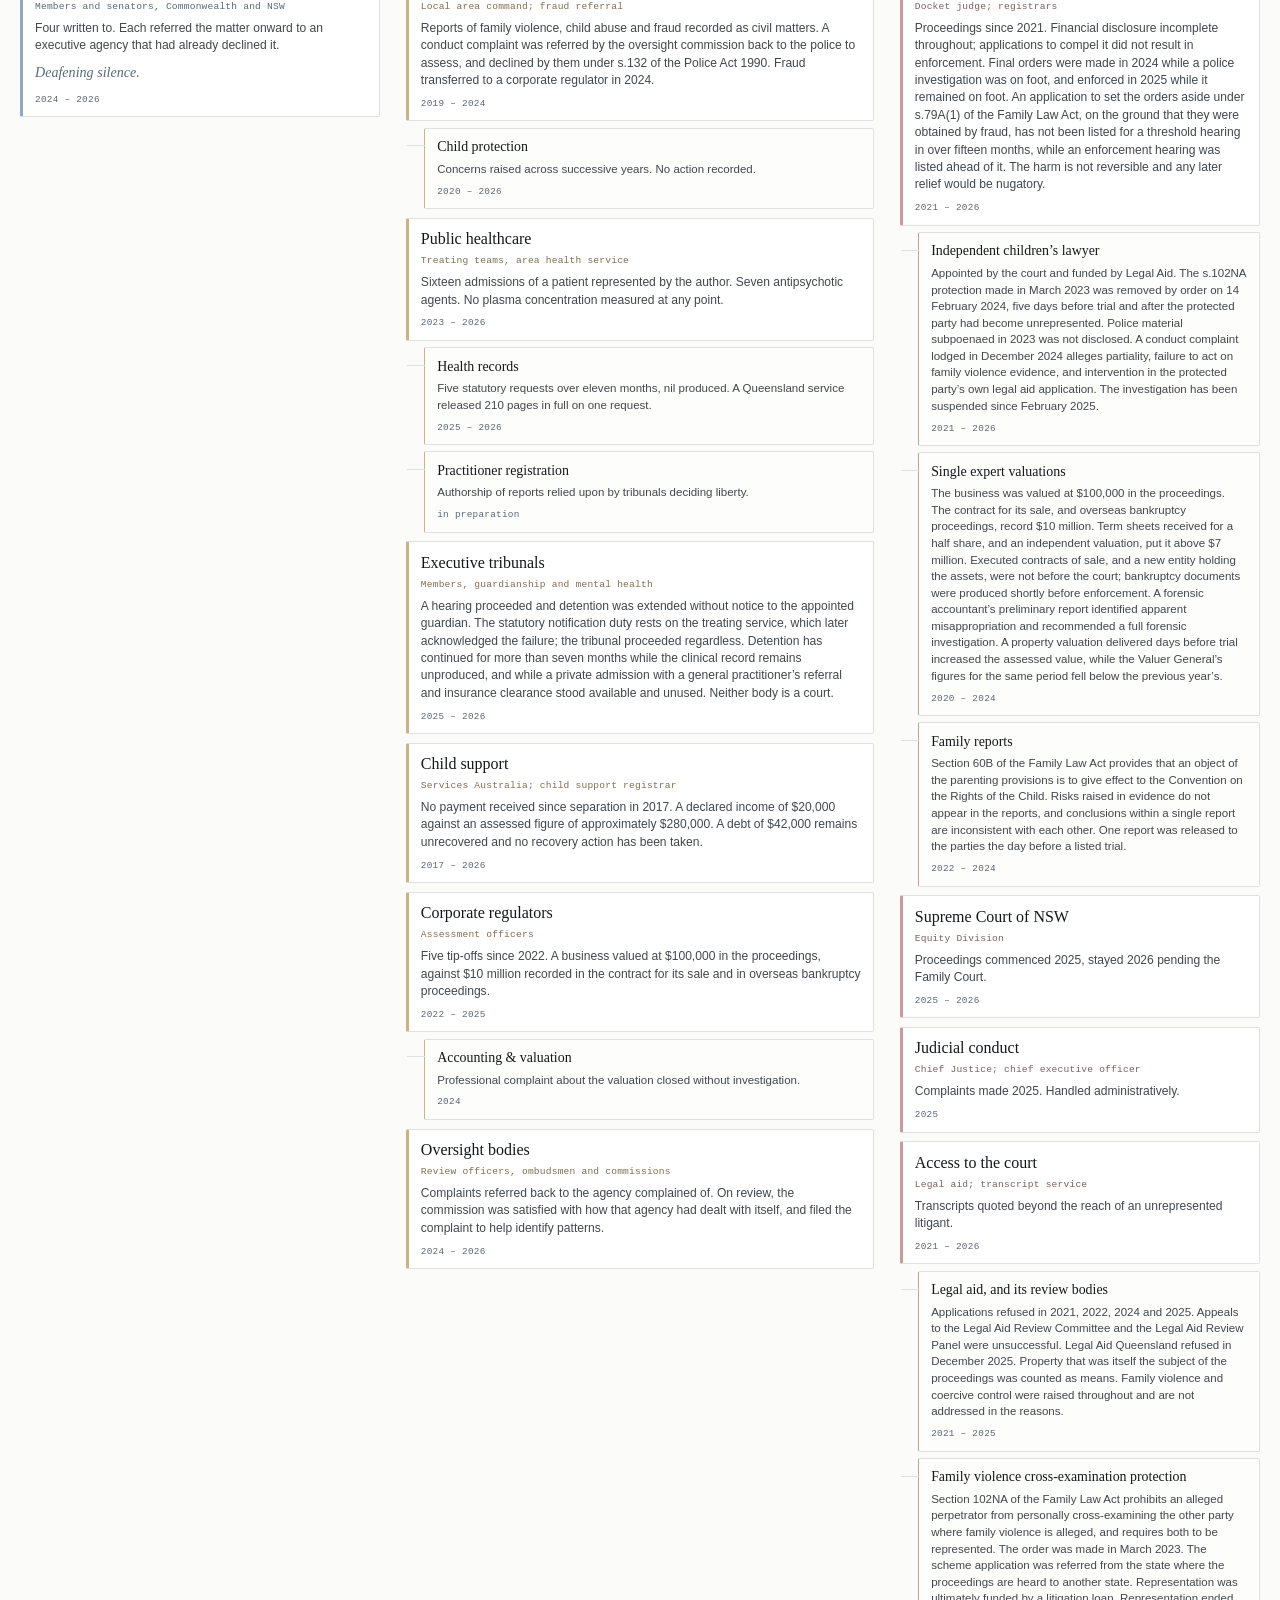
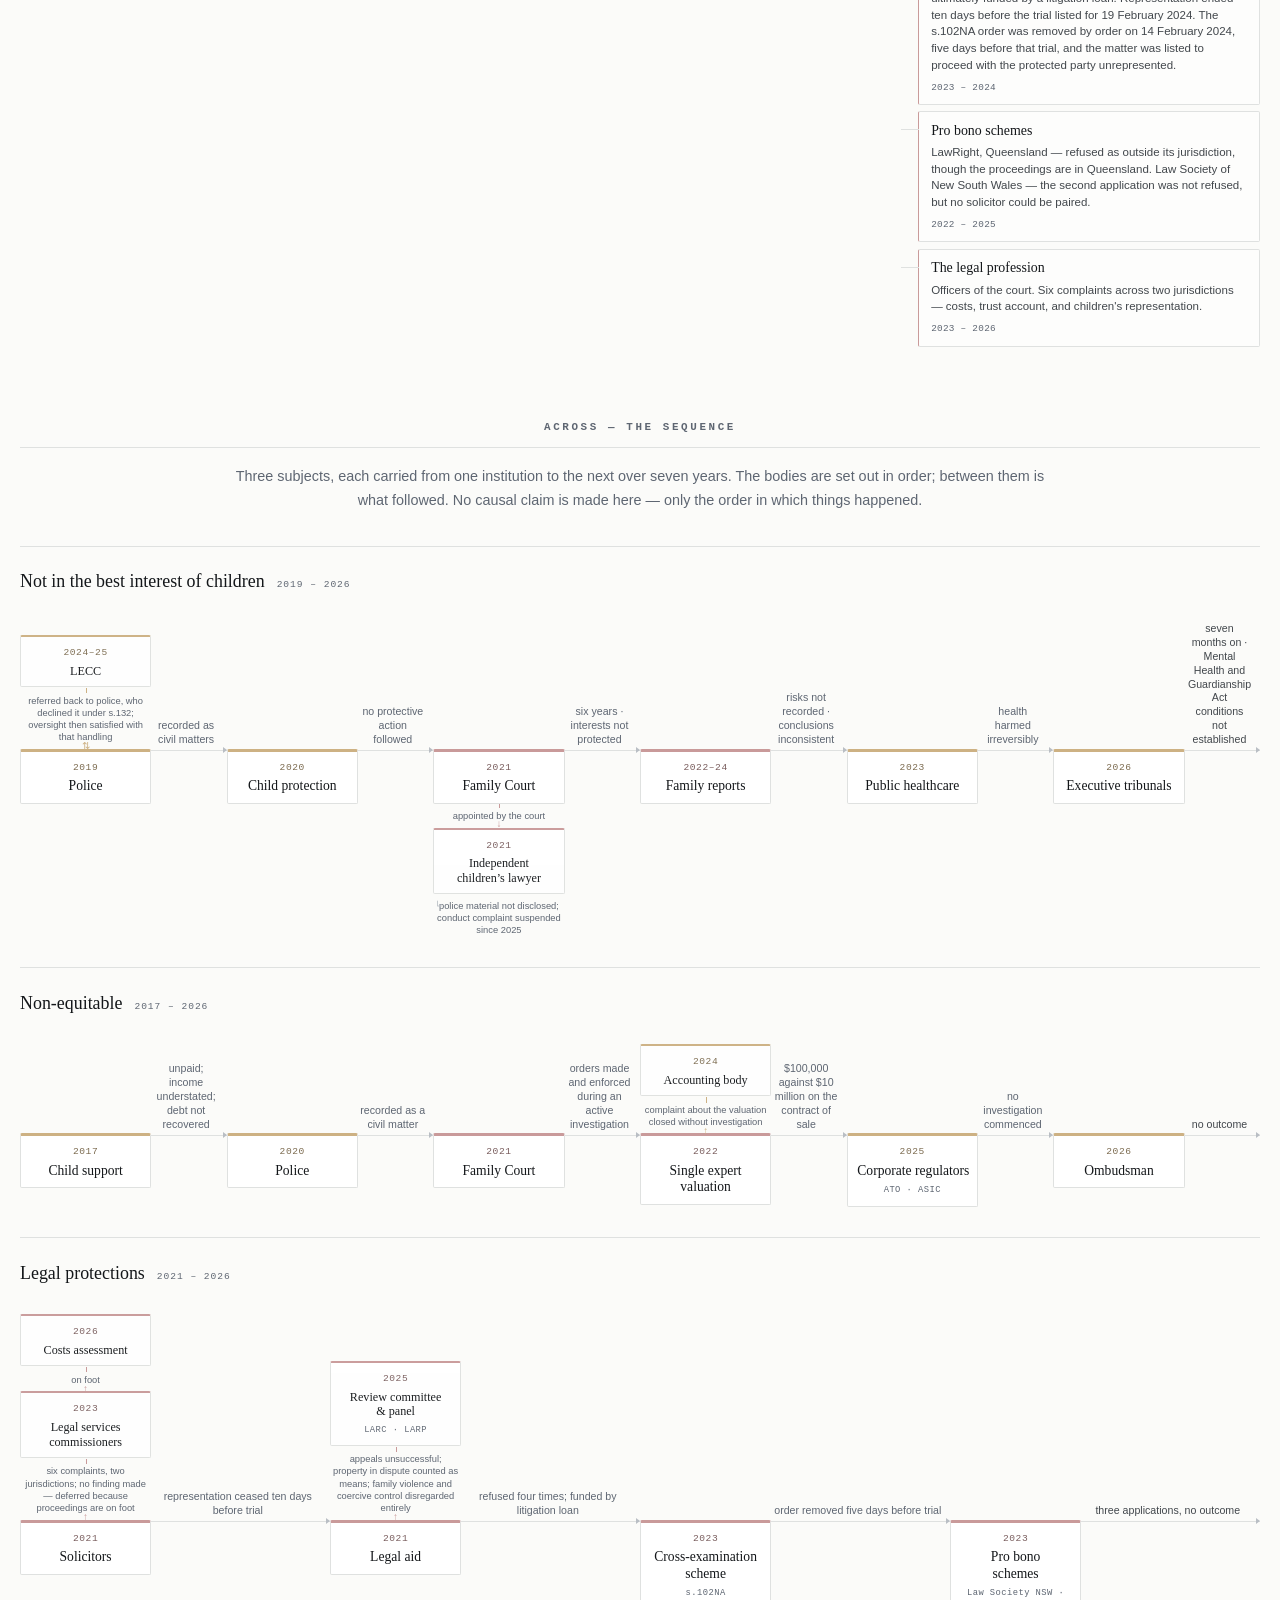
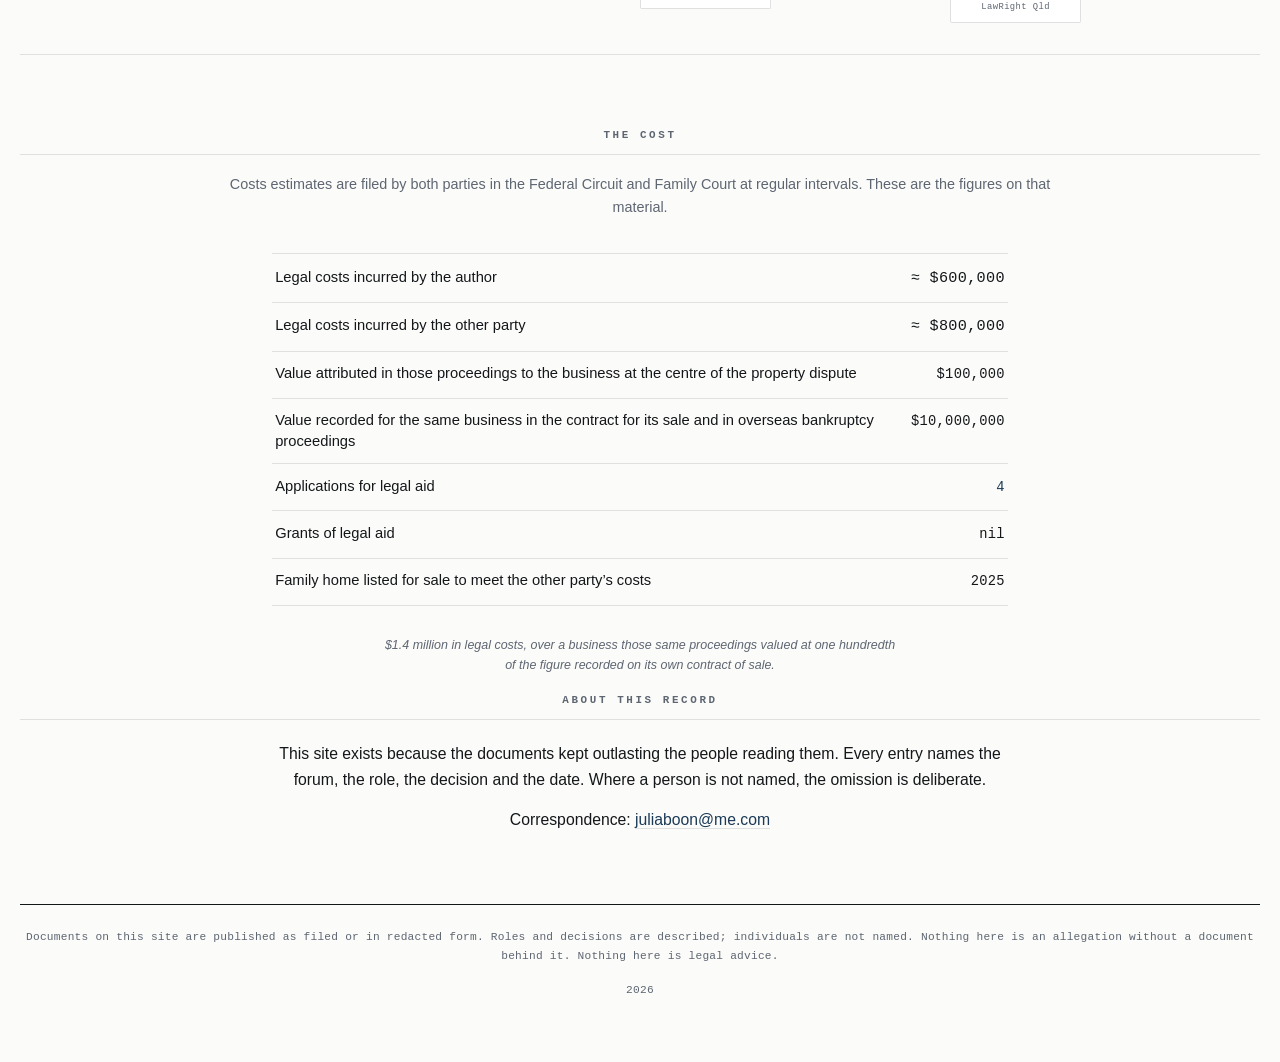
==== commit 1b9c0c41: "Update index.html" ====
--- a/index.html
+++ b/index.html
@@ -488,7 +488,8 @@
   </div>
   <p class="centred small">$1.4 million in legal costs, over a business those same proceedings
      valued at one hundredth of the figure recorded on its own contract of sale.</p>
-
+<p></p>
+<p></p>
   <h2 class="section-label">About this record</h2>
   <section class="colophon centred">
     <p>This site exists because the documents kept outlasting the people reading them. Every entry
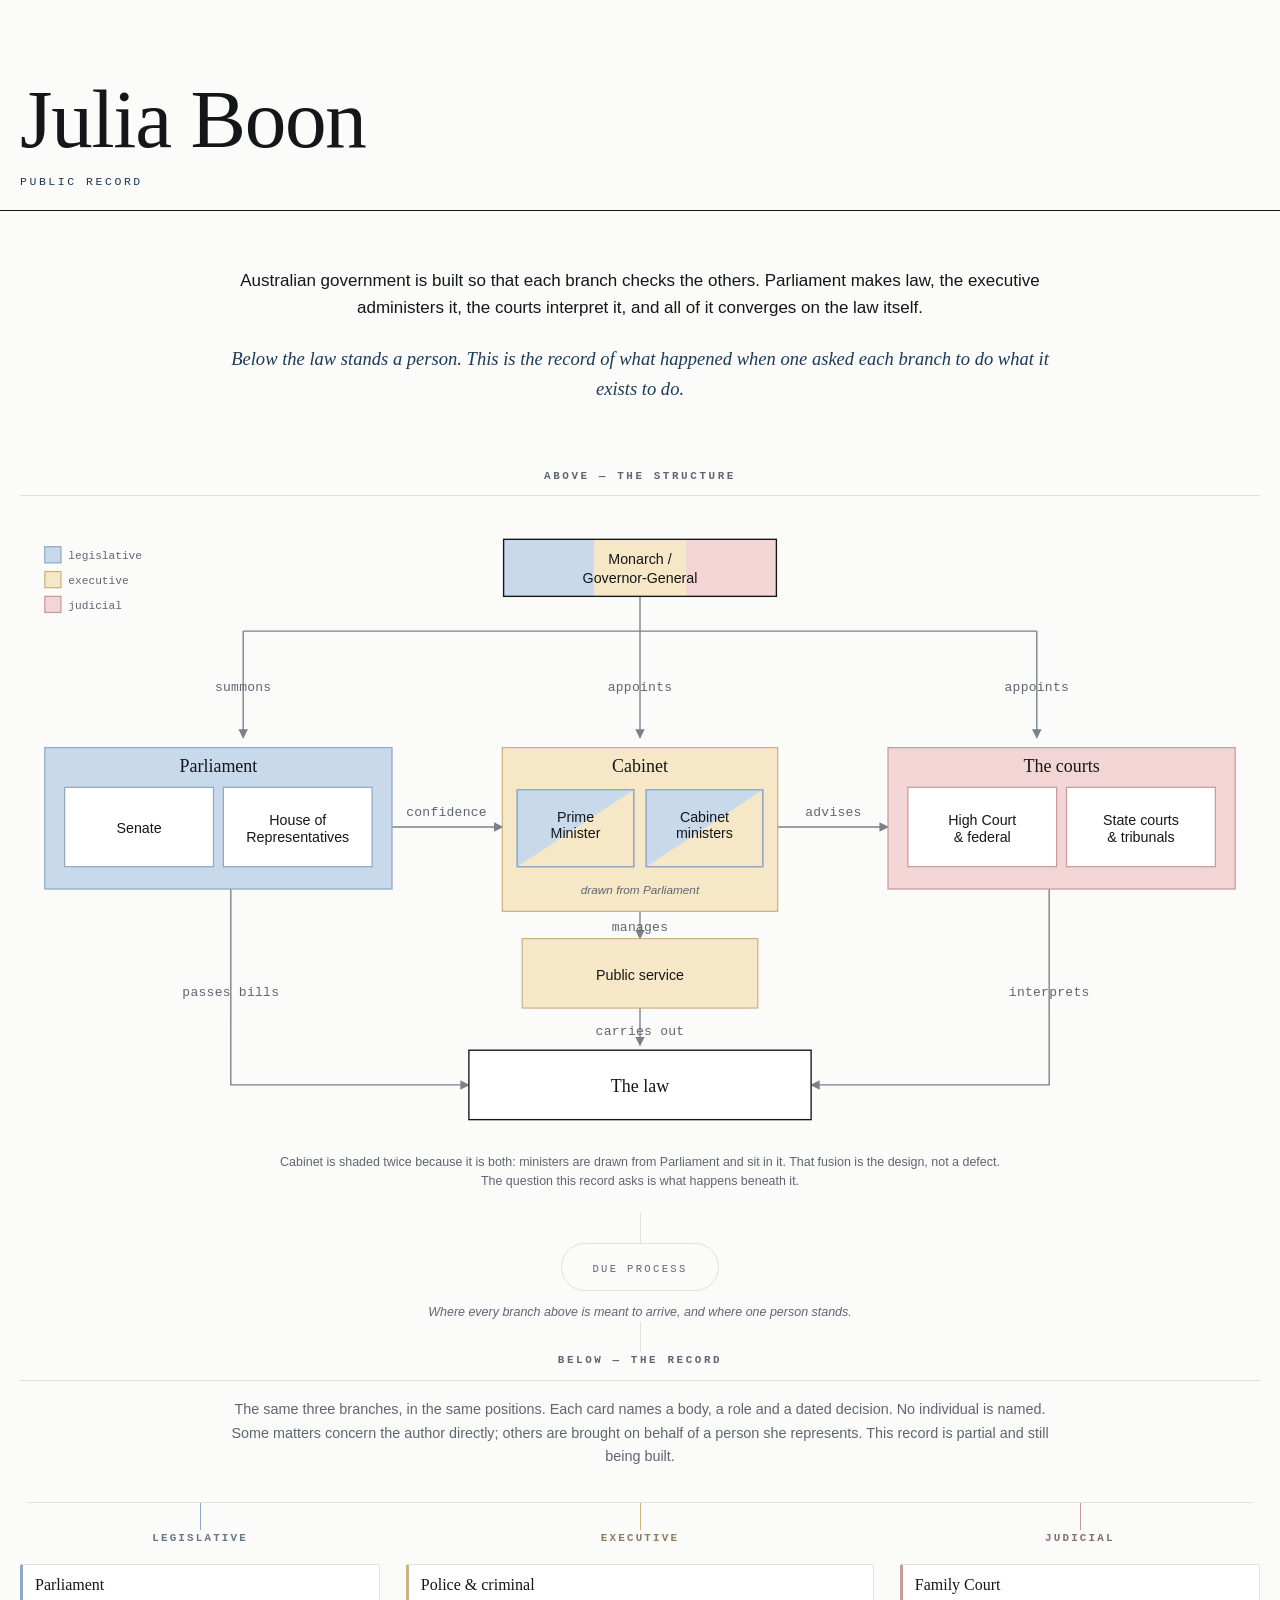
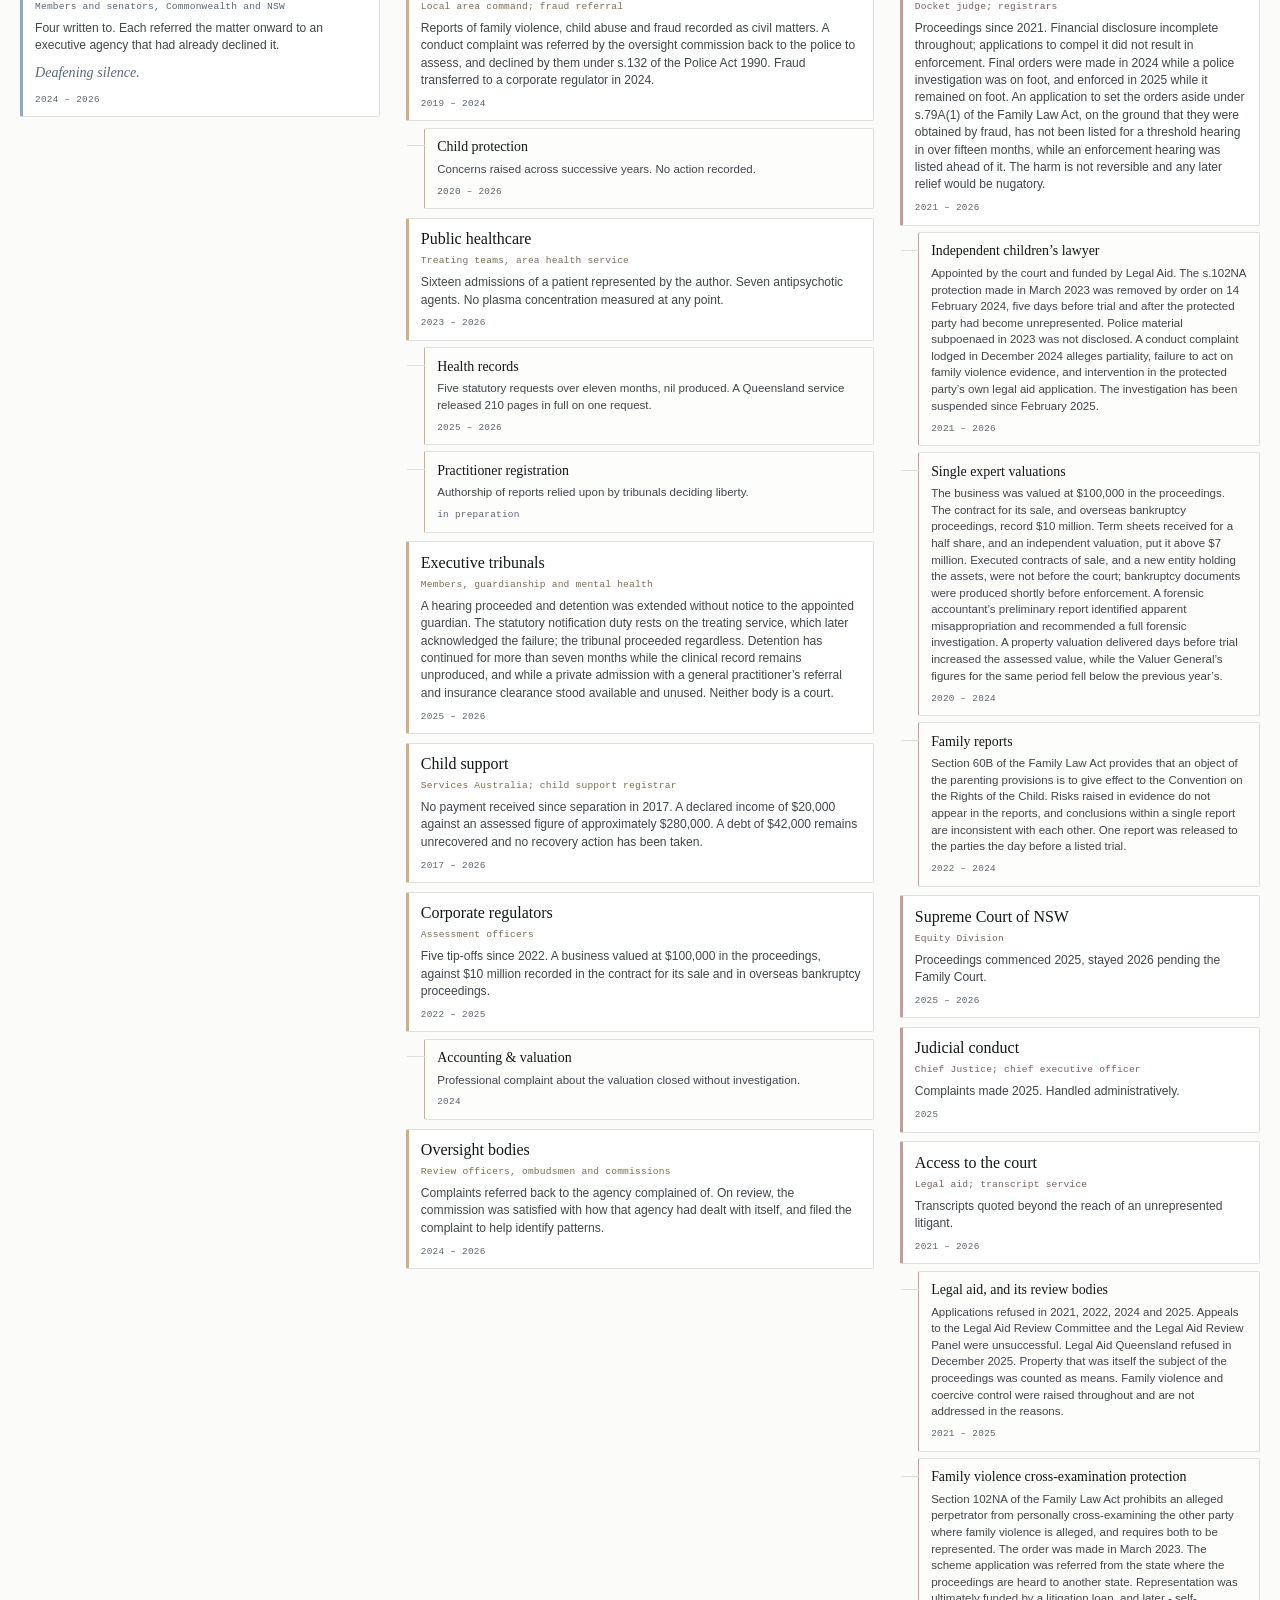
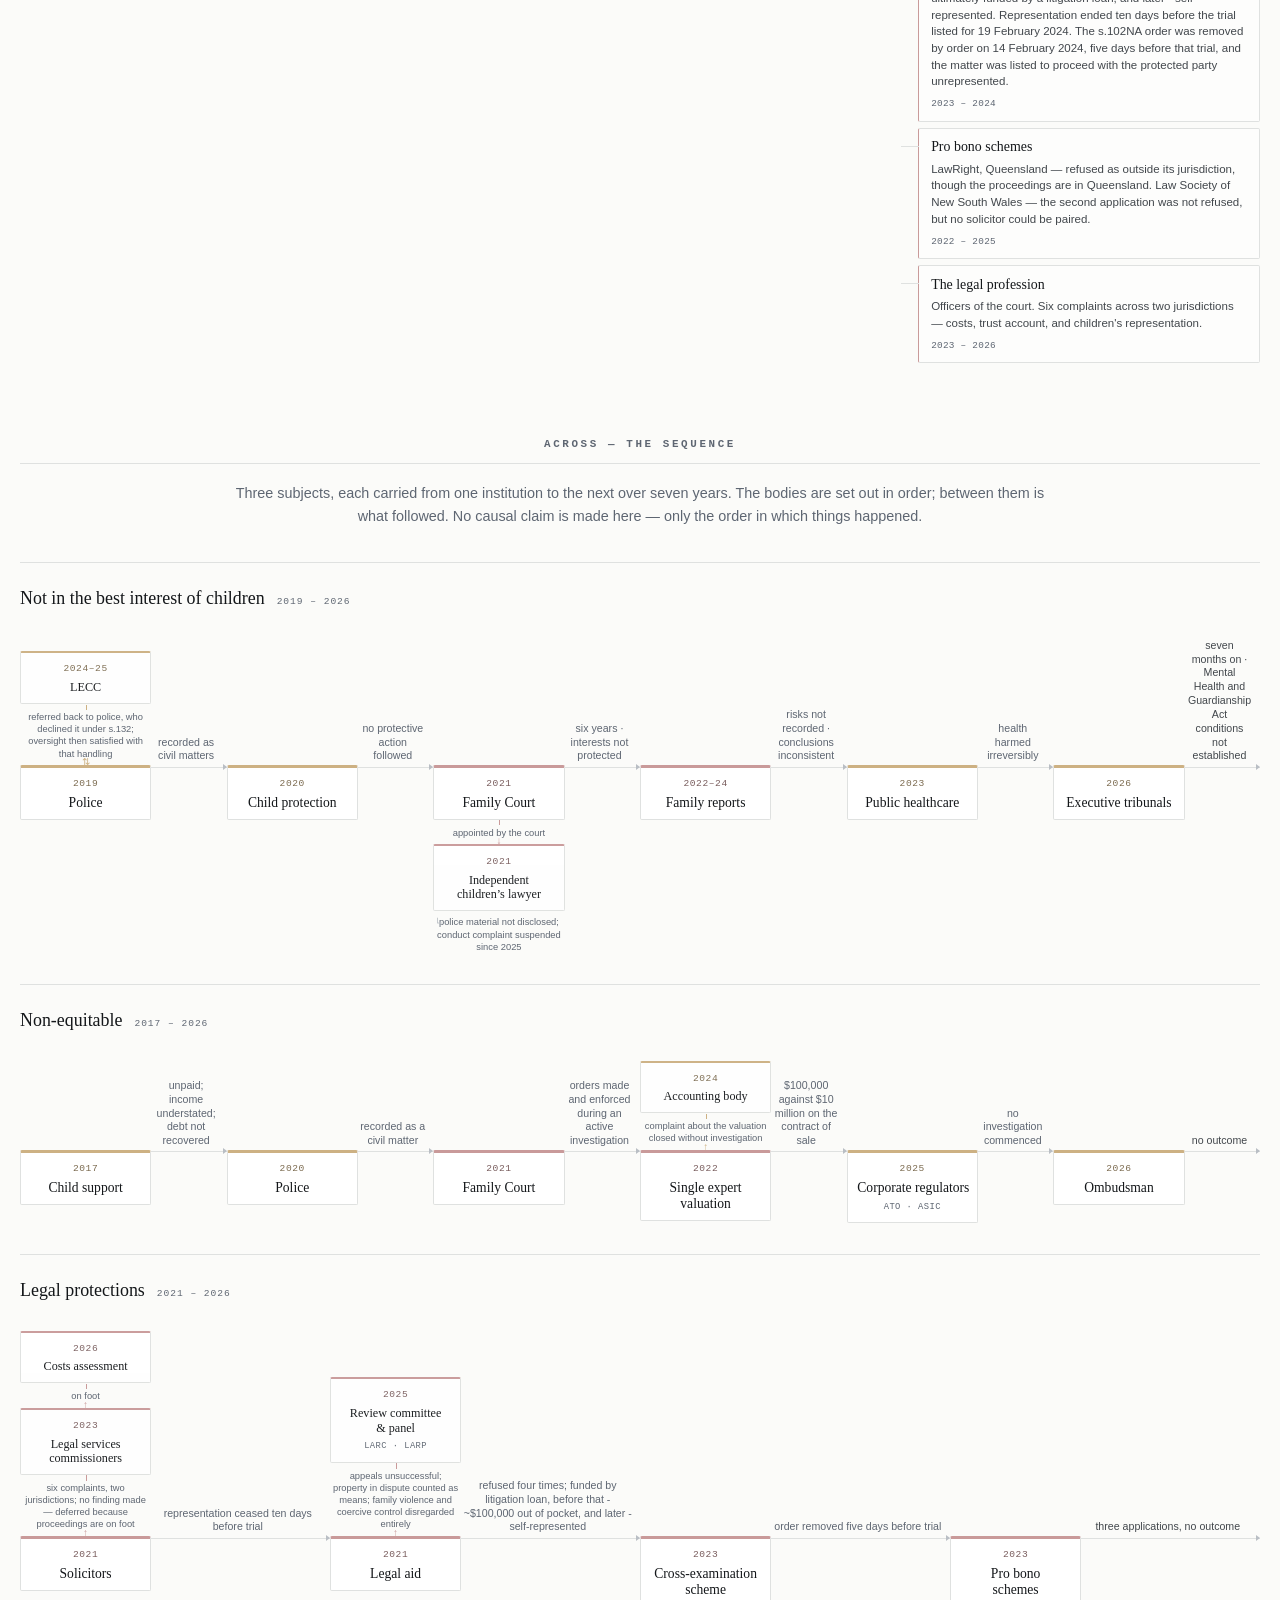
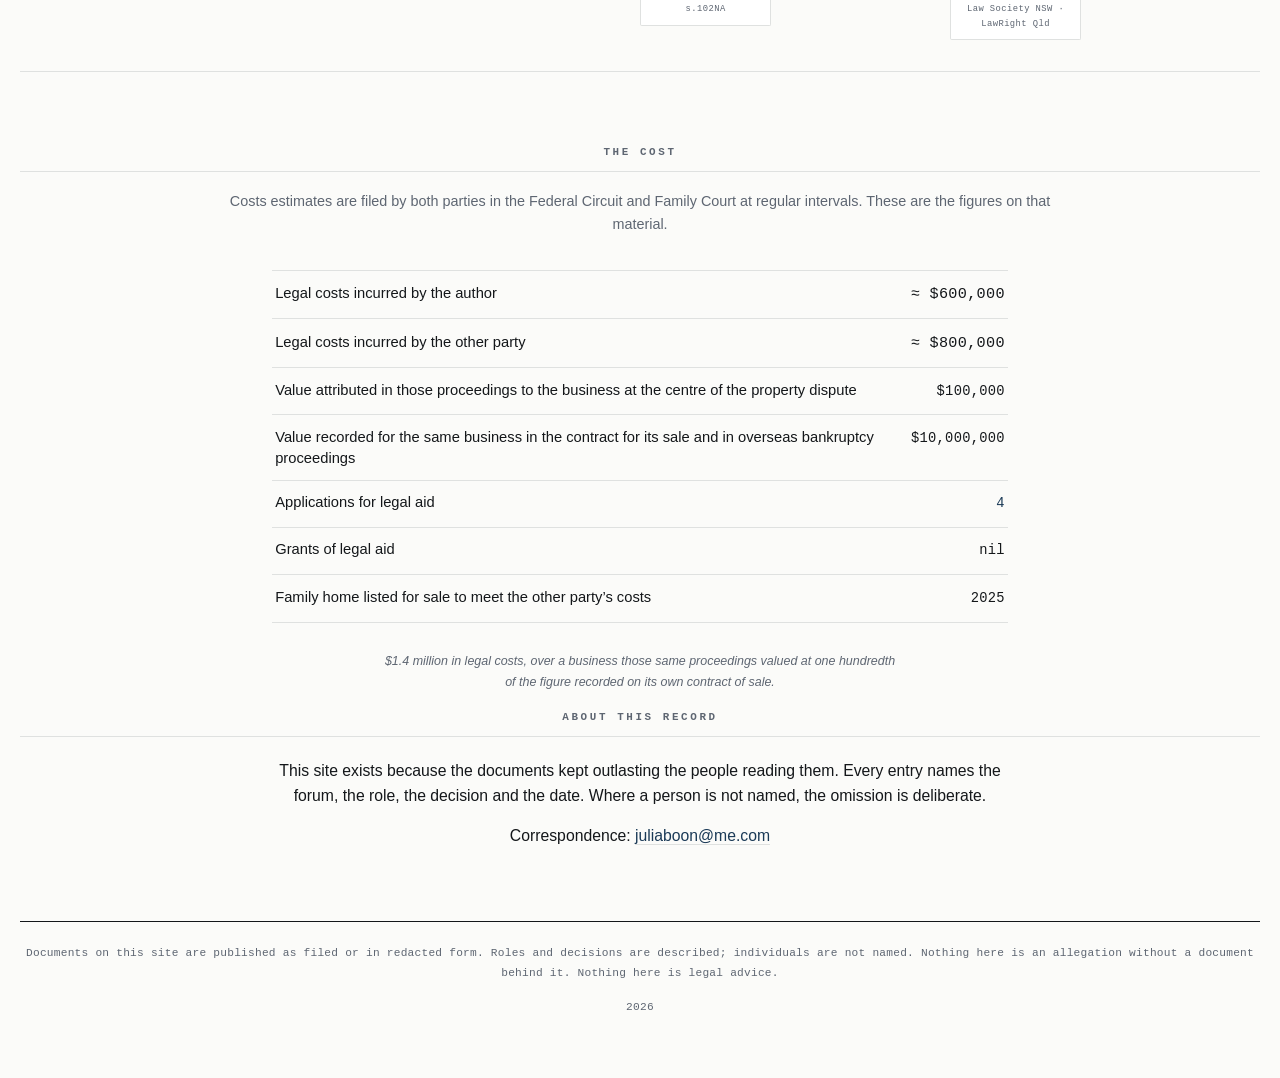
==== commit da395bb1: "Add files via upload" ====
--- a/index.html
+++ b/index.html
@@ -323,7 +323,7 @@
           personally cross-examining the other party where family violence is alleged, and requires
           both to be represented. The order was made in March 2023. The scheme application was
           referred from the state where the proceedings are heard to another state. Representation
-          was ultimately funded by a litigation loan. Representation ended ten days before the
+          was ultimately funded by a litigation loan, and later - self-represented. Representation ended ten days before the
           trial listed for 19 February 2024. The s.102NA order was removed by order on 14 February
           2024, five days before that trial, and the matter was listed to proceed with the protected
           party unrepresented.</span>
@@ -454,7 +454,7 @@
           </div>
           <div class="bead" style="--c:#C99A9A"><span class="yr">2021</span><b>Legal&nbsp;aid</b></div>
         </li>
-        <li class="link"><span>refused four times; funded by litigation loan</span></li>
+        <li class="link"><span>refused four times; funded by litigation loan, before that - ~$100,000 out of pocket, and later - self-represented</span></li>
         <li class="stack">
           <div class="bead" style="--c:#C99A9A"><span class="yr">2023</span><b>Cross-examination<br>scheme</b>
             <span class="who">s.102NA</span></div>
